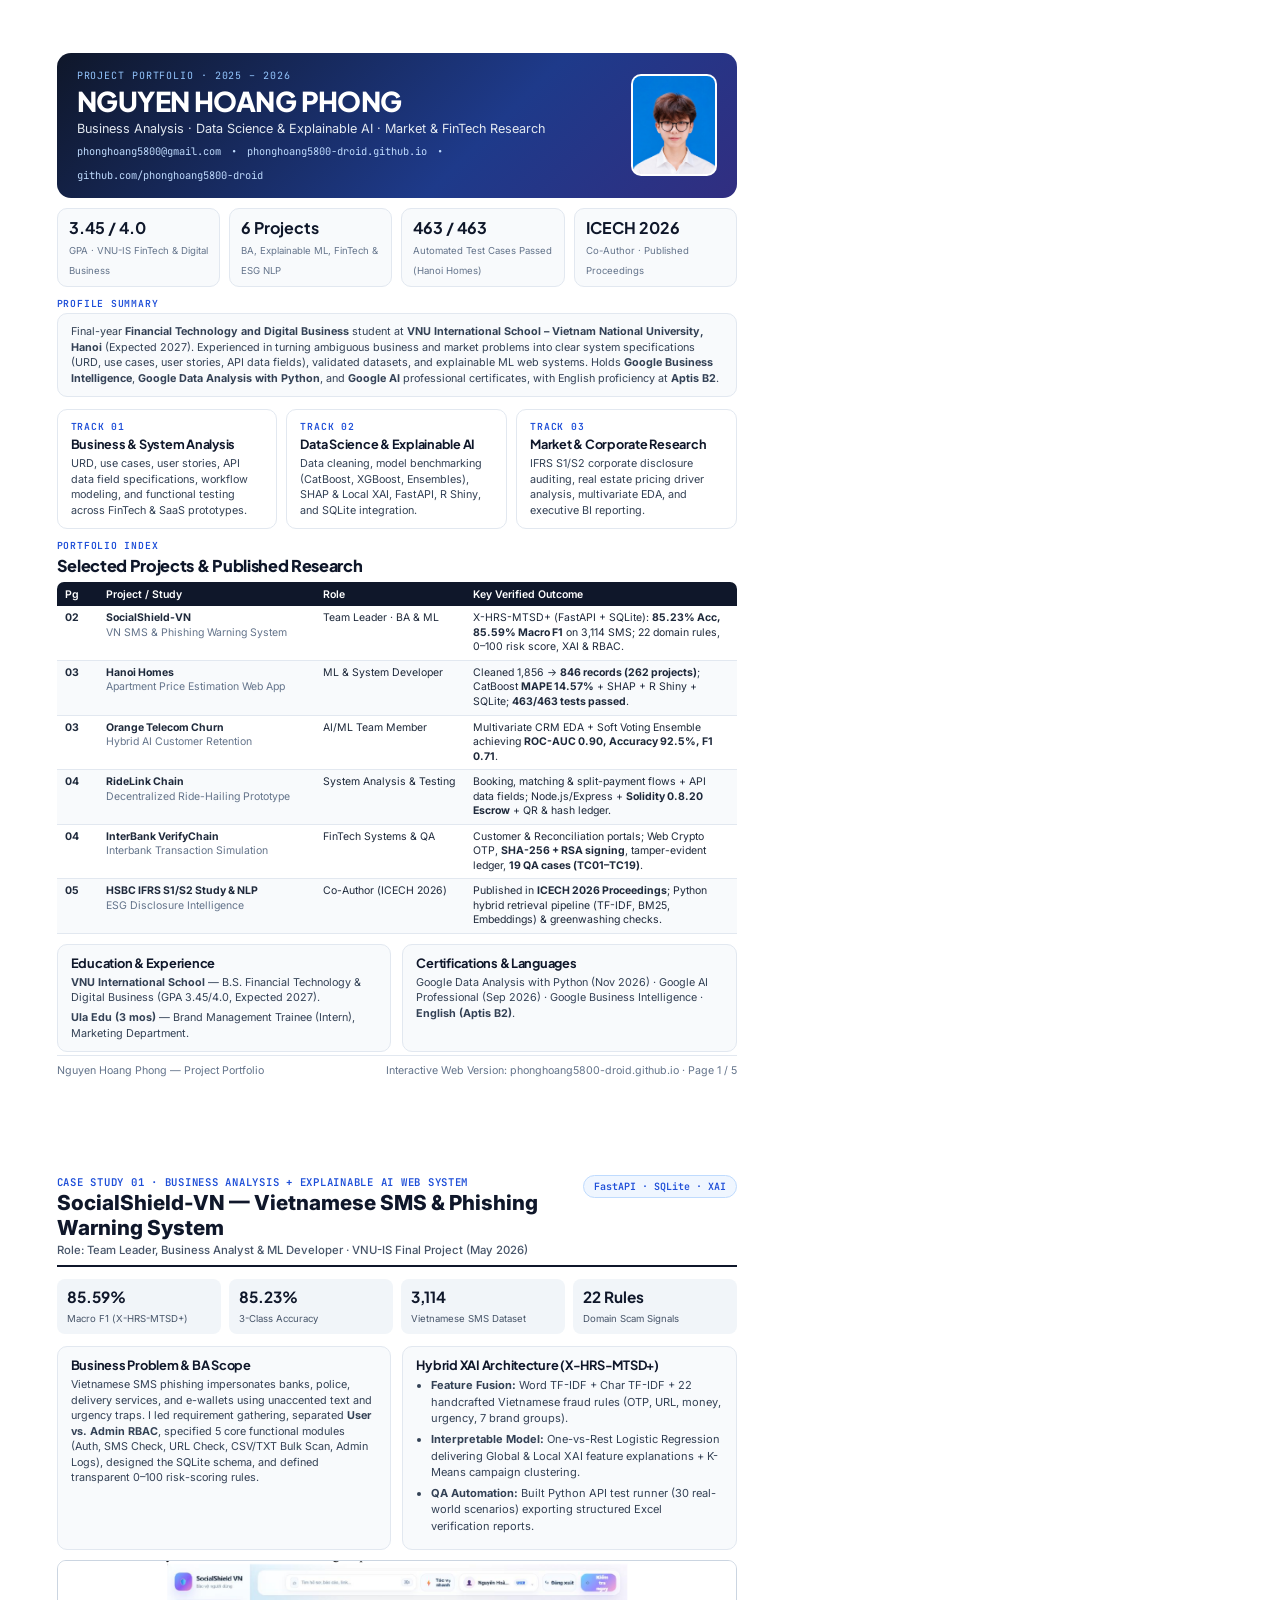
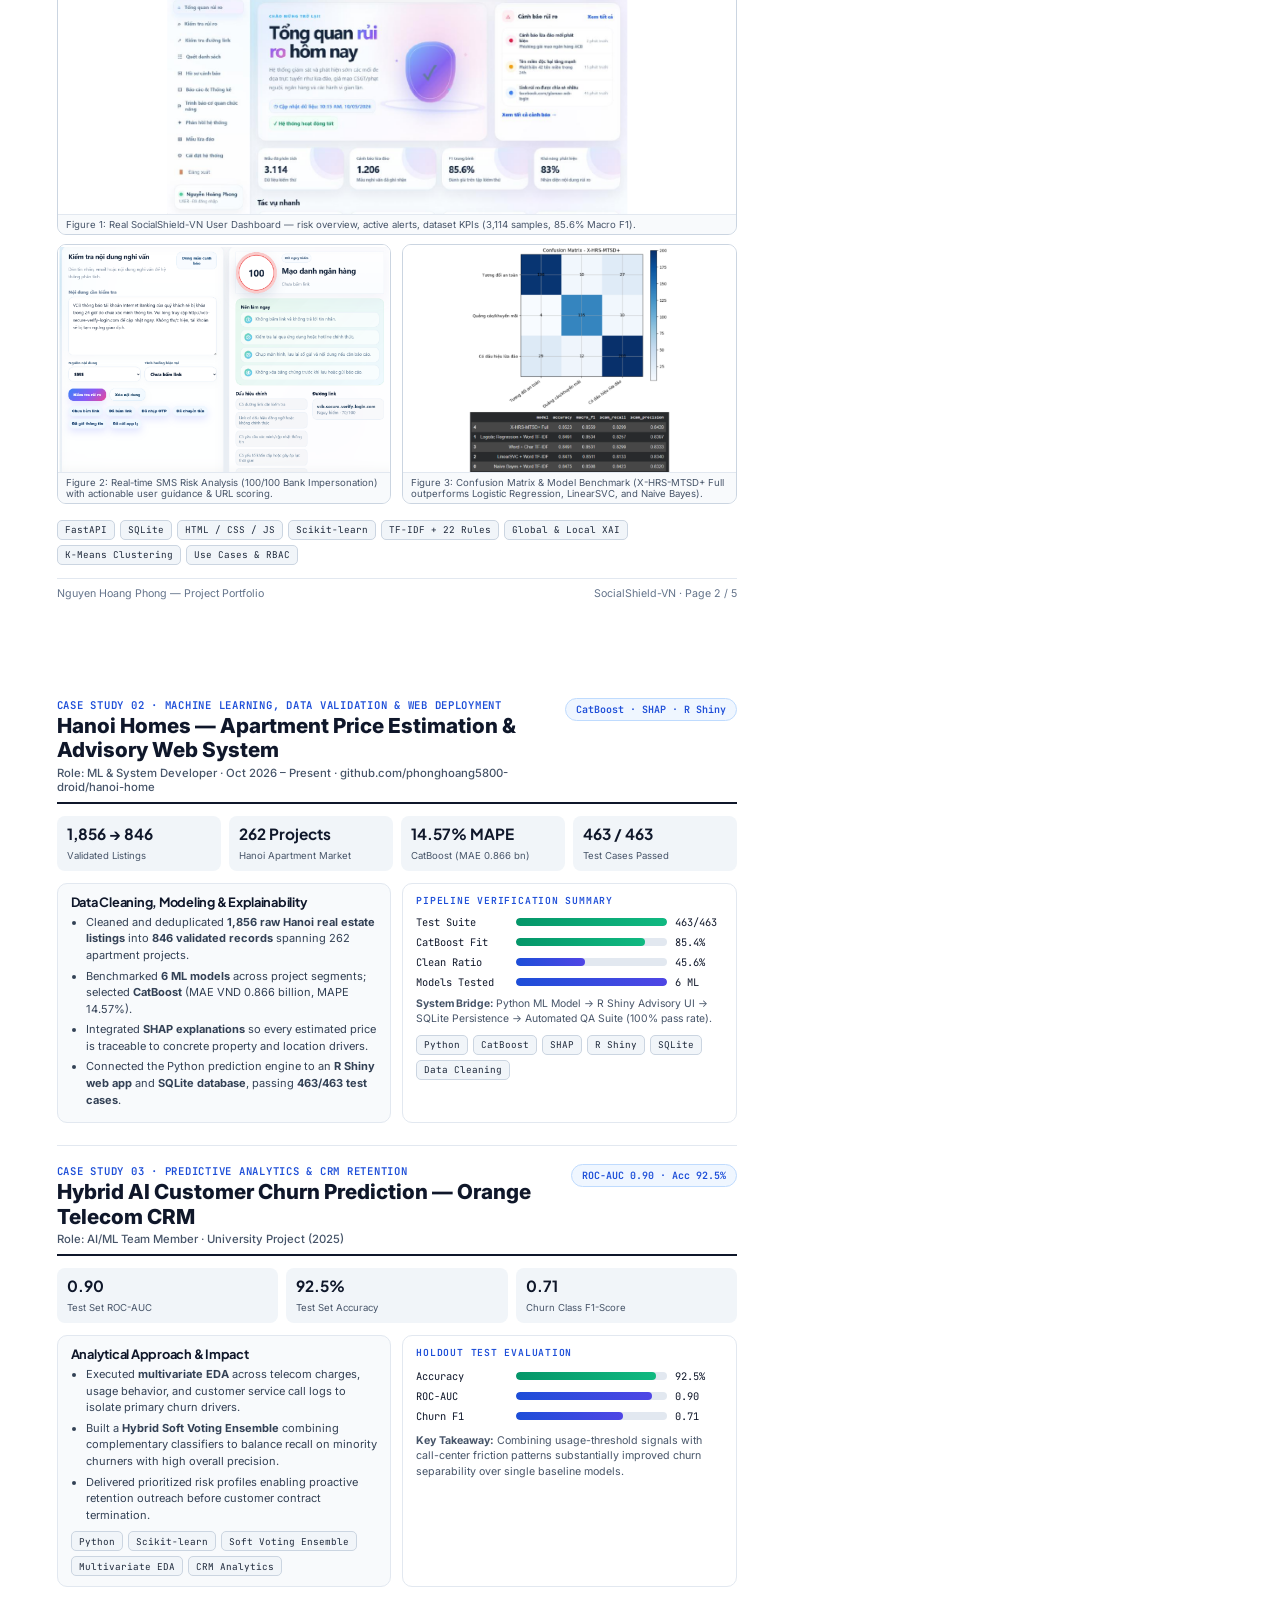
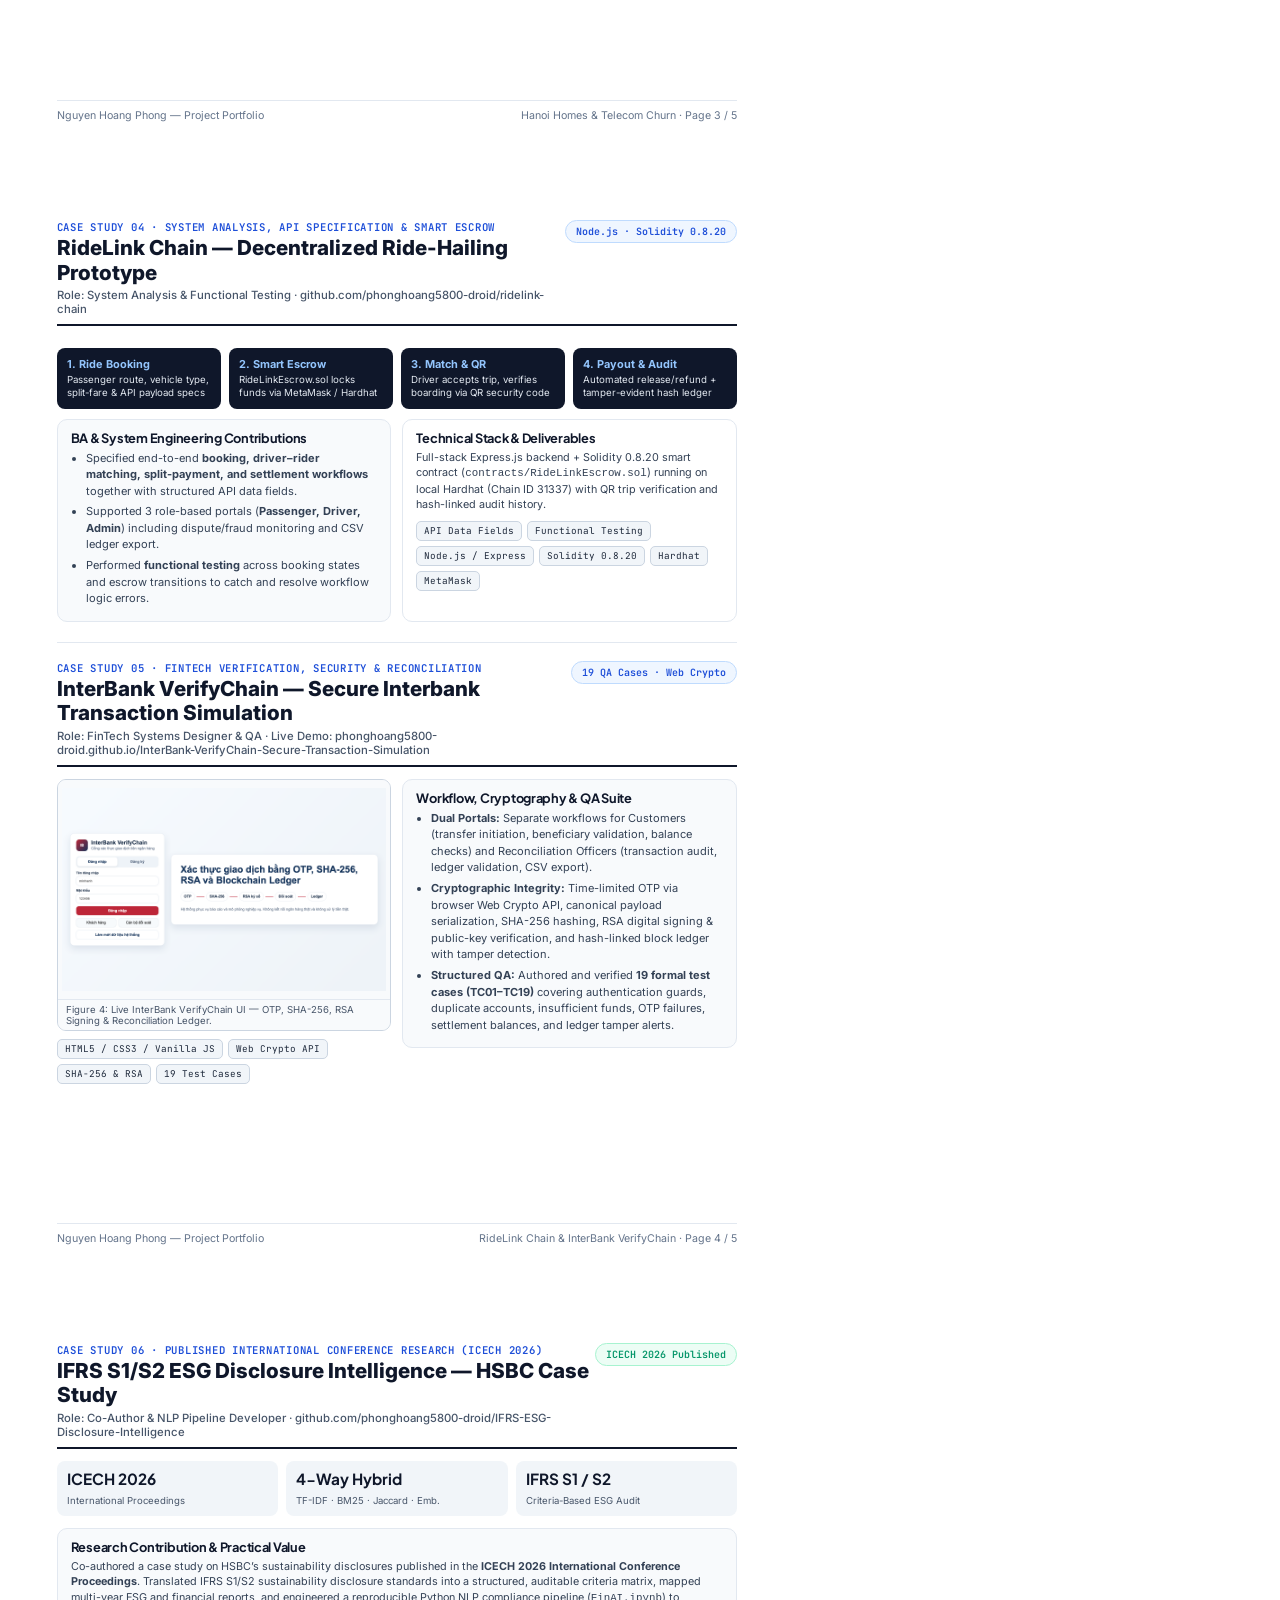
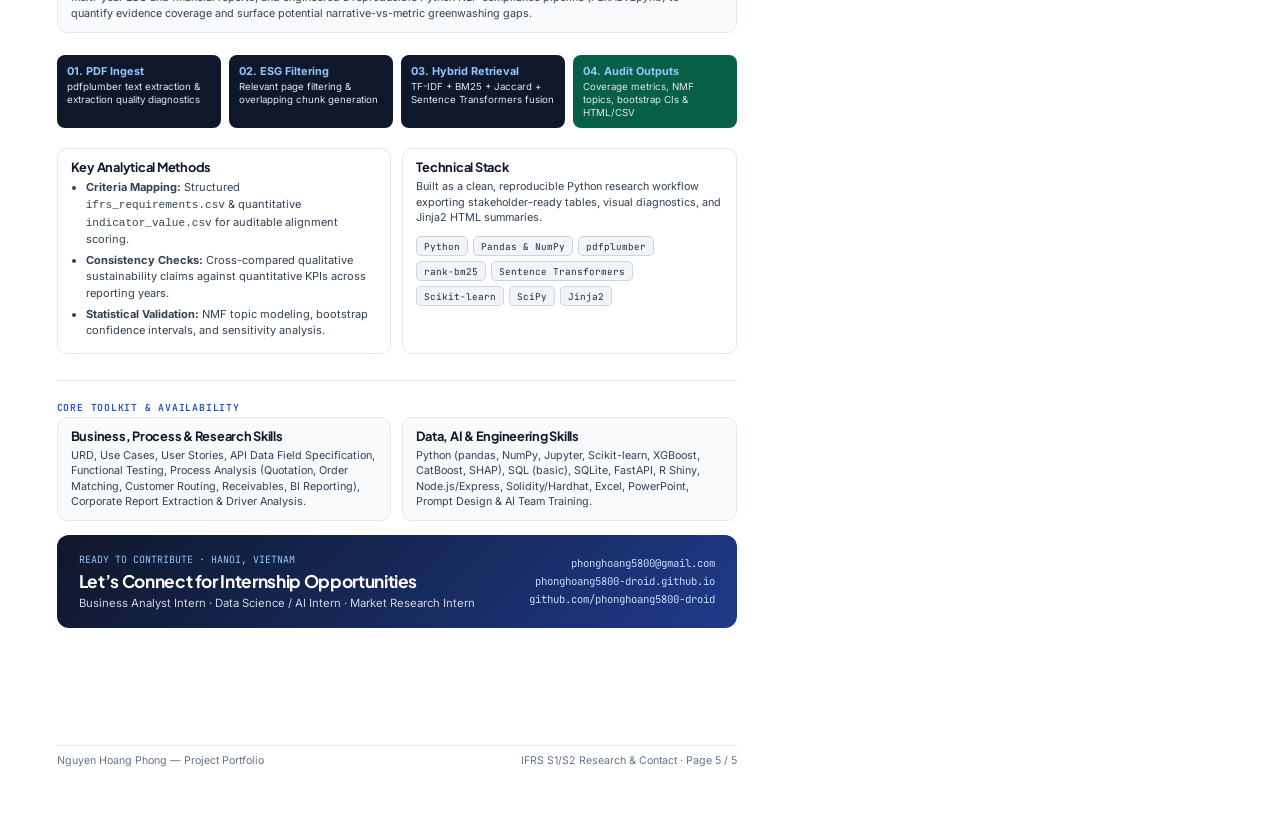
==== portfolio-pdf.html @ 5a0ad945 "Launch interactive web portfolio and 5-page PDF portfolio" ====
<!DOCTYPE html>
<html lang="en">
<head>
  <meta charset="UTF-8" />
  <title>Portfolio — Nguyen Hoang Phong</title>
  <link rel="preconnect" href="https://fonts.googleapis.com" />
  <link rel="preconnect" href="https://fonts.gstatic.com" crossorigin />
  <link href="https://fonts.googleapis.com/css2?family=Inter:wght@400;500;600;700&family=JetBrains+Mono:wght@500;600&family=Plus+Jakarta+Sans:wght@600;700;800&display=swap" rel="stylesheet" />
  <style>
    @page { size: A4 portrait; margin: 0; }
    * { box-sizing: border-box; -webkit-print-color-adjust: exact !important; print-color-adjust: exact !important; }
    body { margin: 0; font-family: 'Inter', sans-serif; color: #0f172a; background: #fff; }
    h1, h2, h3, h4 { font-family: 'Plus Jakarta Sans', sans-serif; margin: 0; letter-spacing: -0.02em; }
    p { margin: 0; }
    a { color: #1d4ed8; text-decoration: none; }

    .page {
      width: 210mm;
      height: 297mm;
      padding: 14mm 15mm 12mm;
      position: relative;
      overflow: hidden;
      page-break-after: always;
      display: flex;
      flex-direction: column;
      background: #ffffff;
    }
    .page:last-child { page-break-after: auto; }

    .page-footer {
      margin-top: auto;
      padding-top: 8px;
      border-top: 1px solid #e2e8f0;
      display: flex;
      justify-content: space-between;
      font-size: 8pt;
      color: #64748b;
    }

    /* Cover Header */
    .cover-hero {
      background: linear-gradient(135deg, #0f172a 0%, #1e3a8a 62%, #312e81 100%);
      color: #fff;
      border-radius: 14px;
      padding: 16px 20px;
      display: grid;
      grid-template-columns: 1fr 86px;
      gap: 16px;
      align-items: center;
      margin-bottom: 10px;
    }
    .cover-eyebrow {
      font-family: 'JetBrains Mono', monospace;
      font-size: 7.5pt;
      text-transform: uppercase;
      letter-spacing: 0.09em;
      color: #93c5fd;
      margin-bottom: 4px;
    }
    .cover-hero h1 { font-size: 20.5pt; font-weight: 800; line-height: 1.1; margin-bottom: 5px; }
    .cover-sub { font-size: 9.5pt; color: #e2e8f0; margin-bottom: 8px; }
    .cover-links {
      display: flex;
      flex-wrap: wrap;
      gap: 10px;
      font-size: 7.8pt;
      color: #bfdbfe;
      font-family: 'JetBrains Mono', monospace;
    }
    .cover-links a { color: #bfdbfe; }
    .cover-photo {
      width: 86px;
      height: 102px;
      border-radius: 10px;
      overflow: hidden;
      border: 2.5px solid rgba(255,255,255,0.35);
      background: #fff;
    }
    .cover-photo img { width: 100%; height: 100%; object-fit: cover; object-position: center top; }

    .stat-row {
      display: grid;
      grid-template-columns: repeat(4, 1fr);
      gap: 9px;
      margin-bottom: 10px;
    }
    .stat-box {
      background: #f8fafc;
      border: 1px solid #e2e8f0;
      border-radius: 10px;
      padding: 8px 11px;
    }
    .stat-box strong { display: block; font-family: 'Plus Jakarta Sans', sans-serif; font-size: 12pt; color: #0f172a; }
    .stat-box span { font-size: 7.2pt; color: #64748b; }

    .sec-label {
      font-family: 'JetBrains Mono', monospace;
      font-size: 7.3pt;
      font-weight: 600;
      text-transform: uppercase;
      letter-spacing: 0.08em;
      color: #1d4ed8;
      margin-bottom: 3px;
    }
    .sec-h2 { font-size: 12.2pt; font-weight: 800; margin-bottom: 6px; color: #0f172a; }

    .two-col { display: grid; grid-template-columns: 1fr 1fr; gap: 11px; margin-bottom: 11px; }
    .three-col { display: grid; grid-template-columns: repeat(3, 1fr); gap: 9px; margin-bottom: 10px; }

    .card {
      background: #f8fafc;
      border: 1px solid #e2e8f0;
      border-radius: 10px;
      padding: 10px 13px;
    }
    .card-white { background: #fff; border: 1px solid #e2e8f0; border-radius: 10px; padding: 10px 13px; }
    .card h3, .card-white h3 { font-size: 9.6pt; margin-bottom: 4px; color: #0f172a; }
    .card p, .card-white p { font-size: 8.1pt; color: #334155; line-height: 1.44; }

    .index-table {
      width: 100%;
      border-collapse: collapse;
      font-size: 7.9pt;
      margin-bottom: 10px;
    }
    .index-table th {
      text-align: left;
      background: #0f172a;
      color: #fff;
      padding: 5.5px 8px;
      font-weight: 600;
    }
    .index-table th:first-child { border-radius: 7px 0 0 0; }
    .index-table th:last-child { border-radius: 0 7px 0 0; }
    .index-table td {
      padding: 5px 8px;
      border-bottom: 1px solid #e2e8f0;
      color: #1e293b;
      vertical-align: top;
      line-height: 1.38;
    }
    .index-table tr:nth-child(even) td { background: #f8fafc; }

    /* Case Study Styling */
    .cs-header {
      display: flex;
      justify-content: space-between;
      align-items: flex-start;
      border-bottom: 2px solid #0f172a;
      padding-bottom: 8px;
      margin-bottom: 12px;
    }
    .cs-num {
      font-family: 'JetBrains Mono', monospace;
      font-size: 8pt;
      font-weight: 600;
      color: #1d4ed8;
      text-transform: uppercase;
      letter-spacing: 0.07em;
    }
    .cs-title { font-size: 15.5pt; font-weight: 800; line-height: 1.18; margin-top: 2px; }
    .cs-role { font-size: 8.5pt; color: #475569; margin-top: 3px; font-weight: 500; }
    .cs-pill {
      font-family: 'JetBrains Mono', monospace;
      font-size: 7.5pt;
      font-weight: 600;
      background: #eff6ff;
      color: #1d4ed8;
      border: 1px solid #bfdbfe;
      padding: 4px 10px;
      border-radius: 999px;
      white-space: nowrap;
    }

    .kpi-strip {
      display: grid;
      grid-template-columns: repeat(4, 1fr);
      gap: 8px;
      margin-bottom: 12px;
    }
    .kpi-strip-3 { grid-template-columns: repeat(3, 1fr); }
    .kpi {
      background: #f1f5f9;
      border-radius: 8px;
      padding: 8px 10px;
    }
    .kpi strong { display: block; font-family: 'Plus Jakarta Sans', sans-serif; font-size: 11.5pt; color: #0f172a; }
    .kpi span { font-size: 7.2pt; color: #475569; }

    .bullets { margin: 0; padding-left: 15px; font-size: 8.3pt; color: #334155; line-height: 1.5; }
    .bullets li { margin-bottom: 4px; }

    .tags { display: flex; flex-wrap: wrap; gap: 5px; margin-top: 8px; }
    .tags span {
      font-family: 'JetBrains Mono', monospace;
      font-size: 7pt;
      background: #f1f5f9;
      border: 1px solid #cbd5e1;
      color: #1e293b;
      padding: 2.5px 7px;
      border-radius: 5px;
    }

    .img-frame {
      border: 1px solid #cbd5e1;
      border-radius: 9px;
      overflow: hidden;
      background: #f8fafc;
    }
    .img-frame img { width: 100%; display: block; }
    .img-cap {
      font-size: 7.2pt;
      color: #475569;
      padding: 4px 8px;
      background: #f8fafc;
      border-top: 1px solid #e2e8f0;
    }

    .bar-row {
      display: grid;
      grid-template-columns: 92px 1fr 48px;
      align-items: center;
      gap: 8px;
      font-size: 7.8pt;
      font-family: 'JetBrains Mono', monospace;
      margin-bottom: 6px;
    }
    .bar-track { height: 8px; background: #e2e8f0; border-radius: 99px; overflow: hidden; }
    .bar-fill { height: 100%; border-radius: 99px; background: linear-gradient(90deg, #1d4ed8, #4f46e5); }
    .bar-fill-green { background: linear-gradient(90deg, #059669, #10b981); }

    .flow-grid { display: grid; grid-template-columns: repeat(4, 1fr); gap: 8px; margin: 10px 0; }
    .flow-step {
      background: #0f172a;
      color: #fff;
      border-radius: 8px;
      padding: 9px 10px;
    }
    .flow-step strong { display: block; font-size: 8.2pt; color: #93c5fd; margin-bottom: 2px; }
    .flow-step span { font-size: 7.3pt; color: #e2e8f0; line-height: 1.35; display: block; }

    .divider { height: 1px; background: #e2e8f0; margin: 12px 0; }
  </style>
</head>
<body>

  <!-- ==================== PAGE 1: COVER & OVERVIEW ==================== -->
  <section class="page">
    <div class="cover-hero">
      <div>
        <div class="cover-eyebrow">Project Portfolio &middot; 2025 – 2026</div>
        <h1>NGUYEN HOANG PHONG</h1>
        <div class="cover-sub">Business Analysis &middot; Data Science &amp; Explainable AI &middot; Market &amp; FinTech Research</div>
        <div class="cover-links">
          <span>phonghoang5800@gmail.com</span>
          <span>&bull;</span>
          <a href="https://phonghoang5800-droid.github.io">phonghoang5800-droid.github.io</a>
          <span>&bull;</span>
          <a href="https://github.com/phonghoang5800-droid">github.com/phonghoang5800-droid</a>
        </div>
      </div>
      <div class="cover-photo">
        <img src="assets/images/portrait.jpg" alt="Nguyen Hoang Phong" />
      </div>
    </div>

    <div class="stat-row">
      <div class="stat-box"><strong>3.45 / 4.0</strong><span>GPA · VNU-IS FinTech &amp; Digital Business</span></div>
      <div class="stat-box"><strong>6 Projects</strong><span>BA, Explainable ML, FinTech &amp; ESG NLP</span></div>
      <div class="stat-box"><strong>463 / 463</strong><span>Automated Test Cases Passed (Hanoi Homes)</span></div>
      <div class="stat-box"><strong>ICECH 2026</strong><span>Co-Author · Published Proceedings</span></div>
    </div>

    <div class="sec-label">Profile Summary</div>
    <div class="card" style="margin-bottom: 12px;">
      <p>
        Final-year <strong>Financial Technology and Digital Business</strong> student at <strong>VNU International School – Vietnam National University, Hanoi</strong> (Expected 2027). Experienced in turning ambiguous business and market problems into clear system specifications (URD, use cases, user stories, API data fields), validated datasets, and explainable ML web systems. Holds <strong>Google Business Intelligence</strong>, <strong>Google Data Analysis with Python</strong>, and <strong>Google AI</strong> professional certificates, with English proficiency at <strong>Aptis B2</strong>.
      </p>
    </div>

    <div class="three-col">
      <div class="card-white">
        <div class="sec-label">Track 01</div>
        <h3 style="font-size:9.5pt;margin-bottom:4px;">Business &amp; System Analysis</h3>
        <p>URD, use cases, user stories, API data field specifications, workflow modeling, and functional testing across FinTech &amp; SaaS prototypes.</p>
      </div>
      <div class="card-white">
        <div class="sec-label">Track 02</div>
        <h3 style="font-size:9.5pt;margin-bottom:4px;">Data Science &amp; Explainable AI</h3>
        <p>Data cleaning, model benchmarking (CatBoost, XGBoost, Ensembles), SHAP &amp; Local XAI, FastAPI, R Shiny, and SQLite integration.</p>
      </div>
      <div class="card-white">
        <div class="sec-label">Track 03</div>
        <h3 style="font-size:9.5pt;margin-bottom:4px;">Market &amp; Corporate Research</h3>
        <p>IFRS S1/S2 corporate disclosure auditing, real estate pricing driver analysis, multivariate EDA, and executive BI reporting.</p>
      </div>
    </div>

    <div class="sec-label">Portfolio Index</div>
    <h2 class="sec-h2">Selected Projects &amp; Published Research</h2>
    <table class="index-table">
      <thead>
        <tr>
          <th style="width:6%;">Pg</th>
          <th style="width:32%;">Project / Study</th>
          <th style="width:22%;">Role</th>
          <th style="width:40%;">Key Verified Outcome</th>
        </tr>
      </thead>
      <tbody>
        <tr>
          <td><strong>02</strong></td>
          <td><strong>SocialShield-VN</strong><br><span style="color:#64748b;">VN SMS &amp; Phishing Warning System</span></td>
          <td>Team Leader · BA &amp; ML</td>
          <td>X-HRS-MTSD+ (FastAPI + SQLite): <strong>85.23% Acc, 85.59% Macro F1</strong> on 3,114 SMS; 22 domain rules, 0–100 risk score, XAI &amp; RBAC.</td>
        </tr>
        <tr>
          <td><strong>03</strong></td>
          <td><strong>Hanoi Homes</strong><br><span style="color:#64748b;">Apartment Price Estimation Web App</span></td>
          <td>ML &amp; System Developer</td>
          <td>Cleaned 1,856 &rarr; <strong>846 records (262 projects)</strong>; CatBoost <strong>MAPE 14.57%</strong> + SHAP + R Shiny + SQLite; <strong>463/463 tests passed</strong>.</td>
        </tr>
        <tr>
          <td><strong>03</strong></td>
          <td><strong>Orange Telecom Churn</strong><br><span style="color:#64748b;">Hybrid AI Customer Retention</span></td>
          <td>AI/ML Team Member</td>
          <td>Multivariate CRM EDA + Soft Voting Ensemble achieving <strong>ROC-AUC 0.90, Accuracy 92.5%, F1 0.71</strong>.</td>
        </tr>
        <tr>
          <td><strong>04</strong></td>
          <td><strong>RideLink Chain</strong><br><span style="color:#64748b;">Decentralized Ride-Hailing Prototype</span></td>
          <td>System Analysis &amp; Testing</td>
          <td>Booking, matching &amp; split-payment flows + API data fields; Node.js/Express + <strong>Solidity 0.8.20 Escrow</strong> + QR &amp; hash ledger.</td>
        </tr>
        <tr>
          <td><strong>04</strong></td>
          <td><strong>InterBank VerifyChain</strong><br><span style="color:#64748b;">Interbank Transaction Simulation</span></td>
          <td>FinTech Systems &amp; QA</td>
          <td>Customer &amp; Reconciliation portals; Web Crypto OTP, <strong>SHA-256 + RSA signing</strong>, tamper-evident ledger, <strong>19 QA cases (TC01–TC19)</strong>.</td>
        </tr>
        <tr>
          <td><strong>05</strong></td>
          <td><strong>HSBC IFRS S1/S2 Study &amp; NLP</strong><br><span style="color:#64748b;">ESG Disclosure Intelligence</span></td>
          <td>Co-Author (ICECH 2026)</td>
          <td>Published in <strong>ICECH 2026 Proceedings</strong>; Python hybrid retrieval pipeline (TF-IDF, BM25, Embeddings) &amp; greenwashing checks.</td>
        </tr>
      </tbody>
    </table>

    <div class="two-col" style="margin-bottom:0;">
      <div class="card">
        <h3>Education &amp; Experience</h3>
        <p><strong>VNU International School</strong> — B.S. Financial Technology &amp; Digital Business (GPA 3.45/4.0, Expected 2027).</p>
        <p style="margin-top:4px;"><strong>Ula Edu (3 mos)</strong> — Brand Management Trainee (Intern), Marketing Department.</p>
      </div>
      <div class="card">
        <h3>Certifications &amp; Languages</h3>
        <p>Google Data Analysis with Python (Nov 2026) &middot; Google AI Professional (Sep 2026) &middot; Google Business Intelligence &middot; <strong>English (Aptis B2)</strong>.</p>
      </div>
    </div>

    <div class="page-footer">
      <span>Nguyen Hoang Phong — Project Portfolio</span>
      <span>Interactive Web Version: phonghoang5800-droid.github.io &middot; Page 1 / 5</span>
    </div>
  </section>

  <!-- ==================== PAGE 2: SOCIALSHIELD-VN ==================== -->
  <section class="page">
    <div class="cs-header">
      <div>
        <div class="cs-num">Case Study 01 &middot; Business Analysis + Explainable AI Web System</div>
        <div class="cs-title">SocialShield-VN — Vietnamese SMS &amp; Phishing Warning System</div>
        <div class="cs-role">Role: Team Leader, Business Analyst &amp; ML Developer &middot; VNU-IS Final Project (May 2026)</div>
      </div>
      <span class="cs-pill">FastAPI &middot; SQLite &middot; XAI</span>
    </div>

    <div class="kpi-strip">
      <div class="kpi"><strong>85.59%</strong><span>Macro F1 (X-HRS-MTSD+)</span></div>
      <div class="kpi"><strong>85.23%</strong><span>3-Class Accuracy</span></div>
      <div class="kpi"><strong>3,114</strong><span>Vietnamese SMS Dataset</span></div>
      <div class="kpi"><strong>22 Rules</strong><span>Domain Scam Signals</span></div>
    </div>

    <div class="two-col" style="margin-bottom: 10px;">
      <div class="card">
        <h3>Business Problem &amp; BA Scope</h3>
        <p>Vietnamese SMS phishing impersonates banks, police, delivery services, and e-wallets using unaccented text and urgency traps. I led requirement gathering, separated <strong>User vs. Admin RBAC</strong>, specified 5 core functional modules (Auth, SMS Check, URL Check, CSV/TXT Bulk Scan, Admin Logs), designed the SQLite schema, and defined transparent 0–100 risk-scoring rules.</p>
      </div>
      <div class="card">
        <h3>Hybrid XAI Architecture (X-HRS-MTSD+)</h3>
        <ul class="bullets">
          <li><strong>Feature Fusion:</strong> Word TF-IDF + Char TF-IDF + 22 handcrafted Vietnamese fraud rules (OTP, URL, money, urgency, 7 brand groups).</li>
          <li><strong>Interpretable Model:</strong> One-vs-Rest Logistic Regression delivering Global &amp; Local XAI feature explanations + K-Means campaign clustering.</li>
          <li><strong>QA Automation:</strong> Built Python API test runner (30 real-world scenarios) exporting structured Excel verification reports.</li>
        </ul>
      </div>
    </div>

    <div class="img-frame" style="margin-bottom: 9px;">
      <img src="assets/images/socialshield-dashboard.png" alt="SocialShield-VN User Dashboard" style="height: 67mm; object-fit: contain; background: #fff;" />
      <div class="img-cap">Figure 1: Real SocialShield-VN User Dashboard — risk overview, active alerts, dataset KPIs (3,114 samples, 85.6% Macro F1).</div>
    </div>

    <div class="two-col" style="margin-bottom: 8px;">
      <div class="img-frame">
        <img src="assets/images/socialshield-risk.png" alt="SocialShield-VN Risk Analysis" style="height: 60mm; object-fit: contain; background: #fff;" />
        <div class="img-cap">Figure 2: Real-time SMS Risk Analysis (100/100 Bank Impersonation) with actionable user guidance &amp; URL scoring.</div>
      </div>
      <div class="img-frame">
        <img src="assets/images/socialshield-metrics.png" alt="SocialShield-VN Confusion Matrix & Benchmark" style="height: 60mm; object-fit: contain; background: #fff;" />
        <div class="img-cap">Figure 3: Confusion Matrix &amp; Model Benchmark (X-HRS-MTSD+ Full outperforms Logistic Regression, LinearSVC, and Naive Bayes).</div>
      </div>
    </div>

    <div class="tags">
      <span>FastAPI</span><span>SQLite</span><span>HTML / CSS / JS</span><span>Scikit-learn</span><span>TF-IDF + 22 Rules</span><span>Global &amp; Local XAI</span><span>K-Means Clustering</span><span>Use Cases &amp; RBAC</span>
    </div>

    <div class="page-footer">
      <span>Nguyen Hoang Phong — Project Portfolio</span>
      <span>SocialShield-VN &middot; Page 2 / 5</span>
    </div>
  </section>

  <!-- ==================== PAGE 3: HANOI HOMES & CHURN ==================== -->
  <section class="page">
    <div class="cs-header">
      <div>
        <div class="cs-num">Case Study 02 &middot; Machine Learning, Data Validation &amp; Web Deployment</div>
        <div class="cs-title">Hanoi Homes — Apartment Price Estimation &amp; Advisory Web System</div>
        <div class="cs-role">Role: ML &amp; System Developer &middot; Oct 2026 – Present &middot; github.com/phonghoang5800-droid/hanoi-home</div>
      </div>
      <span class="cs-pill">CatBoost &middot; SHAP &middot; R Shiny</span>
    </div>

    <div class="kpi-strip">
      <div class="kpi"><strong>1,856 &rarr; 846</strong><span>Validated Listings</span></div>
      <div class="kpi"><strong>262 Projects</strong><span>Hanoi Apartment Market</span></div>
      <div class="kpi"><strong>14.57% MAPE</strong><span>CatBoost (MAE 0.866 bn)</span></div>
      <div class="kpi"><strong>463 / 463</strong><span>Test Cases Passed</span></div>
    </div>

    <div class="two-col" style="margin-bottom: 10px;">
      <div class="card">
        <h3>Data Cleaning, Modeling &amp; Explainability</h3>
        <ul class="bullets">
          <li>Cleaned and deduplicated <strong>1,856 raw Hanoi real estate listings</strong> into <strong>846 validated records</strong> spanning 262 apartment projects.</li>
          <li>Benchmarked <strong>6 ML models</strong> across project segments; selected <strong>CatBoost</strong> (MAE VND 0.866 billion, MAPE 14.57%).</li>
          <li>Integrated <strong>SHAP explanations</strong> so every estimated price is traceable to concrete property and location drivers.</li>
          <li>Connected the Python prediction engine to an <strong>R Shiny web app</strong> and <strong>SQLite database</strong>, passing <strong>463/463 test cases</strong>.</li>
        </ul>
      </div>
      <div class="card-white">
        <div class="sec-label">Pipeline Verification Summary</div>
        <div style="margin-top:8px;">
          <div class="bar-row"><span>Test Suite</span><div class="bar-track"><div class="bar-fill bar-fill-green" style="width:100%;"></div></div><span>463/463</span></div>
          <div class="bar-row"><span>CatBoost Fit</span><div class="bar-track"><div class="bar-fill bar-fill-green" style="width:85.4%;"></div></div><span>85.4%</span></div>
          <div class="bar-row"><span>Clean Ratio</span><div class="bar-track"><div class="bar-fill" style="width:45.6%;"></div></div><span>45.6%</span></div>
          <div class="bar-row"><span>Models Tested</span><div class="bar-track"><div class="bar-fill" style="width:100%;"></div></div><span>6 ML</span></div>
        </div>
        <p style="margin-top:8px;font-size:7.8pt;color:#475569;"><strong>System Bridge:</strong> Python ML Model &rarr; R Shiny Advisory UI &rarr; SQLite Persistence &rarr; Automated QA Suite (100% pass rate).</p>
        <div class="tags">
          <span>Python</span><span>CatBoost</span><span>SHAP</span><span>R Shiny</span><span>SQLite</span><span>Data Cleaning</span>
        </div>
      </div>
    </div>

    <div class="divider"></div>

    <div class="cs-header" style="margin-top: 6px;">
      <div>
        <div class="cs-num">Case Study 03 &middot; Predictive Analytics &amp; CRM Retention</div>
        <div class="cs-title">Hybrid AI Customer Churn Prediction — Orange Telecom CRM</div>
        <div class="cs-role">Role: AI/ML Team Member &middot; University Project (2025)</div>
      </div>
      <span class="cs-pill">ROC-AUC 0.90 &middot; Acc 92.5%</span>
    </div>

    <div class="kpi-strip kpi-strip-3">
      <div class="kpi"><strong>0.90</strong><span>Test Set ROC-AUC</span></div>
      <div class="kpi"><strong>92.5%</strong><span>Test Set Accuracy</span></div>
      <div class="kpi"><strong>0.71</strong><span>Churn Class F1-Score</span></div>
    </div>

    <div class="two-col" style="margin-bottom:0;">
      <div class="card">
        <h3>Analytical Approach &amp; Impact</h3>
        <ul class="bullets">
          <li>Executed <strong>multivariate EDA</strong> across telecom charges, usage behavior, and customer service call logs to isolate primary churn drivers.</li>
          <li>Built a <strong>Hybrid Soft Voting Ensemble</strong> combining complementary classifiers to balance recall on minority churners with high overall precision.</li>
          <li>Delivered prioritized risk profiles enabling proactive retention outreach before customer contract termination.</li>
        </ul>
        <div class="tags">
          <span>Python</span><span>Scikit-learn</span><span>Soft Voting Ensemble</span><span>Multivariate EDA</span><span>CRM Analytics</span>
        </div>
      </div>
      <div class="card-white">
        <div class="sec-label">Holdout Test Evaluation</div>
        <div style="margin-top:10px;">
          <div class="bar-row"><span>Accuracy</span><div class="bar-track"><div class="bar-fill bar-fill-green" style="width:92.5%;"></div></div><span>92.5%</span></div>
          <div class="bar-row"><span>ROC-AUC</span><div class="bar-track"><div class="bar-fill" style="width:90%;"></div></div><span>0.90</span></div>
          <div class="bar-row"><span>Churn F1</span><div class="bar-track"><div class="bar-fill" style="width:71%;"></div></div><span>0.71</span></div>
        </div>
        <p style="margin-top:10px;font-size:8pt;color:#475569;"><strong>Key Takeaway:</strong> Combining usage-threshold signals with call-center friction patterns substantially improved churn separability over single baseline models.</p>
      </div>
    </div>

    <div class="page-footer">
      <span>Nguyen Hoang Phong — Project Portfolio</span>
      <span>Hanoi Homes &amp; Telecom Churn &middot; Page 3 / 5</span>
    </div>
  </section>

  <!-- ==================== PAGE 4: RIDELINK CHAIN & INTERBANK ==================== -->
  <section class="page">
    <div class="cs-header">
      <div>
        <div class="cs-num">Case Study 04 &middot; System Analysis, API Specification &amp; Smart Escrow</div>
        <div class="cs-title">RideLink Chain — Decentralized Ride-Hailing Prototype</div>
        <div class="cs-role">Role: System Analysis &amp; Functional Testing &middot; github.com/phonghoang5800-droid/ridelink-chain</div>
      </div>
      <span class="cs-pill">Node.js &middot; Solidity 0.8.20</span>
    </div>

    <div class="flow-grid">
      <div class="flow-step"><strong>1. Ride Booking</strong><span>Passenger route, vehicle type, split-fare &amp; API payload specs</span></div>
      <div class="flow-step"><strong>2. Smart Escrow</strong><span>RideLinkEscrow.sol locks funds via MetaMask / Hardhat</span></div>
      <div class="flow-step"><strong>3. Match &amp; QR</strong><span>Driver accepts trip, verifies boarding via QR security code</span></div>
      <div class="flow-step"><strong>4. Payout &amp; Audit</strong><span>Automated release/refund + tamper-evident hash ledger</span></div>
    </div>

    <div class="two-col" style="margin-bottom: 8px;">
      <div class="card">
        <h3>BA &amp; System Engineering Contributions</h3>
        <ul class="bullets">
          <li>Specified end-to-end <strong>booking, driver–rider matching, split-payment, and settlement workflows</strong> together with structured API data fields.</li>
          <li>Supported 3 role-based portals (<strong>Passenger, Driver, Admin</strong>) including dispute/fraud monitoring and CSV ledger export.</li>
          <li>Performed <strong>functional testing</strong> across booking states and escrow transitions to catch and resolve workflow logic errors.</li>
        </ul>
      </div>
      <div class="card-white">
        <h3>Technical Stack &amp; Deliverables</h3>
        <p>Full-stack Express.js backend + Solidity 0.8.20 smart contract (<code>contracts/RideLinkEscrow.sol</code>) running on local Hardhat (Chain ID 31337) with QR trip verification and hash-linked audit history.</p>
        <div class="tags">
          <span>API Data Fields</span><span>Functional Testing</span><span>Node.js / Express</span><span>Solidity 0.8.20</span><span>Hardhat</span><span>MetaMask</span>
        </div>
      </div>
    </div>

    <div class="divider"></div>

    <div class="cs-header" style="margin-top: 6px;">
      <div>
        <div class="cs-num">Case Study 05 &middot; FinTech Verification, Security &amp; Reconciliation</div>
        <div class="cs-title">InterBank VerifyChain — Secure Interbank Transaction Simulation</div>
        <div class="cs-role">Role: FinTech Systems Designer &amp; QA &middot; Live Demo: phonghoang5800-droid.github.io/InterBank-VerifyChain-Secure-Transaction-Simulation</div>
      </div>
      <span class="cs-pill">19 QA Cases &middot; Web Crypto</span>
    </div>

    <div class="two-col" style="align-items: start; margin-bottom: 0;">
      <div>
        <div class="img-frame" style="margin-bottom: 8px;">
          <img src="assets/images/interbank-ui.png" alt="InterBank VerifyChain Portal UI" style="height: 58mm; object-fit: contain; background: #f8fafc; padding: 4px;" />
          <div class="img-cap">Figure 4: Live InterBank VerifyChain UI — OTP, SHA-256, RSA Signing &amp; Reconciliation Ledger.</div>
        </div>
        <div class="tags">
          <span>HTML5 / CSS3 / Vanilla JS</span><span>Web Crypto API</span><span>SHA-256 &amp; RSA</span><span>19 Test Cases</span>
        </div>
      </div>
      <div class="card">
        <h3>Workflow, Cryptography &amp; QA Suite</h3>
        <ul class="bullets">
          <li><strong>Dual Portals:</strong> Separate workflows for Customers (transfer initiation, beneficiary validation, balance checks) and Reconciliation Officers (transaction audit, ledger validation, CSV export).</li>
          <li><strong>Cryptographic Integrity:</strong> Time-limited OTP via browser Web Crypto API, canonical payload serialization, SHA-256 hashing, RSA digital signing &amp; public-key verification, and hash-linked block ledger with tamper detection.</li>
          <li><strong>Structured QA:</strong> Authored and verified <strong>19 formal test cases (TC01–TC19)</strong> covering authentication guards, duplicate accounts, insufficient funds, OTP failures, settlement balances, and ledger tamper alerts.</li>
        </ul>
      </div>
    </div>

    <div class="page-footer">
      <span>Nguyen Hoang Phong — Project Portfolio</span>
      <span>RideLink Chain &amp; InterBank VerifyChain &middot; Page 4 / 5</span>
    </div>
  </section>

  <!-- ==================== PAGE 5: PUBLISHED RESEARCH & CONTACT ==================== -->
  <section class="page">
    <div class="cs-header">
      <div>
        <div class="cs-num">Case Study 06 &middot; Published International Conference Research (ICECH 2026)</div>
        <div class="cs-title">IFRS S1/S2 ESG Disclosure Intelligence — HSBC Case Study</div>
        <div class="cs-role">Role: Co-Author &amp; NLP Pipeline Developer &middot; github.com/phonghoang5800-droid/IFRS-ESG-Disclosure-Intelligence</div>
      </div>
      <span class="cs-pill" style="background:#ecfdf5;color:#059669;border-color:#a7f3d0;">ICECH 2026 Published</span>
    </div>

    <div class="kpi-strip kpi-strip-3">
      <div class="kpi"><strong>ICECH 2026</strong><span>International Proceedings</span></div>
      <div class="kpi"><strong>4-Way Hybrid</strong><span>TF-IDF · BM25 · Jaccard · Emb.</span></div>
      <div class="kpi"><strong>IFRS S1 / S2</strong><span>Criteria-Based ESG Audit</span></div>
    </div>

    <div class="card" style="margin-bottom: 12px;">
      <h3>Research Contribution &amp; Practical Value</h3>
      <p>
        Co-authored a case study on HSBC’s sustainability disclosures published in the <strong>ICECH 2026 International Conference Proceedings</strong>. Translated IFRS S1/S2 sustainability disclosure standards into a structured, auditable criteria matrix, mapped multi-year ESG and financial reports, and engineered a reproducible Python NLP compliance pipeline (<code>FinAI.ipynb</code>) to quantify evidence coverage and surface potential narrative-vs-metric greenwashing gaps.
      </p>
    </div>

    <div class="flow-grid">
      <div class="flow-step"><strong>01. PDF Ingest</strong><span>pdfplumber text extraction &amp; extraction quality diagnostics</span></div>
      <div class="flow-step"><strong>02. ESG Filtering</strong><span>Relevant page filtering &amp; overlapping chunk generation</span></div>
      <div class="flow-step"><strong>03. Hybrid Retrieval</strong><span>TF-IDF + BM25 + Jaccard + Sentence Transformers fusion</span></div>
      <div class="flow-step" style="background:#065f46;"><strong>04. Audit Outputs</strong><span>Coverage metrics, NMF topics, bootstrap CIs &amp; HTML/CSV</span></div>
    </div>

    <div class="two-col" style="margin-top: 10px; margin-bottom: 14px;">
      <div class="card-white">
        <h3>Key Analytical Methods</h3>
        <ul class="bullets">
          <li><strong>Criteria Mapping:</strong> Structured <code>ifrs_requirements.csv</code> &amp; quantitative <code>indicator_value.csv</code> for auditable alignment scoring.</li>
          <li><strong>Consistency Checks:</strong> Cross-compared qualitative sustainability claims against quantitative KPIs across reporting years.</li>
          <li><strong>Statistical Validation:</strong> NMF topic modeling, bootstrap confidence intervals, and sensitivity analysis.</li>
        </ul>
      </div>
      <div class="card-white">
        <h3>Technical Stack</h3>
        <p>Built as a clean, reproducible Python research workflow exporting stakeholder-ready tables, visual diagnostics, and Jinja2 HTML summaries.</p>
        <div class="tags" style="margin-top:10px;">
          <span>Python</span><span>Pandas &amp; NumPy</span><span>pdfplumber</span><span>rank-bm25</span><span>Sentence Transformers</span><span>Scikit-learn</span><span>SciPy</span><span>Jinja2</span>
        </div>
      </div>
    </div>

    <div class="divider"></div>

    <div class="sec-label" style="margin-top: 8px;">Core Toolkit &amp; Availability</div>
    <div class="two-col" style="margin-bottom: 14px;">
      <div class="card">
        <h3>Business, Process &amp; Research Skills</h3>
        <p>URD, Use Cases, User Stories, API Data Field Specification, Functional Testing, Process Analysis (Quotation, Order Matching, Customer Routing, Receivables, BI Reporting), Corporate Report Extraction &amp; Driver Analysis.</p>
      </div>
      <div class="card">
        <h3>Data, AI &amp; Engineering Skills</h3>
        <p>Python (pandas, NumPy, Jupyter, Scikit-learn, XGBoost, CatBoost, SHAP), SQL (basic), SQLite, FastAPI, R Shiny, Node.js/Express, Solidity/Hardhat, Excel, PowerPoint, Prompt Design &amp; AI Team Training.</p>
      </div>
    </div>

    <div style="background: linear-gradient(135deg, #0f172a 0%, #1e3a8a 100%); color:#fff; border-radius:12px; padding:18px 22px; display:flex; justify-content:space-between; align-items:center;">
      <div>
        <div style="font-family:'JetBrains Mono',monospace;font-size:7.5pt;color:#93c5fd;text-transform:uppercase;margin-bottom:4px;">Ready to Contribute &middot; Hanoi, Vietnam</div>
        <h3 style="font-size:13pt;color:#fff;margin-bottom:4px;">Let’s Connect for Internship Opportunities</h3>
        <p style="font-size:8.5pt;color:#cbd5e1;">Business Analyst Intern &middot; Data Science / AI Intern &middot; Market Research Intern</p>
      </div>
      <div style="text-align:right;font-family:'JetBrains Mono',monospace;font-size:8pt;color:#bfdbfe;line-height:1.7;">
        <div>phonghoang5800@gmail.com</div>
        <div>phonghoang5800-droid.github.io</div>
        <div>github.com/phonghoang5800-droid</div>
      </div>
    </div>

    <div class="page-footer">
      <span>Nguyen Hoang Phong — Project Portfolio</span>
      <span>IFRS S1/S2 Research &amp; Contact &middot; Page 5 / 5</span>
    </div>
  </section>

</body>
</html>
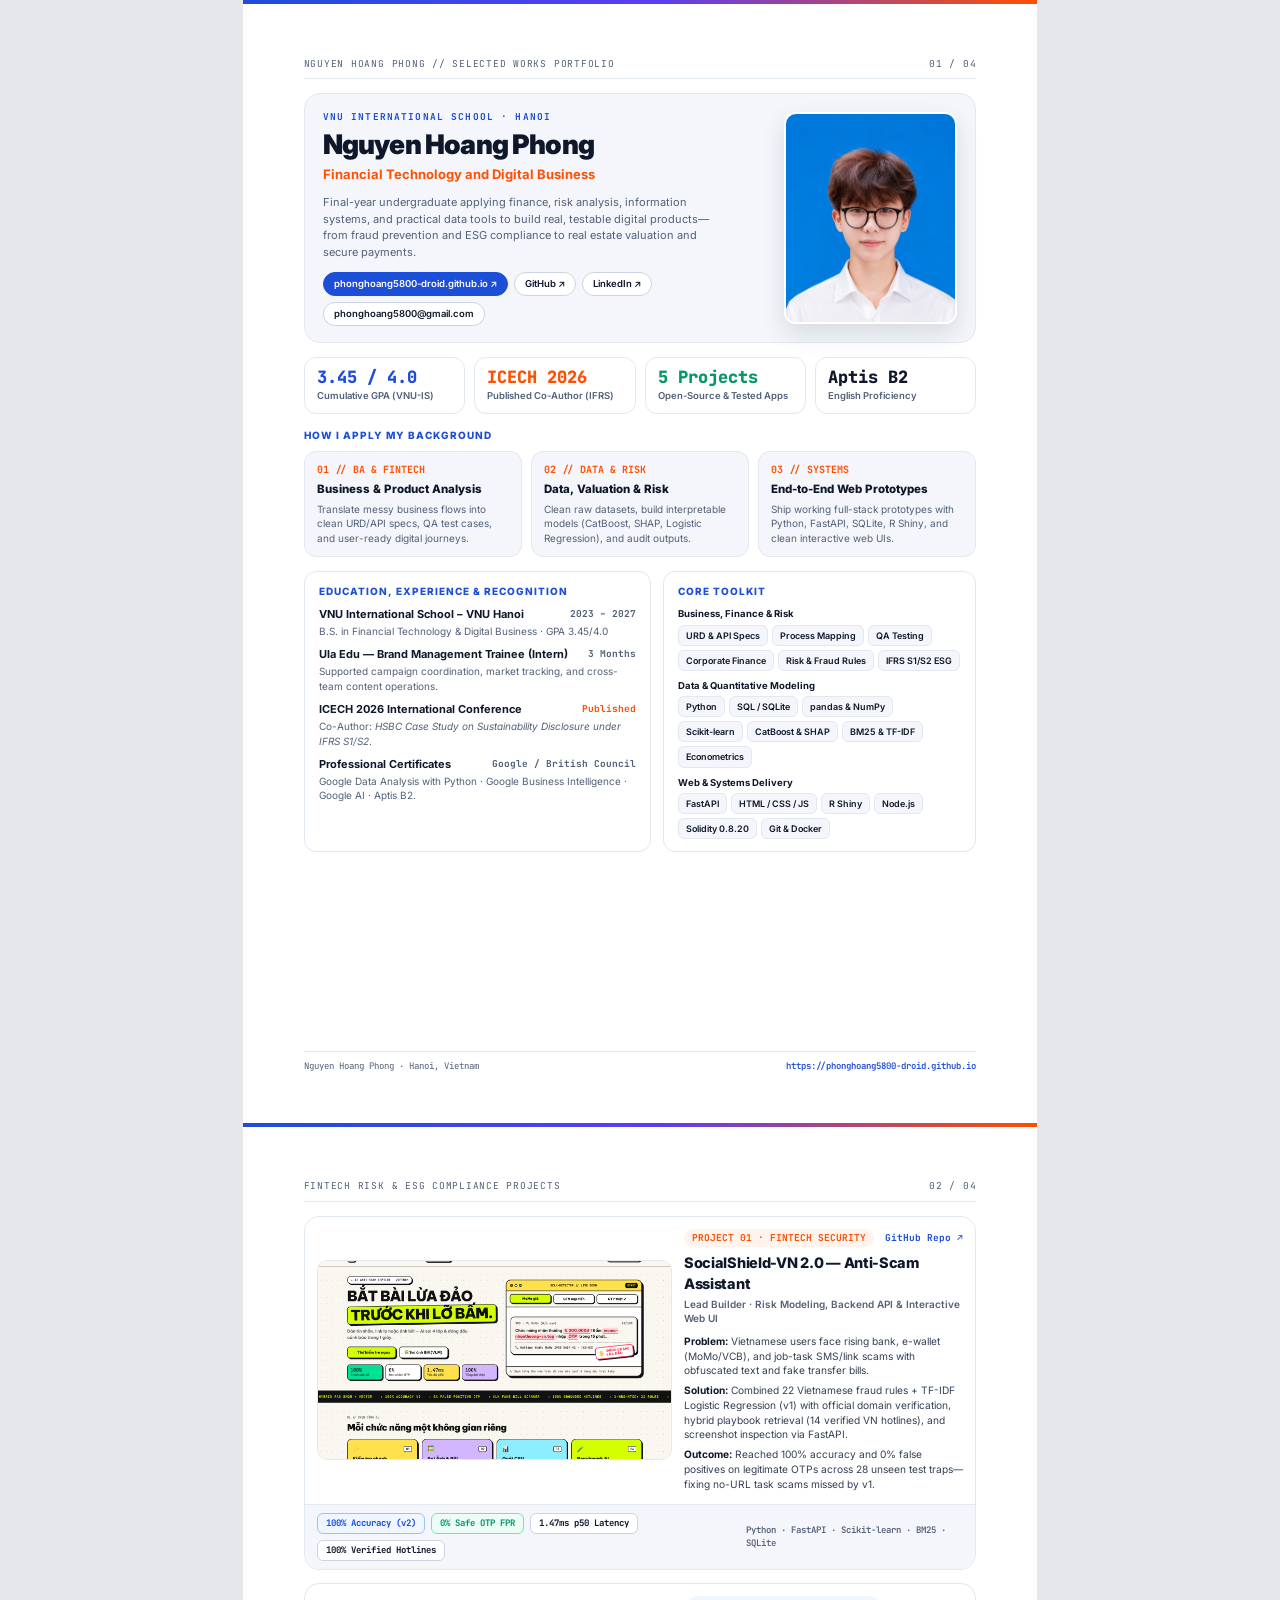
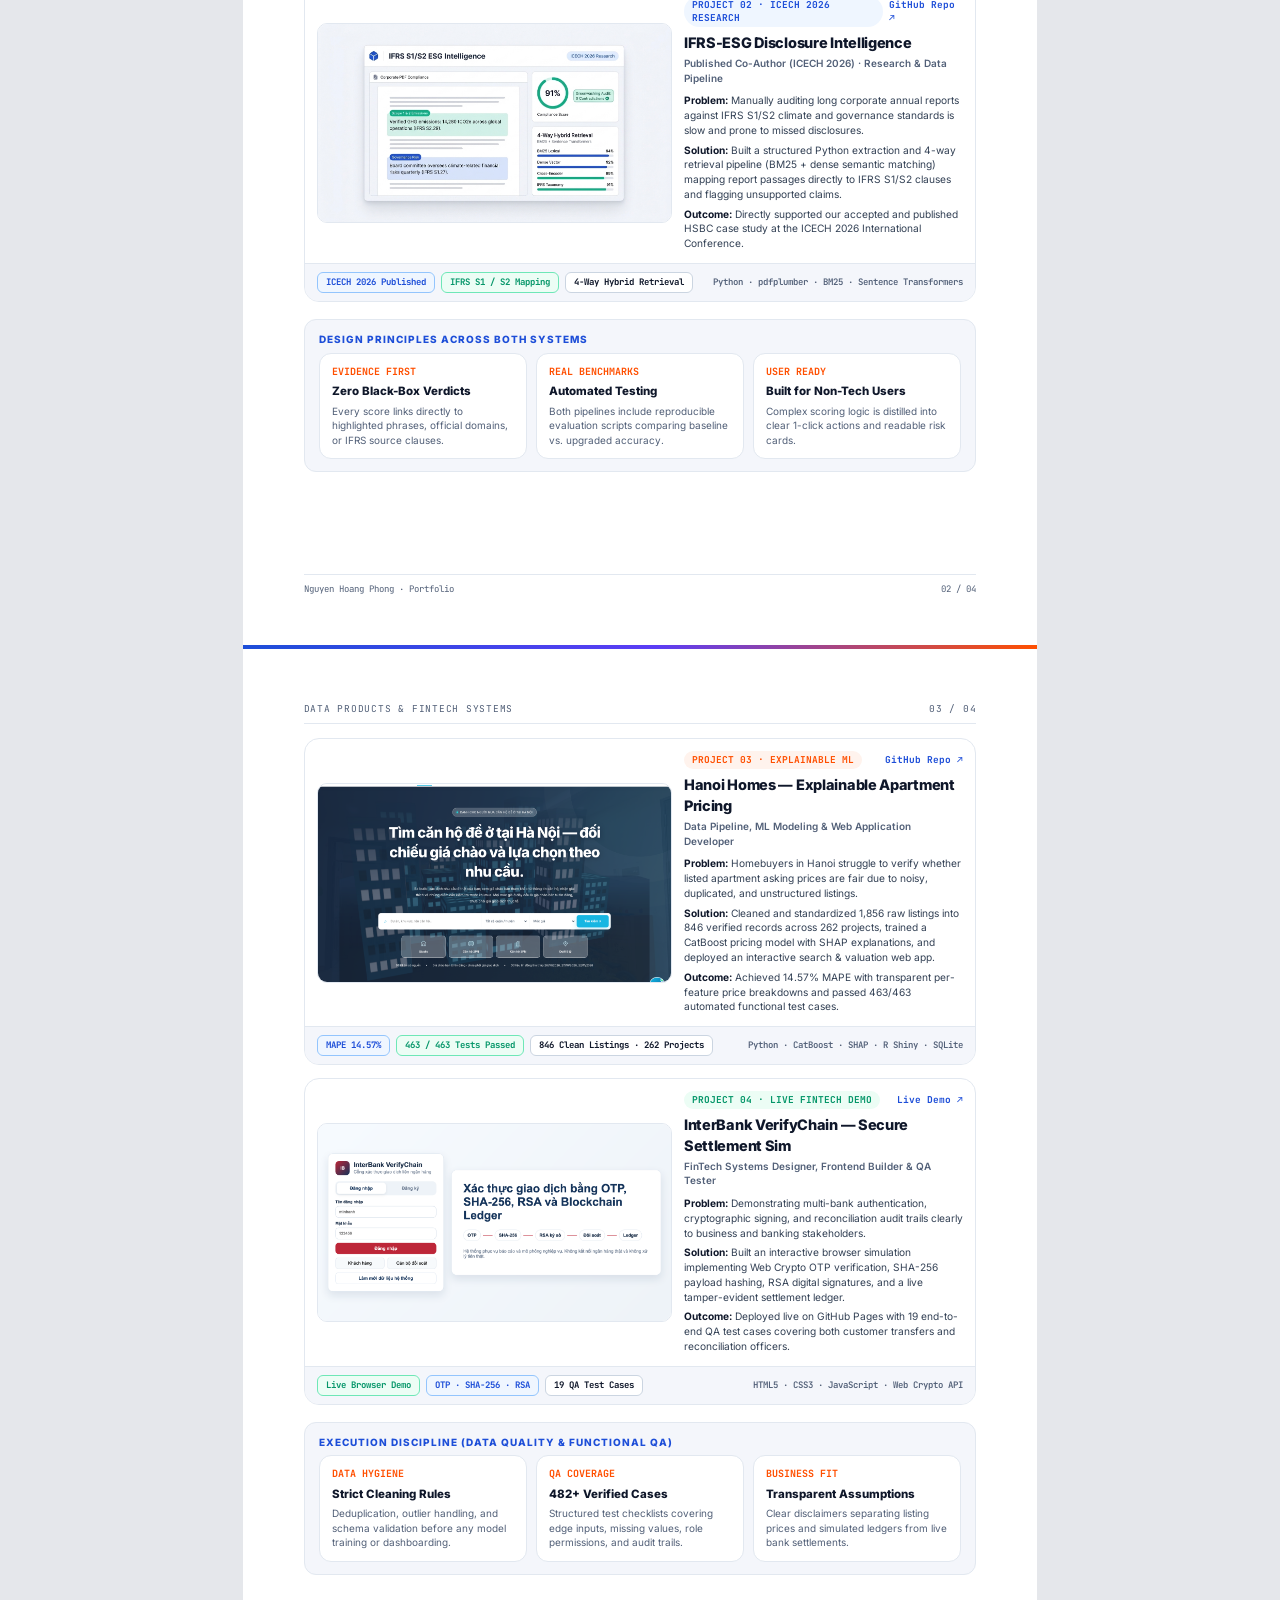
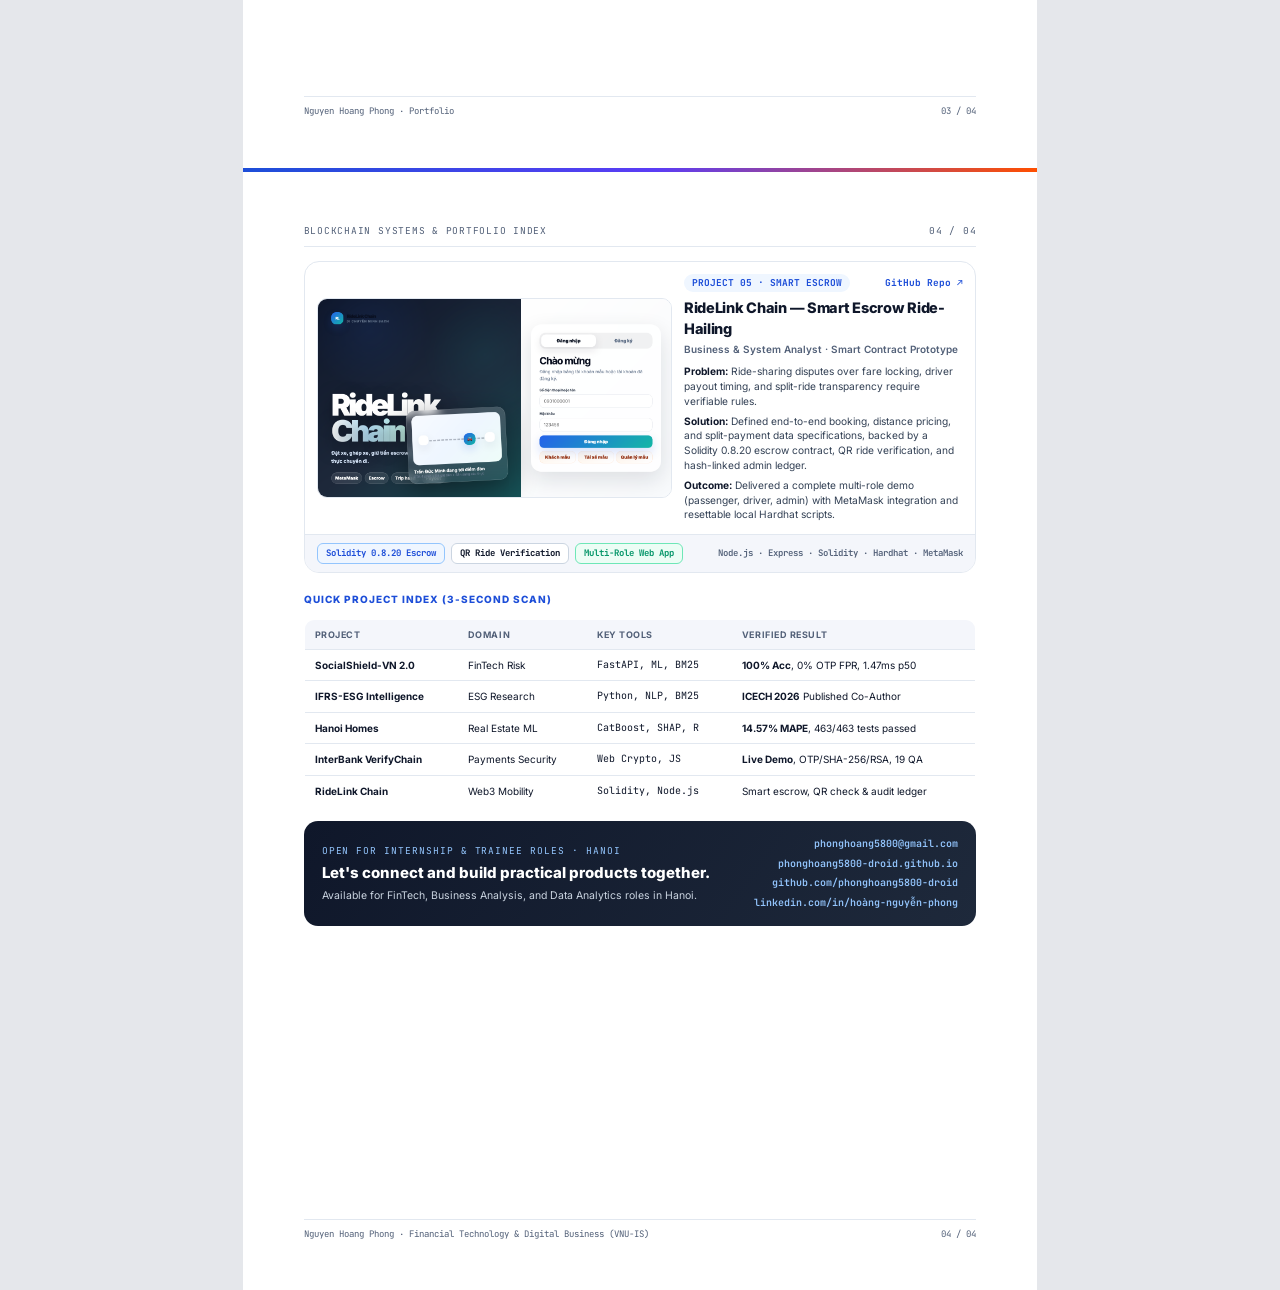
==== commit 65d804ba: "feat: redesign clean 4-page A4 Visual Portfolio PDF with real project screenshots and scannable layo" ====
--- a/portfolio-pdf.html
+++ b/portfolio-pdf.html
@@ -5,668 +5,859 @@
   <title>Portfolio — Nguyen Hoang Phong</title>
   <link rel="preconnect" href="https://fonts.googleapis.com" />
   <link rel="preconnect" href="https://fonts.gstatic.com" crossorigin />
-  <link href="https://fonts.googleapis.com/css2?family=Inter:wght@400;500;600;700&family=JetBrains+Mono:wght@500;600&family=Plus+Jakarta+Sans:wght@600;700;800&display=swap" rel="stylesheet" />
+  <link href="https://fonts.googleapis.com/css2?family=Inter:wght@400;500;600;700;800;900&family=JetBrains+Mono:wght@500;600;700&display=swap" rel="stylesheet" />
   <style>
-    @page { size: A4 portrait; margin: 0; }
-    * { box-sizing: border-box; -webkit-print-color-adjust: exact !important; print-color-adjust: exact !important; }
-    body { margin: 0; font-family: 'Inter', sans-serif; color: #0f172a; background: #fff; }
-    h1, h2, h3, h4 { font-family: 'Plus Jakarta Sans', sans-serif; margin: 0; letter-spacing: -0.02em; }
-    p { margin: 0; }
-    a { color: #1d4ed8; text-decoration: none; }
+    @page {
+      size: A4 portrait;
+      margin: 0;
+    }
+
+    :root {
+      --bg: #ffffff;
+      --pearl: #f4f6fb;
+      --border: #e2e8f0;
+      --ink: #0f172a;
+      --muted: #526078;
+      --cobalt: #1d4ed8;
+      --cobalt-soft: #eff6ff;
+      --solar: #ff4f00;
+      --solar-soft: #fff3ed;
+      --mint: #059669;
+      --mint-soft: #ecfdf5;
+    }
+
+    * { box-sizing: border-box; -webkit-print-color-adjust: exact; print-color-adjust: exact; }
+
+    body {
+      margin: 0;
+      font-family: "Inter", -apple-system, BlinkMacSystemFont, sans-serif;
+      color: var(--ink);
+      background: #e5e7eb;
+      line-height: 1.45;
+    }
+
+    .mono { font-family: "JetBrains Mono", ui-monospace, monospace; }
 
     .page {
       width: 210mm;
       height: 297mm;
-      padding: 14mm 15mm 12mm;
+      background: var(--bg);
+      margin: 0 auto;
+      padding: 15mm 16mm 13mm;
       position: relative;
-      overflow: hidden;
-      page-break-after: always;
       display: flex;
       flex-direction: column;
-      background: #ffffff;
-    }
+      page-break-after: always;
+      overflow: hidden;
+    }
+
     .page:last-child { page-break-after: auto; }
+
+    /* Top accent bar */
+    .top-rule {
+      position: absolute;
+      top: 0; left: 0; right: 0;
+      height: 4px;
+      background: linear-gradient(90deg, #1d4ed8 0%, #5b3df5 52%, #ff4f00 100%);
+    }
+
+    .page-header {
+      display: flex;
+      justify-content: space-between;
+      align-items: center;
+      padding-bottom: 8px;
+      border-bottom: 1px solid var(--border);
+      margin-bottom: 14px;
+      font-size: 9.5px;
+      color: var(--muted);
+      letter-spacing: 0.08em;
+    }
 
     .page-footer {
       margin-top: auto;
       padding-top: 8px;
-      border-top: 1px solid #e2e8f0;
+      border-top: 1px solid var(--border);
       display: flex;
       justify-content: space-between;
-      font-size: 8pt;
-      color: #64748b;
-    }
-
-    /* Cover Header */
+      align-items: center;
+      font-size: 9px;
+      color: var(--muted);
+    }
+
+    .page-footer a { color: var(--cobalt); text-decoration: none; font-weight: 600; }
+
+    /* PAGE 1: COVER & PROFILE */
     .cover-hero {
-      background: linear-gradient(135deg, #0f172a 0%, #1e3a8a 62%, #312e81 100%);
-      color: #fff;
-      border-radius: 14px;
-      padding: 16px 20px;
       display: grid;
-      grid-template-columns: 1fr 86px;
-      gap: 16px;
+      grid-template-columns: 1fr 46mm;
+      gap: 14mm;
       align-items: center;
-      margin-bottom: 10px;
-    }
-    .cover-eyebrow {
-      font-family: 'JetBrains Mono', monospace;
-      font-size: 7.5pt;
-      text-transform: uppercase;
-      letter-spacing: 0.09em;
-      color: #93c5fd;
-      margin-bottom: 4px;
-    }
-    .cover-hero h1 { font-size: 20.5pt; font-weight: 800; line-height: 1.1; margin-bottom: 5px; }
-    .cover-sub { font-size: 9.5pt; color: #e2e8f0; margin-bottom: 8px; }
-    .cover-links {
+      background: var(--pearl);
+      border: 1px solid var(--border);
+      border-radius: 16px;
+      padding: 16px 18px;
+      margin-bottom: 14px;
+    }
+
+    .eyebrow {
+      font-size: 9.5px;
+      font-weight: 700;
+      letter-spacing: 0.12em;
+      color: var(--cobalt);
+      margin-bottom: 6px;
+    }
+
+    .cover-name {
+      margin: 0;
+      font-size: 27px;
+      font-weight: 900;
+      letter-spacing: -0.03em;
+      line-height: 1.08;
+    }
+
+    .cover-major {
+      margin: 6px 0 10px;
+      font-size: 13px;
+      font-weight: 700;
+      color: var(--solar);
+    }
+
+    .cover-bio {
+      margin: 0 0 12px;
+      font-size: 11px;
+      color: var(--muted);
+      line-height: 1.5;
+    }
+
+    .link-pills {
       display: flex;
       flex-wrap: wrap;
-      gap: 10px;
-      font-size: 7.8pt;
-      color: #bfdbfe;
-      font-family: 'JetBrains Mono', monospace;
-    }
-    .cover-links a { color: #bfdbfe; }
-    .cover-photo {
-      width: 86px;
-      height: 102px;
-      border-radius: 10px;
+      gap: 6px;
+    }
+
+    .link-pill {
+      text-decoration: none;
+      font-size: 9.5px;
+      font-weight: 600;
+      padding: 4px 10px;
+      border-radius: 999px;
+      background: #ffffff;
+      border: 1px solid #cbd5e1;
+      color: var(--ink);
+    }
+
+    .link-pill.primary {
+      background: var(--cobalt);
+      border-color: var(--cobalt);
+      color: #ffffff;
+    }
+
+    .portrait-box {
+      width: 46mm;
+      height: 56mm;
+      border-radius: 12px;
       overflow: hidden;
-      border: 2.5px solid rgba(255,255,255,0.35);
-      background: #fff;
-    }
-    .cover-photo img { width: 100%; height: 100%; object-fit: cover; object-position: center top; }
-
-    .stat-row {
+      border: 2px solid #ffffff;
+      box-shadow: 0 10px 24px rgba(15, 23, 42, 0.12);
+    }
+
+    .portrait-box img {
+      width: 100%; height: 100%;
+      object-fit: cover; object-position: center top;
+      display: block;
+    }
+
+    .kpi-row {
       display: grid;
       grid-template-columns: repeat(4, 1fr);
       gap: 9px;
-      margin-bottom: 10px;
-    }
-    .stat-box {
-      background: #f8fafc;
-      border: 1px solid #e2e8f0;
+      margin-bottom: 14px;
+    }
+
+    .kpi {
+      background: #ffffff;
+      border: 1px solid var(--border);
+      border-radius: 12px;
+      padding: 10px 12px;
+    }
+
+    .kpi-v { font-size: 17px; font-weight: 800; color: var(--ink); line-height: 1.15; }
+    .kpi-v.cobalt { color: var(--cobalt); }
+    .kpi-v.solar { color: var(--solar); }
+    .kpi-v.mint { color: var(--mint); }
+    .kpi-l { font-size: 9.5px; font-weight: 600; color: var(--muted); margin-top: 2px; }
+
+    .sec-label {
+      font-size: 10px;
+      font-weight: 800;
+      letter-spacing: 0.1em;
+      text-transform: uppercase;
+      color: var(--cobalt);
+      margin: 0 0 8px;
+    }
+
+    .tracks-3 {
+      display: grid;
+      grid-template-columns: repeat(3, 1fr);
+      gap: 9px;
+      margin-bottom: 14px;
+    }
+
+    .track-card {
+      background: var(--pearl);
+      border: 1px solid var(--border);
+      border-radius: 12px;
+      padding: 11px 12px;
+    }
+
+    .track-num { font-size: 10px; font-weight: 700; color: var(--solar); margin-bottom: 4px; }
+    .track-card h4 { margin: 0 0 4px; font-size: 11.5px; font-weight: 800; }
+    .track-card p { margin: 0; font-size: 10px; color: var(--muted); line-height: 1.45; }
+
+    .info-2col {
+      display: grid;
+      grid-template-columns: 1.05fr 0.95fr;
+      gap: 12px;
+    }
+
+    .info-box {
+      border: 1px solid var(--border);
+      border-radius: 12px;
+      padding: 12px 14px;
+      background: #ffffff;
+    }
+
+    .info-item { margin-bottom: 9px; }
+    .info-item:last-child { margin-bottom: 0; }
+    .info-item-head { display: flex; justify-content: space-between; font-size: 11px; font-weight: 700; }
+    .info-item-sub { font-size: 10px; color: var(--muted); margin-top: 1px; }
+
+    .skill-group { margin-bottom: 8px; }
+    .skill-group:last-child { margin-bottom: 0; }
+    .skill-cat { font-size: 9.5px; font-weight: 700; color: var(--ink); margin-bottom: 4px; }
+    .chips { display: flex; flex-wrap: wrap; gap: 4px; }
+    .chip {
+      font-size: 9px;
+      font-weight: 600;
+      padding: 3px 7px;
+      border-radius: 6px;
+      background: var(--pearl);
+      border: 1px solid var(--border);
+      color: var(--ink);
+    }
+
+    /* PROJECT SHOWCASE CARDS (PAGES 2, 3, 4) */
+    .project-block {
+      border: 1px solid var(--border);
+      border-radius: 15px;
+      overflow: hidden;
+      background: #ffffff;
+      margin-bottom: 13px;
+      display: flex;
+      flex-direction: column;
+    }
+
+    .proj-top {
+      display: grid;
+      grid-template-columns: 94mm 1fr;
+      gap: 12px;
+      padding: 12px;
+      align-items: center;
+    }
+
+    .proj-img-frame {
+      width: 94mm;
+      aspect-ratio: 16 / 9;
       border-radius: 10px;
-      padding: 8px 11px;
-    }
-    .stat-box strong { display: block; font-family: 'Plus Jakarta Sans', sans-serif; font-size: 12pt; color: #0f172a; }
-    .stat-box span { font-size: 7.2pt; color: #64748b; }
-
-    .sec-label {
-      font-family: 'JetBrains Mono', monospace;
-      font-size: 7.3pt;
+      overflow: hidden;
+      border: 1px solid var(--border);
+      background: var(--pearl);
+    }
+
+    .proj-img-frame img {
+      width: 100%; height: 100%;
+      object-fit: cover; object-position: center;
+      display: block;
+    }
+
+    .proj-meta {
+      display: flex;
+      align-items: center;
+      justify-content: space-between;
+      gap: 6px;
+      margin-bottom: 5px;
+    }
+
+    .proj-num {
+      font-size: 9.5px;
+      font-weight: 700;
+      padding: 2px 8px;
+      border-radius: 999px;
+      background: var(--cobalt-soft);
+      color: var(--cobalt);
+    }
+
+    .proj-num.solar { background: var(--solar-soft); color: var(--solar); }
+    .proj-num.mint { background: var(--mint-soft); color: var(--mint); }
+
+    .proj-link {
+      font-size: 9.5px;
+      font-weight: 700;
+      color: var(--cobalt);
+      text-decoration: none;
+    }
+
+    .proj-title {
+      margin: 0 0 3px;
+      font-size: 14.5px;
+      font-weight: 800;
+      letter-spacing: -0.02em;
+    }
+
+    .proj-role {
+      font-size: 10px;
       font-weight: 600;
-      text-transform: uppercase;
-      letter-spacing: 0.08em;
-      color: #1d4ed8;
-      margin-bottom: 3px;
-    }
-    .sec-h2 { font-size: 12.2pt; font-weight: 800; margin-bottom: 6px; color: #0f172a; }
-
-    .two-col { display: grid; grid-template-columns: 1fr 1fr; gap: 11px; margin-bottom: 11px; }
-    .three-col { display: grid; grid-template-columns: repeat(3, 1fr); gap: 9px; margin-bottom: 10px; }
-
-    .card {
-      background: #f8fafc;
-      border: 1px solid #e2e8f0;
-      border-radius: 10px;
-      padding: 10px 13px;
-    }
-    .card-white { background: #fff; border: 1px solid #e2e8f0; border-radius: 10px; padding: 10px 13px; }
-    .card h3, .card-white h3 { font-size: 9.6pt; margin-bottom: 4px; color: #0f172a; }
-    .card p, .card-white p { font-size: 8.1pt; color: #334155; line-height: 1.44; }
-
-    .index-table {
+      color: var(--muted);
+      margin-bottom: 8px;
+    }
+
+    .proj-points {
+      display: flex;
+      flex-direction: column;
+      gap: 5px;
+      font-size: 10.2px;
+      color: #334155;
+    }
+
+    .proj-points div strong { color: var(--ink); }
+
+    .proj-strip {
+      background: var(--pearl);
+      border-top: 1px solid var(--border);
+      padding: 8px 12px;
+      display: flex;
+      justify-content: space-between;
+      align-items: center;
+      gap: 8px;
+    }
+
+    .metric-badges { display: flex; gap: 6px; flex-wrap: wrap; }
+    .m-badge {
+      font-size: 9px;
+      font-weight: 700;
+      padding: 3px 8px;
+      border-radius: 6px;
+      background: #ffffff;
+      border: 1px solid #cbd5e1;
+      color: var(--ink);
+    }
+    .m-badge.accent { border-color: #93c5fd; background: var(--cobalt-soft); color: var(--cobalt); }
+    .m-badge.good { border-color: #6ee7b7; background: var(--mint-soft); color: var(--mint); }
+
+    .stack-line { font-size: 9px; color: var(--muted); font-weight: 600; }
+
+    /* Summary Table on Page 4 */
+    .summary-table {
       width: 100%;
       border-collapse: collapse;
-      font-size: 7.9pt;
-      margin-bottom: 10px;
-    }
-    .index-table th {
+      font-size: 10px;
+      margin-top: 4px;
+      border: 1px solid var(--border);
+      border-radius: 10px;
+      overflow: hidden;
+    }
+
+    .summary-table th, .summary-table td {
+      padding: 8px 10px;
       text-align: left;
-      background: #0f172a;
-      color: #fff;
-      padding: 5.5px 8px;
-      font-weight: 600;
-    }
-    .index-table th:first-child { border-radius: 7px 0 0 0; }
-    .index-table th:last-child { border-radius: 0 7px 0 0; }
-    .index-table td {
-      padding: 5px 8px;
-      border-bottom: 1px solid #e2e8f0;
-      color: #1e293b;
-      vertical-align: top;
-      line-height: 1.38;
-    }
-    .index-table tr:nth-child(even) td { background: #f8fafc; }
-
-    /* Case Study Styling */
-    .cs-header {
+      border-bottom: 1px solid var(--border);
+    }
+
+    .summary-table th {
+      background: var(--pearl);
+      font-size: 9px;
+      text-transform: uppercase;
+      letter-spacing: 0.06em;
+      color: var(--muted);
+      font-weight: 700;
+    }
+
+    .summary-table tr:last-child td { border-bottom: none; }
+
+    .cta-box {
+      margin-top: 14px;
+      background: linear-gradient(125deg, #0f172a 0%, #1e293b 100%);
+      color: #ffffff;
+      border-radius: 14px;
+      padding: 16px 18px;
       display: flex;
       justify-content: space-between;
-      align-items: flex-start;
-      border-bottom: 2px solid #0f172a;
-      padding-bottom: 8px;
-      margin-bottom: 12px;
-    }
-    .cs-num {
-      font-family: 'JetBrains Mono', monospace;
-      font-size: 8pt;
-      font-weight: 600;
-      color: #1d4ed8;
-      text-transform: uppercase;
-      letter-spacing: 0.07em;
-    }
-    .cs-title { font-size: 15.5pt; font-weight: 800; line-height: 1.18; margin-top: 2px; }
-    .cs-role { font-size: 8.5pt; color: #475569; margin-top: 3px; font-weight: 500; }
-    .cs-pill {
-      font-family: 'JetBrains Mono', monospace;
-      font-size: 7.5pt;
-      font-weight: 600;
-      background: #eff6ff;
-      color: #1d4ed8;
-      border: 1px solid #bfdbfe;
-      padding: 4px 10px;
-      border-radius: 999px;
-      white-space: nowrap;
-    }
-
-    .kpi-strip {
-      display: grid;
-      grid-template-columns: repeat(4, 1fr);
-      gap: 8px;
-      margin-bottom: 12px;
-    }
-    .kpi-strip-3 { grid-template-columns: repeat(3, 1fr); }
-    .kpi {
-      background: #f1f5f9;
-      border-radius: 8px;
-      padding: 8px 10px;
-    }
-    .kpi strong { display: block; font-family: 'Plus Jakarta Sans', sans-serif; font-size: 11.5pt; color: #0f172a; }
-    .kpi span { font-size: 7.2pt; color: #475569; }
-
-    .bullets { margin: 0; padding-left: 15px; font-size: 8.3pt; color: #334155; line-height: 1.5; }
-    .bullets li { margin-bottom: 4px; }
-
-    .tags { display: flex; flex-wrap: wrap; gap: 5px; margin-top: 8px; }
-    .tags span {
-      font-family: 'JetBrains Mono', monospace;
-      font-size: 7pt;
-      background: #f1f5f9;
-      border: 1px solid #cbd5e1;
-      color: #1e293b;
-      padding: 2.5px 7px;
-      border-radius: 5px;
-    }
-
-    .img-frame {
-      border: 1px solid #cbd5e1;
-      border-radius: 9px;
-      overflow: hidden;
-      background: #f8fafc;
-    }
-    .img-frame img { width: 100%; display: block; }
-    .img-cap {
-      font-size: 7.2pt;
-      color: #475569;
-      padding: 4px 8px;
-      background: #f8fafc;
-      border-top: 1px solid #e2e8f0;
-    }
-
-    .bar-row {
-      display: grid;
-      grid-template-columns: 92px 1fr 48px;
       align-items: center;
-      gap: 8px;
-      font-size: 7.8pt;
-      font-family: 'JetBrains Mono', monospace;
-      margin-bottom: 6px;
-    }
-    .bar-track { height: 8px; background: #e2e8f0; border-radius: 99px; overflow: hidden; }
-    .bar-fill { height: 100%; border-radius: 99px; background: linear-gradient(90deg, #1d4ed8, #4f46e5); }
-    .bar-fill-green { background: linear-gradient(90deg, #059669, #10b981); }
-
-    .flow-grid { display: grid; grid-template-columns: repeat(4, 1fr); gap: 8px; margin: 10px 0; }
-    .flow-step {
-      background: #0f172a;
-      color: #fff;
-      border-radius: 8px;
-      padding: 9px 10px;
-    }
-    .flow-step strong { display: block; font-size: 8.2pt; color: #93c5fd; margin-bottom: 2px; }
-    .flow-step span { font-size: 7.3pt; color: #e2e8f0; line-height: 1.35; display: block; }
-
-    .divider { height: 1px; background: #e2e8f0; margin: 12px 0; }
+      gap: 14px;
+    }
+
+    .cta-box h3 { margin: 0 0 4px; font-size: 15px; font-weight: 800; }
+    .cta-box p { margin: 0; font-size: 10.5px; color: #cbd5e1; }
+    .cta-links { display: flex; flex-direction: column; gap: 5px; text-align: right; font-size: 10px; }
+    .cta-links a { color: #93c5fd; text-decoration: none; font-weight: 600; }
   </style>
 </head>
 <body>
-
-  <!-- ==================== PAGE 1: COVER & OVERVIEW ==================== -->
+  <!-- ========================================================= -->
+  <!-- PAGE 1: EXECUTIVE COVER & PROFILE                         -->
+  <!-- ========================================================= -->
   <section class="page">
+    <div class="top-rule"></div>
+    <div class="page-header mono">
+      <span>NGUYEN HOANG PHONG // SELECTED WORKS PORTFOLIO</span>
+      <span>01 / 04</span>
+    </div>
+
     <div class="cover-hero">
       <div>
-        <div class="cover-eyebrow">Project Portfolio &middot; 2025 – 2026</div>
-        <h1>NGUYEN HOANG PHONG</h1>
-        <div class="cover-sub">Business Analysis &middot; Data Science &amp; Explainable AI &middot; Market &amp; FinTech Research</div>
-        <div class="cover-links">
-          <span>phonghoang5800@gmail.com</span>
-          <span>&bull;</span>
-          <a href="https://phonghoang5800-droid.github.io">phonghoang5800-droid.github.io</a>
-          <span>&bull;</span>
-          <a href="https://github.com/phonghoang5800-droid">github.com/phonghoang5800-droid</a>
-        </div>
-      </div>
-      <div class="cover-photo">
+        <div class="eyebrow mono">VNU INTERNATIONAL SCHOOL · HANOI</div>
+        <h1 class="cover-name">Nguyen Hoang Phong</h1>
+        <div class="cover-major">Financial Technology and Digital Business</div>
+        <p class="cover-bio">
+          Final-year undergraduate applying finance, risk analysis, information systems, and practical data tools to build real, testable digital products—from fraud prevention and ESG compliance to real estate valuation and secure payments.
+        </p>
+        <div class="link-pills">
+          <a href="https://phonghoang5800-droid.github.io" class="link-pill primary">phonghoang5800-droid.github.io ↗</a>
+          <a href="https://github.com/phonghoang5800-droid" class="link-pill">GitHub ↗</a>
+          <a href="https://www.linkedin.com/in/ho%C3%A0ng-nguy%E1%BB%85n-phong-247722411" class="link-pill">LinkedIn ↗</a>
+          <a href="mailto:phonghoang5800@gmail.com" class="link-pill">phonghoang5800@gmail.com</a>
+        </div>
+      </div>
+
+      <div class="portrait-box">
         <img src="assets/images/portrait.jpg" alt="Nguyen Hoang Phong" />
       </div>
     </div>
 
-    <div class="stat-row">
-      <div class="stat-box"><strong>3.45 / 4.0</strong><span>GPA · VNU-IS FinTech &amp; Digital Business</span></div>
-      <div class="stat-box"><strong>6 Projects</strong><span>BA, Explainable ML, FinTech &amp; ESG NLP</span></div>
-      <div class="stat-box"><strong>463 / 463</strong><span>Automated Test Cases Passed (Hanoi Homes)</span></div>
-      <div class="stat-box"><strong>ICECH 2026</strong><span>Co-Author · Published Proceedings</span></div>
-    </div>
-
-    <div class="sec-label">Profile Summary</div>
-    <div class="card" style="margin-bottom: 12px;">
-      <p>
-        Final-year <strong>Financial Technology and Digital Business</strong> student at <strong>VNU International School – Vietnam National University, Hanoi</strong> (Expected 2027). Experienced in turning ambiguous business and market problems into clear system specifications (URD, use cases, user stories, API data fields), validated datasets, and explainable ML web systems. Holds <strong>Google Business Intelligence</strong>, <strong>Google Data Analysis with Python</strong>, and <strong>Google AI</strong> professional certificates, with English proficiency at <strong>Aptis B2</strong>.
-      </p>
-    </div>
-
-    <div class="three-col">
-      <div class="card-white">
-        <div class="sec-label">Track 01</div>
-        <h3 style="font-size:9.5pt;margin-bottom:4px;">Business &amp; System Analysis</h3>
-        <p>URD, use cases, user stories, API data field specifications, workflow modeling, and functional testing across FinTech &amp; SaaS prototypes.</p>
-      </div>
-      <div class="card-white">
-        <div class="sec-label">Track 02</div>
-        <h3 style="font-size:9.5pt;margin-bottom:4px;">Data Science &amp; Explainable AI</h3>
-        <p>Data cleaning, model benchmarking (CatBoost, XGBoost, Ensembles), SHAP &amp; Local XAI, FastAPI, R Shiny, and SQLite integration.</p>
-      </div>
-      <div class="card-white">
-        <div class="sec-label">Track 03</div>
-        <h3 style="font-size:9.5pt;margin-bottom:4px;">Market &amp; Corporate Research</h3>
-        <p>IFRS S1/S2 corporate disclosure auditing, real estate pricing driver analysis, multivariate EDA, and executive BI reporting.</p>
-      </div>
-    </div>
-
-    <div class="sec-label">Portfolio Index</div>
-    <h2 class="sec-h2">Selected Projects &amp; Published Research</h2>
-    <table class="index-table">
+    <div class="kpi-row">
+      <div class="kpi">
+        <div class="kpi-v cobalt mono">3.45 / 4.0</div>
+        <div class="kpi-l">Cumulative GPA (VNU-IS)</div>
+      </div>
+      <div class="kpi">
+        <div class="kpi-v solar mono">ICECH 2026</div>
+        <div class="kpi-l">Published Co-Author (IFRS)</div>
+      </div>
+      <div class="kpi">
+        <div class="kpi-v mint mono">5 Projects</div>
+        <div class="kpi-l">Open-Source &amp; Tested Apps</div>
+      </div>
+      <div class="kpi">
+        <div class="kpi-v mono">Aptis B2</div>
+        <div class="kpi-l">English Proficiency</div>
+      </div>
+    </div>
+
+    <h3 class="sec-label">How I Apply My Background</h3>
+    <div class="tracks-3">
+      <div class="track-card">
+        <div class="track-num mono">01 // BA &amp; FINTECH</div>
+        <h4>Business &amp; Product Analysis</h4>
+        <p>Translate messy business flows into clean URD/API specs, QA test cases, and user-ready digital journeys.</p>
+      </div>
+      <div class="track-card">
+        <div class="track-num mono">02 // DATA &amp; RISK</div>
+        <h4>Data, Valuation &amp; Risk</h4>
+        <p>Clean raw datasets, build interpretable models (CatBoost, SHAP, Logistic Regression), and audit outputs.</p>
+      </div>
+      <div class="track-card">
+        <div class="track-num mono">03 // SYSTEMS</div>
+        <h4>End-to-End Web Prototypes</h4>
+        <p>Ship working full-stack prototypes with Python, FastAPI, SQLite, R Shiny, and clean interactive web UIs.</p>
+      </div>
+    </div>
+
+    <div class="info-2col">
+      <div class="info-box">
+        <h3 class="sec-label">Education, Experience &amp; Recognition</h3>
+
+        <div class="info-item">
+          <div class="info-item-head">
+            <span>VNU International School – VNU Hanoi</span>
+            <span class="mono" style="color:var(--muted);font-size:9.5px;">2023 – 2027</span>
+          </div>
+          <div class="info-item-sub">B.S. in Financial Technology &amp; Digital Business · GPA 3.45/4.0</div>
+        </div>
+
+        <div class="info-item">
+          <div class="info-item-head">
+            <span>Ula Edu — Brand Management Trainee (Intern)</span>
+            <span class="mono" style="color:var(--muted);font-size:9.5px;">3 Months</span>
+          </div>
+          <div class="info-item-sub">Supported campaign coordination, market tracking, and cross-team content operations.</div>
+        </div>
+
+        <div class="info-item">
+          <div class="info-item-head">
+            <span>ICECH 2026 International Conference</span>
+            <span class="mono" style="color:var(--solar);font-size:9.5px;">Published</span>
+          </div>
+          <div class="info-item-sub">Co-Author: <em>HSBC Case Study on Sustainability Disclosure under IFRS S1/S2</em>.</div>
+        </div>
+
+        <div class="info-item">
+          <div class="info-item-head">
+            <span>Professional Certificates</span>
+            <span class="mono" style="color:var(--muted);font-size:9.5px;">Google / British Council</span>
+          </div>
+          <div class="info-item-sub">Google Data Analysis with Python · Google Business Intelligence · Google AI · Aptis B2.</div>
+        </div>
+      </div>
+
+      <div class="info-box">
+        <h3 class="sec-label">Core Toolkit</h3>
+
+        <div class="skill-group">
+          <div class="skill-cat">Business, Finance &amp; Risk</div>
+          <div class="chips">
+            <span class="chip">URD &amp; API Specs</span>
+            <span class="chip">Process Mapping</span>
+            <span class="chip">QA Testing</span>
+            <span class="chip">Corporate Finance</span>
+            <span class="chip">Risk &amp; Fraud Rules</span>
+            <span class="chip">IFRS S1/S2 ESG</span>
+          </div>
+        </div>
+
+        <div class="skill-group">
+          <div class="skill-cat">Data &amp; Quantitative Modeling</div>
+          <div class="chips">
+            <span class="chip">Python</span>
+            <span class="chip">SQL / SQLite</span>
+            <span class="chip">pandas &amp; NumPy</span>
+            <span class="chip">Scikit-learn</span>
+            <span class="chip">CatBoost &amp; SHAP</span>
+            <span class="chip">BM25 &amp; TF-IDF</span>
+            <span class="chip">Econometrics</span>
+          </div>
+        </div>
+
+        <div class="skill-group">
+          <div class="skill-cat">Web &amp; Systems Delivery</div>
+          <div class="chips">
+            <span class="chip">FastAPI</span>
+            <span class="chip">HTML / CSS / JS</span>
+            <span class="chip">R Shiny</span>
+            <span class="chip">Node.js</span>
+            <span class="chip">Solidity 0.8.20</span>
+            <span class="chip">Git &amp; Docker</span>
+          </div>
+        </div>
+      </div>
+    </div>
+
+    <div class="page-footer mono">
+      <span>Nguyen Hoang Phong · Hanoi, Vietnam</span>
+      <a href="https://phonghoang5800-droid.github.io">https://phonghoang5800-droid.github.io</a>
+    </div>
+  </section>
+
+  <!-- ========================================================= -->
+  <!-- PAGE 2: SOCIALSHIELD-VN 2.0 & IFRS-ESG (ICECH 2026)       -->
+  <!-- ========================================================= -->
+  <section class="page">
+    <div class="top-rule"></div>
+    <div class="page-header mono">
+      <span>FINTECH RISK &amp; ESG COMPLIANCE PROJECTS</span>
+      <span>02 / 04</span>
+    </div>
+
+    <!-- PROJECT 01: SocialShield-VN 2.0 -->
+    <article class="project-block">
+      <div class="proj-top">
+        <div class="proj-img-frame">
+          <img src="assets/previews/socialshield-v2.png" alt="SocialShield-VN 2.0 Web UI" />
+        </div>
+        <div>
+          <div class="proj-meta">
+            <span class="proj-num solar mono">PROJECT 01 · FINTECH SECURITY</span>
+            <a href="https://github.com/phonghoang5800-droid/socialshield-vn-2" class="proj-link mono">GitHub Repo ↗</a>
+          </div>
+          <h2 class="proj-title">SocialShield-VN 2.0 — Anti-Scam Assistant</h2>
+          <div class="proj-role">Lead Builder · Risk Modeling, Backend API &amp; Interactive Web UI</div>
+          <div class="proj-points">
+            <div><strong>Problem:</strong> Vietnamese users face rising bank, e-wallet (MoMo/VCB), and job-task SMS/link scams with obfuscated text and fake transfer bills.</div>
+            <div><strong>Solution:</strong> Combined 22 Vietnamese fraud rules + TF-IDF Logistic Regression (v1) with official domain verification, hybrid playbook retrieval (14 verified VN hotlines), and screenshot inspection via FastAPI.</div>
+            <div><strong>Outcome:</strong> Reached 100% accuracy and 0% false positives on legitimate OTPs across 28 unseen test traps—fixing no-URL task scams missed by v1.</div>
+          </div>
+        </div>
+      </div>
+      <div class="proj-strip">
+        <div class="metric-badges mono">
+          <span class="m-badge accent">100% Accuracy (v2)</span>
+          <span class="m-badge good">0% Safe OTP FPR</span>
+          <span class="m-badge">1.47ms p50 Latency</span>
+          <span class="m-badge">100% Verified Hotlines</span>
+        </div>
+        <div class="stack-line mono">Python · FastAPI · Scikit-learn · BM25 · SQLite</div>
+      </div>
+    </article>
+
+    <!-- PROJECT 02: IFRS-ESG Disclosure Intelligence -->
+    <article class="project-block">
+      <div class="proj-top">
+        <div class="proj-img-frame">
+          <img src="assets/previews/ifrs-esg-cover.jpg" alt="IFRS-ESG Disclosure Intelligence" />
+        </div>
+        <div>
+          <div class="proj-meta">
+            <span class="proj-num mono">PROJECT 02 · ICECH 2026 RESEARCH</span>
+            <a href="https://github.com/phonghoang5800-droid/IFRS-ESG-Disclosure-Intelligence" class="proj-link mono">GitHub Repo ↗</a>
+          </div>
+          <h2 class="proj-title">IFRS-ESG Disclosure Intelligence</h2>
+          <div class="proj-role">Published Co-Author (ICECH 2026) · Research &amp; Data Pipeline</div>
+          <div class="proj-points">
+            <div><strong>Problem:</strong> Manually auditing long corporate annual reports against IFRS S1/S2 climate and governance standards is slow and prone to missed disclosures.</div>
+            <div><strong>Solution:</strong> Built a structured Python extraction and 4-way retrieval pipeline (BM25 + dense semantic matching) mapping report passages directly to IFRS S1/S2 clauses and flagging unsupported claims.</div>
+            <div><strong>Outcome:</strong> Directly supported our accepted and published HSBC case study at the ICECH 2026 International Conference.</div>
+          </div>
+        </div>
+      </div>
+      <div class="proj-strip">
+        <div class="metric-badges mono">
+          <span class="m-badge accent">ICECH 2026 Published</span>
+          <span class="m-badge good">IFRS S1 / S2 Mapping</span>
+          <span class="m-badge">4-Way Hybrid Retrieval</span>
+        </div>
+        <div class="stack-line mono">Python · pdfplumber · BM25 · Sentence Transformers</div>
+      </div>
+    </article>
+
+    <!-- Compact Key Takeaways Box so Page 2 feels balanced and scannable -->
+    <div class="info-box" style="margin-top: 4px; background: var(--pearl);">
+      <h3 class="sec-label" style="margin-bottom: 6px;">Design Principles Across Both Systems</h3>
+      <div class="tracks-3" style="margin-bottom: 0;">
+        <div class="track-card" style="background:#fff;">
+          <div class="track-num mono">EVIDENCE FIRST</div>
+          <h4>Zero Black-Box Verdicts</h4>
+          <p>Every score links directly to highlighted phrases, official domains, or IFRS source clauses.</p>
+        </div>
+        <div class="track-card" style="background:#fff;">
+          <div class="track-num mono">REAL BENCHMARKS</div>
+          <h4>Automated Testing</h4>
+          <p>Both pipelines include reproducible evaluation scripts comparing baseline vs. upgraded accuracy.</p>
+        </div>
+        <div class="track-card" style="background:#fff;">
+          <div class="track-num mono">USER READY</div>
+          <h4>Built for Non-Tech Users</h4>
+          <p>Complex scoring logic is distilled into clear 1-click actions and readable risk cards.</p>
+        </div>
+      </div>
+    </div>
+
+    <div class="page-footer mono">
+      <span>Nguyen Hoang Phong · Portfolio</span>
+      <span>02 / 04</span>
+    </div>
+  </section>
+
+  <!-- ========================================================= -->
+  <!-- PAGE 3: HANOI HOMES & INTERBANK VERIFYCHAIN               -->
+  <!-- ========================================================= -->
+  <section class="page">
+    <div class="top-rule"></div>
+    <div class="page-header mono">
+      <span>DATA PRODUCTS &amp; FINTECH SYSTEMS</span>
+      <span>03 / 04</span>
+    </div>
+
+    <!-- PROJECT 03: Hanoi Homes -->
+    <article class="project-block">
+      <div class="proj-top">
+        <div class="proj-img-frame">
+          <img src="assets/previews/hanoi-homes-real.png" alt="Hanoi Homes Real Web App" />
+        </div>
+        <div>
+          <div class="proj-meta">
+            <span class="proj-num solar mono">PROJECT 03 · EXPLAINABLE ML</span>
+            <a href="https://github.com/phonghoang5800-droid/hanoi-home" class="proj-link mono">GitHub Repo ↗</a>
+          </div>
+          <h2 class="proj-title">Hanoi Homes — Explainable Apartment Pricing</h2>
+          <div class="proj-role">Data Pipeline, ML Modeling &amp; Web Application Developer</div>
+          <div class="proj-points">
+            <div><strong>Problem:</strong> Homebuyers in Hanoi struggle to verify whether listed apartment asking prices are fair due to noisy, duplicated, and unstructured listings.</div>
+            <div><strong>Solution:</strong> Cleaned and standardized 1,856 raw listings into 846 verified records across 262 projects, trained a CatBoost pricing model with SHAP explanations, and deployed an interactive search &amp; valuation web app.</div>
+            <div><strong>Outcome:</strong> Achieved 14.57% MAPE with transparent per-feature price breakdowns and passed 463/463 automated functional test cases.</div>
+          </div>
+        </div>
+      </div>
+      <div class="proj-strip">
+        <div class="metric-badges mono">
+          <span class="m-badge accent">MAPE 14.57%</span>
+          <span class="m-badge good">463 / 463 Tests Passed</span>
+          <span class="m-badge">846 Clean Listings · 262 Projects</span>
+        </div>
+        <div class="stack-line mono">Python · CatBoost · SHAP · R Shiny · SQLite</div>
+      </div>
+    </article>
+
+    <!-- PROJECT 04: InterBank VerifyChain -->
+    <article class="project-block">
+      <div class="proj-top">
+        <div class="proj-img-frame">
+          <img src="assets/images/interbank-ui.png" alt="InterBank VerifyChain Real Web App" />
+        </div>
+        <div>
+          <div class="proj-meta">
+            <span class="proj-num mint mono">PROJECT 04 · LIVE FINTECH DEMO</span>
+            <a href="https://phonghoang5800-droid.github.io/InterBank-VerifyChain-Secure-Transaction-Simulation/" class="proj-link mono">Live Demo ↗</a>
+          </div>
+          <h2 class="proj-title">InterBank VerifyChain — Secure Settlement Sim</h2>
+          <div class="proj-role">FinTech Systems Designer, Frontend Builder &amp; QA Tester</div>
+          <div class="proj-points">
+            <div><strong>Problem:</strong> Demonstrating multi-bank authentication, cryptographic signing, and reconciliation audit trails clearly to business and banking stakeholders.</div>
+            <div><strong>Solution:</strong> Built an interactive browser simulation implementing Web Crypto OTP verification, SHA-256 payload hashing, RSA digital signatures, and a live tamper-evident settlement ledger.</div>
+            <div><strong>Outcome:</strong> Deployed live on GitHub Pages with 19 end-to-end QA test cases covering both customer transfers and reconciliation officers.</div>
+          </div>
+        </div>
+      </div>
+      <div class="proj-strip">
+        <div class="metric-badges mono">
+          <span class="m-badge good">Live Browser Demo</span>
+          <span class="m-badge accent">OTP · SHA-256 · RSA</span>
+          <span class="m-badge">19 QA Test Cases</span>
+        </div>
+        <div class="stack-line mono">HTML5 · CSS3 · JavaScript · Web Crypto API</div>
+      </div>
+    </article>
+
+    <!-- Compact Process & QA Highlights -->
+    <div class="info-box" style="margin-top: 4px; background: var(--pearl);">
+      <h3 class="sec-label" style="margin-bottom: 6px;">Execution Discipline (Data Quality &amp; Functional QA)</h3>
+      <div class="tracks-3" style="margin-bottom: 0;">
+        <div class="track-card" style="background:#fff;">
+          <div class="track-num mono">DATA HYGIENE</div>
+          <h4>Strict Cleaning Rules</h4>
+          <p>Deduplication, outlier handling, and schema validation before any model training or dashboarding.</p>
+        </div>
+        <div class="track-card" style="background:#fff;">
+          <div class="track-num mono">QA COVERAGE</div>
+          <h4>482+ Verified Cases</h4>
+          <p>Structured test checklists covering edge inputs, missing values, role permissions, and audit trails.</p>
+        </div>
+        <div class="track-card" style="background:#fff;">
+          <div class="track-num mono">BUSINESS FIT</div>
+          <h4>Transparent Assumptions</h4>
+          <p>Clear disclaimers separating listing prices and simulated ledgers from live bank settlements.</p>
+        </div>
+      </div>
+    </div>
+
+    <div class="page-footer mono">
+      <span>Nguyen Hoang Phong · Portfolio</span>
+      <span>03 / 04</span>
+    </div>
+  </section>
+
+  <!-- ========================================================= -->
+  <!-- PAGE 4: RIDELINK CHAIN, PROJECT MATRIX & CONTACT          -->
+  <!-- ========================================================= -->
+  <section class="page">
+    <div class="top-rule"></div>
+    <div class="page-header mono">
+      <span>BLOCKCHAIN SYSTEMS &amp; PORTFOLIO INDEX</span>
+      <span>04 / 04</span>
+    </div>
+
+    <!-- PROJECT 05: RideLink Chain -->
+    <article class="project-block">
+      <div class="proj-top">
+        <div class="proj-img-frame">
+          <img src="assets/previews/ridelink-real.png" alt="RideLink Chain Real Web UI" />
+        </div>
+        <div>
+          <div class="proj-meta">
+            <span class="proj-num mono">PROJECT 05 · SMART ESCROW</span>
+            <a href="https://github.com/phonghoang5800-droid/ridelink-chain" class="proj-link mono">GitHub Repo ↗</a>
+          </div>
+          <h2 class="proj-title">RideLink Chain — Smart Escrow Ride-Hailing</h2>
+          <div class="proj-role">Business &amp; System Analyst · Smart Contract Prototype</div>
+          <div class="proj-points">
+            <div><strong>Problem:</strong> Ride-sharing disputes over fare locking, driver payout timing, and split-ride transparency require verifiable rules.</div>
+            <div><strong>Solution:</strong> Defined end-to-end booking, distance pricing, and split-payment data specifications, backed by a Solidity 0.8.20 escrow contract, QR ride verification, and hash-linked admin ledger.</div>
+            <div><strong>Outcome:</strong> Delivered a complete multi-role demo (passenger, driver, admin) with MetaMask integration and resettable local Hardhat scripts.</div>
+          </div>
+        </div>
+      </div>
+      <div class="proj-strip">
+        <div class="metric-badges mono">
+          <span class="m-badge accent">Solidity 0.8.20 Escrow</span>
+          <span class="m-badge">QR Ride Verification</span>
+          <span class="m-badge good">Multi-Role Web App</span>
+        </div>
+        <div class="stack-line mono">Node.js · Express · Solidity · Hardhat · MetaMask</div>
+      </div>
+    </article>
+
+    <!-- Fast-Scan Portfolio Summary Matrix -->
+    <h3 class="sec-label" style="margin-top: 6px;">Quick Project Index (3-Second Scan)</h3>
+    <table class="summary-table">
       <thead>
         <tr>
-          <th style="width:6%;">Pg</th>
-          <th style="width:32%;">Project / Study</th>
-          <th style="width:22%;">Role</th>
-          <th style="width:40%;">Key Verified Outcome</th>
+          <th>Project</th>
+          <th>Domain</th>
+          <th>Key Tools</th>
+          <th>Verified Result</th>
         </tr>
       </thead>
       <tbody>
         <tr>
-          <td><strong>02</strong></td>
-          <td><strong>SocialShield-VN</strong><br><span style="color:#64748b;">VN SMS &amp; Phishing Warning System</span></td>
-          <td>Team Leader · BA &amp; ML</td>
-          <td>X-HRS-MTSD+ (FastAPI + SQLite): <strong>85.23% Acc, 85.59% Macro F1</strong> on 3,114 SMS; 22 domain rules, 0–100 risk score, XAI &amp; RBAC.</td>
+          <td><strong>SocialShield-VN 2.0</strong></td>
+          <td>FinTech Risk</td>
+          <td class="mono">FastAPI, ML, BM25</td>
+          <td><strong>100% Acc</strong>, 0% OTP FPR, 1.47ms p50</td>
         </tr>
         <tr>
-          <td><strong>03</strong></td>
-          <td><strong>Hanoi Homes</strong><br><span style="color:#64748b;">Apartment Price Estimation Web App</span></td>
-          <td>ML &amp; System Developer</td>
-          <td>Cleaned 1,856 &rarr; <strong>846 records (262 projects)</strong>; CatBoost <strong>MAPE 14.57%</strong> + SHAP + R Shiny + SQLite; <strong>463/463 tests passed</strong>.</td>
+          <td><strong>IFRS-ESG Intelligence</strong></td>
+          <td>ESG Research</td>
+          <td class="mono">Python, NLP, BM25</td>
+          <td><strong>ICECH 2026</strong> Published Co-Author</td>
         </tr>
         <tr>
-          <td><strong>03</strong></td>
-          <td><strong>Orange Telecom Churn</strong><br><span style="color:#64748b;">Hybrid AI Customer Retention</span></td>
-          <td>AI/ML Team Member</td>
-          <td>Multivariate CRM EDA + Soft Voting Ensemble achieving <strong>ROC-AUC 0.90, Accuracy 92.5%, F1 0.71</strong>.</td>
+          <td><strong>Hanoi Homes</strong></td>
+          <td>Real Estate ML</td>
+          <td class="mono">CatBoost, SHAP, R</td>
+          <td><strong>14.57% MAPE</strong>, 463/463 tests passed</td>
         </tr>
         <tr>
-          <td><strong>04</strong></td>
-          <td><strong>RideLink Chain</strong><br><span style="color:#64748b;">Decentralized Ride-Hailing Prototype</span></td>
-          <td>System Analysis &amp; Testing</td>
-          <td>Booking, matching &amp; split-payment flows + API data fields; Node.js/Express + <strong>Solidity 0.8.20 Escrow</strong> + QR &amp; hash ledger.</td>
+          <td><strong>InterBank VerifyChain</strong></td>
+          <td>Payments Security</td>
+          <td class="mono">Web Crypto, JS</td>
+          <td><strong>Live Demo</strong>, OTP/SHA-256/RSA, 19 QA</td>
         </tr>
         <tr>
-          <td><strong>04</strong></td>
-          <td><strong>InterBank VerifyChain</strong><br><span style="color:#64748b;">Interbank Transaction Simulation</span></td>
-          <td>FinTech Systems &amp; QA</td>
-          <td>Customer &amp; Reconciliation portals; Web Crypto OTP, <strong>SHA-256 + RSA signing</strong>, tamper-evident ledger, <strong>19 QA cases (TC01–TC19)</strong>.</td>
-        </tr>
-        <tr>
-          <td><strong>05</strong></td>
-          <td><strong>HSBC IFRS S1/S2 Study &amp; NLP</strong><br><span style="color:#64748b;">ESG Disclosure Intelligence</span></td>
-          <td>Co-Author (ICECH 2026)</td>
-          <td>Published in <strong>ICECH 2026 Proceedings</strong>; Python hybrid retrieval pipeline (TF-IDF, BM25, Embeddings) &amp; greenwashing checks.</td>
+          <td><strong>RideLink Chain</strong></td>
+          <td>Web3 Mobility</td>
+          <td class="mono">Solidity, Node.js</td>
+          <td>Smart escrow, QR check &amp; audit ledger</td>
         </tr>
       </tbody>
     </table>
 
-    <div class="two-col" style="margin-bottom:0;">
-      <div class="card">
-        <h3>Education &amp; Experience</h3>
-        <p><strong>VNU International School</strong> — B.S. Financial Technology &amp; Digital Business (GPA 3.45/4.0, Expected 2027).</p>
-        <p style="margin-top:4px;"><strong>Ula Edu (3 mos)</strong> — Brand Management Trainee (Intern), Marketing Department.</p>
-      </div>
-      <div class="card">
-        <h3>Certifications &amp; Languages</h3>
-        <p>Google Data Analysis with Python (Nov 2026) &middot; Google AI Professional (Sep 2026) &middot; Google Business Intelligence &middot; <strong>English (Aptis B2)</strong>.</p>
-      </div>
-    </div>
-
-    <div class="page-footer">
-      <span>Nguyen Hoang Phong — Project Portfolio</span>
-      <span>Interactive Web Version: phonghoang5800-droid.github.io &middot; Page 1 / 5</span>
+    <!-- Executive Contact Banner -->
+    <div class="cta-box">
+      <div>
+        <div class="mono" style="font-size:9.5px;color:#93c5fd;letter-spacing:0.1em;margin-bottom:4px;">OPEN FOR INTERNSHIP &amp; TRAINEE ROLES · HANOI</div>
+        <h3>Let's connect and build practical products together.</h3>
+        <p>Available for FinTech, Business Analysis, and Data Analytics roles in Hanoi.</p>
+      </div>
+      <div class="cta-links mono">
+        <a href="mailto:phonghoang5800@gmail.com">phonghoang5800@gmail.com</a>
+        <a href="https://phonghoang5800-droid.github.io">phonghoang5800-droid.github.io</a>
+        <a href="https://github.com/phonghoang5800-droid">github.com/phonghoang5800-droid</a>
+        <a href="https://www.linkedin.com/in/ho%C3%A0ng-nguy%E1%BB%85n-phong-247722411">linkedin.com/in/hoàng-nguyễn-phong</a>
+      </div>
+    </div>
+
+    <div class="page-footer mono">
+      <span>Nguyen Hoang Phong · Financial Technology &amp; Digital Business (VNU-IS)</span>
+      <span>04 / 04</span>
     </div>
   </section>
-
-  <!-- ==================== PAGE 2: SOCIALSHIELD-VN ==================== -->
-  <section class="page">
-    <div class="cs-header">
-      <div>
-        <div class="cs-num">Case Study 01 &middot; Business Analysis + Explainable AI Web System</div>
-        <div class="cs-title">SocialShield-VN — Vietnamese SMS &amp; Phishing Warning System</div>
-        <div class="cs-role">Role: Team Leader, Business Analyst &amp; ML Developer &middot; VNU-IS Final Project (May 2026)</div>
-      </div>
-      <span class="cs-pill">FastAPI &middot; SQLite &middot; XAI</span>
-    </div>
-
-    <div class="kpi-strip">
-      <div class="kpi"><strong>85.59%</strong><span>Macro F1 (X-HRS-MTSD+)</span></div>
-      <div class="kpi"><strong>85.23%</strong><span>3-Class Accuracy</span></div>
-      <div class="kpi"><strong>3,114</strong><span>Vietnamese SMS Dataset</span></div>
-      <div class="kpi"><strong>22 Rules</strong><span>Domain Scam Signals</span></div>
-    </div>
-
-    <div class="two-col" style="margin-bottom: 10px;">
-      <div class="card">
-        <h3>Business Problem &amp; BA Scope</h3>
-        <p>Vietnamese SMS phishing impersonates banks, police, delivery services, and e-wallets using unaccented text and urgency traps. I led requirement gathering, separated <strong>User vs. Admin RBAC</strong>, specified 5 core functional modules (Auth, SMS Check, URL Check, CSV/TXT Bulk Scan, Admin Logs), designed the SQLite schema, and defined transparent 0–100 risk-scoring rules.</p>
-      </div>
-      <div class="card">
-        <h3>Hybrid XAI Architecture (X-HRS-MTSD+)</h3>
-        <ul class="bullets">
-          <li><strong>Feature Fusion:</strong> Word TF-IDF + Char TF-IDF + 22 handcrafted Vietnamese fraud rules (OTP, URL, money, urgency, 7 brand groups).</li>
-          <li><strong>Interpretable Model:</strong> One-vs-Rest Logistic Regression delivering Global &amp; Local XAI feature explanations + K-Means campaign clustering.</li>
-          <li><strong>QA Automation:</strong> Built Python API test runner (30 real-world scenarios) exporting structured Excel verification reports.</li>
-        </ul>
-      </div>
-    </div>
-
-    <div class="img-frame" style="margin-bottom: 9px;">
-      <img src="assets/images/socialshield-dashboard.png" alt="SocialShield-VN User Dashboard" style="height: 67mm; object-fit: contain; background: #fff;" />
-      <div class="img-cap">Figure 1: Real SocialShield-VN User Dashboard — risk overview, active alerts, dataset KPIs (3,114 samples, 85.6% Macro F1).</div>
-    </div>
-
-    <div class="two-col" style="margin-bottom: 8px;">
-      <div class="img-frame">
-        <img src="assets/images/socialshield-risk.png" alt="SocialShield-VN Risk Analysis" style="height: 60mm; object-fit: contain; background: #fff;" />
-        <div class="img-cap">Figure 2: Real-time SMS Risk Analysis (100/100 Bank Impersonation) with actionable user guidance &amp; URL scoring.</div>
-      </div>
-      <div class="img-frame">
-        <img src="assets/images/socialshield-metrics.png" alt="SocialShield-VN Confusion Matrix & Benchmark" style="height: 60mm; object-fit: contain; background: #fff;" />
-        <div class="img-cap">Figure 3: Confusion Matrix &amp; Model Benchmark (X-HRS-MTSD+ Full outperforms Logistic Regression, LinearSVC, and Naive Bayes).</div>
-      </div>
-    </div>
-
-    <div class="tags">
-      <span>FastAPI</span><span>SQLite</span><span>HTML / CSS / JS</span><span>Scikit-learn</span><span>TF-IDF + 22 Rules</span><span>Global &amp; Local XAI</span><span>K-Means Clustering</span><span>Use Cases &amp; RBAC</span>
-    </div>
-
-    <div class="page-footer">
-      <span>Nguyen Hoang Phong — Project Portfolio</span>
-      <span>SocialShield-VN &middot; Page 2 / 5</span>
-    </div>
-  </section>
-
-  <!-- ==================== PAGE 3: HANOI HOMES & CHURN ==================== -->
-  <section class="page">
-    <div class="cs-header">
-      <div>
-        <div class="cs-num">Case Study 02 &middot; Machine Learning, Data Validation &amp; Web Deployment</div>
-        <div class="cs-title">Hanoi Homes — Apartment Price Estimation &amp; Advisory Web System</div>
-        <div class="cs-role">Role: ML &amp; System Developer &middot; Oct 2026 – Present &middot; github.com/phonghoang5800-droid/hanoi-home</div>
-      </div>
-      <span class="cs-pill">CatBoost &middot; SHAP &middot; R Shiny</span>
-    </div>
-
-    <div class="kpi-strip">
-      <div class="kpi"><strong>1,856 &rarr; 846</strong><span>Validated Listings</span></div>
-      <div class="kpi"><strong>262 Projects</strong><span>Hanoi Apartment Market</span></div>
-      <div class="kpi"><strong>14.57% MAPE</strong><span>CatBoost (MAE 0.866 bn)</span></div>
-      <div class="kpi"><strong>463 / 463</strong><span>Test Cases Passed</span></div>
-    </div>
-
-    <div class="two-col" style="margin-bottom: 10px;">
-      <div class="card">
-        <h3>Data Cleaning, Modeling &amp; Explainability</h3>
-        <ul class="bullets">
-          <li>Cleaned and deduplicated <strong>1,856 raw Hanoi real estate listings</strong> into <strong>846 validated records</strong> spanning 262 apartment projects.</li>
-          <li>Benchmarked <strong>6 ML models</strong> across project segments; selected <strong>CatBoost</strong> (MAE VND 0.866 billion, MAPE 14.57%).</li>
-          <li>Integrated <strong>SHAP explanations</strong> so every estimated price is traceable to concrete property and location drivers.</li>
-          <li>Connected the Python prediction engine to an <strong>R Shiny web app</strong> and <strong>SQLite database</strong>, passing <strong>463/463 test cases</strong>.</li>
-        </ul>
-      </div>
-      <div class="card-white">
-        <div class="sec-label">Pipeline Verification Summary</div>
-        <div style="margin-top:8px;">
-          <div class="bar-row"><span>Test Suite</span><div class="bar-track"><div class="bar-fill bar-fill-green" style="width:100%;"></div></div><span>463/463</span></div>
-          <div class="bar-row"><span>CatBoost Fit</span><div class="bar-track"><div class="bar-fill bar-fill-green" style="width:85.4%;"></div></div><span>85.4%</span></div>
-          <div class="bar-row"><span>Clean Ratio</span><div class="bar-track"><div class="bar-fill" style="width:45.6%;"></div></div><span>45.6%</span></div>
-          <div class="bar-row"><span>Models Tested</span><div class="bar-track"><div class="bar-fill" style="width:100%;"></div></div><span>6 ML</span></div>
-        </div>
-        <p style="margin-top:8px;font-size:7.8pt;color:#475569;"><strong>System Bridge:</strong> Python ML Model &rarr; R Shiny Advisory UI &rarr; SQLite Persistence &rarr; Automated QA Suite (100% pass rate).</p>
-        <div class="tags">
-          <span>Python</span><span>CatBoost</span><span>SHAP</span><span>R Shiny</span><span>SQLite</span><span>Data Cleaning</span>
-        </div>
-      </div>
-    </div>
-
-    <div class="divider"></div>
-
-    <div class="cs-header" style="margin-top: 6px;">
-      <div>
-        <div class="cs-num">Case Study 03 &middot; Predictive Analytics &amp; CRM Retention</div>
-        <div class="cs-title">Hybrid AI Customer Churn Prediction — Orange Telecom CRM</div>
-        <div class="cs-role">Role: AI/ML Team Member &middot; University Project (2025)</div>
-      </div>
-      <span class="cs-pill">ROC-AUC 0.90 &middot; Acc 92.5%</span>
-    </div>
-
-    <div class="kpi-strip kpi-strip-3">
-      <div class="kpi"><strong>0.90</strong><span>Test Set ROC-AUC</span></div>
-      <div class="kpi"><strong>92.5%</strong><span>Test Set Accuracy</span></div>
-      <div class="kpi"><strong>0.71</strong><span>Churn Class F1-Score</span></div>
-    </div>
-
-    <div class="two-col" style="margin-bottom:0;">
-      <div class="card">
-        <h3>Analytical Approach &amp; Impact</h3>
-        <ul class="bullets">
-          <li>Executed <strong>multivariate EDA</strong> across telecom charges, usage behavior, and customer service call logs to isolate primary churn drivers.</li>
-          <li>Built a <strong>Hybrid Soft Voting Ensemble</strong> combining complementary classifiers to balance recall on minority churners with high overall precision.</li>
-          <li>Delivered prioritized risk profiles enabling proactive retention outreach before customer contract termination.</li>
-        </ul>
-        <div class="tags">
-          <span>Python</span><span>Scikit-learn</span><span>Soft Voting Ensemble</span><span>Multivariate EDA</span><span>CRM Analytics</span>
-        </div>
-      </div>
-      <div class="card-white">
-        <div class="sec-label">Holdout Test Evaluation</div>
-        <div style="margin-top:10px;">
-          <div class="bar-row"><span>Accuracy</span><div class="bar-track"><div class="bar-fill bar-fill-green" style="width:92.5%;"></div></div><span>92.5%</span></div>
-          <div class="bar-row"><span>ROC-AUC</span><div class="bar-track"><div class="bar-fill" style="width:90%;"></div></div><span>0.90</span></div>
-          <div class="bar-row"><span>Churn F1</span><div class="bar-track"><div class="bar-fill" style="width:71%;"></div></div><span>0.71</span></div>
-        </div>
-        <p style="margin-top:10px;font-size:8pt;color:#475569;"><strong>Key Takeaway:</strong> Combining usage-threshold signals with call-center friction patterns substantially improved churn separability over single baseline models.</p>
-      </div>
-    </div>
-
-    <div class="page-footer">
-      <span>Nguyen Hoang Phong — Project Portfolio</span>
-      <span>Hanoi Homes &amp; Telecom Churn &middot; Page 3 / 5</span>
-    </div>
-  </section>
-
-  <!-- ==================== PAGE 4: RIDELINK CHAIN & INTERBANK ==================== -->
-  <section class="page">
-    <div class="cs-header">
-      <div>
-        <div class="cs-num">Case Study 04 &middot; System Analysis, API Specification &amp; Smart Escrow</div>
-        <div class="cs-title">RideLink Chain — Decentralized Ride-Hailing Prototype</div>
-        <div class="cs-role">Role: System Analysis &amp; Functional Testing &middot; github.com/phonghoang5800-droid/ridelink-chain</div>
-      </div>
-      <span class="cs-pill">Node.js &middot; Solidity 0.8.20</span>
-    </div>
-
-    <div class="flow-grid">
-      <div class="flow-step"><strong>1. Ride Booking</strong><span>Passenger route, vehicle type, split-fare &amp; API payload specs</span></div>
-      <div class="flow-step"><strong>2. Smart Escrow</strong><span>RideLinkEscrow.sol locks funds via MetaMask / Hardhat</span></div>
-      <div class="flow-step"><strong>3. Match &amp; QR</strong><span>Driver accepts trip, verifies boarding via QR security code</span></div>
-      <div class="flow-step"><strong>4. Payout &amp; Audit</strong><span>Automated release/refund + tamper-evident hash ledger</span></div>
-    </div>
-
-    <div class="two-col" style="margin-bottom: 8px;">
-      <div class="card">
-        <h3>BA &amp; System Engineering Contributions</h3>
-        <ul class="bullets">
-          <li>Specified end-to-end <strong>booking, driver–rider matching, split-payment, and settlement workflows</strong> together with structured API data fields.</li>
-          <li>Supported 3 role-based portals (<strong>Passenger, Driver, Admin</strong>) including dispute/fraud monitoring and CSV ledger export.</li>
-          <li>Performed <strong>functional testing</strong> across booking states and escrow transitions to catch and resolve workflow logic errors.</li>
-        </ul>
-      </div>
-      <div class="card-white">
-        <h3>Technical Stack &amp; Deliverables</h3>
-        <p>Full-stack Express.js backend + Solidity 0.8.20 smart contract (<code>contracts/RideLinkEscrow.sol</code>) running on local Hardhat (Chain ID 31337) with QR trip verification and hash-linked audit history.</p>
-        <div class="tags">
-          <span>API Data Fields</span><span>Functional Testing</span><span>Node.js / Express</span><span>Solidity 0.8.20</span><span>Hardhat</span><span>MetaMask</span>
-        </div>
-      </div>
-    </div>
-
-    <div class="divider"></div>
-
-    <div class="cs-header" style="margin-top: 6px;">
-      <div>
-        <div class="cs-num">Case Study 05 &middot; FinTech Verification, Security &amp; Reconciliation</div>
-        <div class="cs-title">InterBank VerifyChain — Secure Interbank Transaction Simulation</div>
-        <div class="cs-role">Role: FinTech Systems Designer &amp; QA &middot; Live Demo: phonghoang5800-droid.github.io/InterBank-VerifyChain-Secure-Transaction-Simulation</div>
-      </div>
-      <span class="cs-pill">19 QA Cases &middot; Web Crypto</span>
-    </div>
-
-    <div class="two-col" style="align-items: start; margin-bottom: 0;">
-      <div>
-        <div class="img-frame" style="margin-bottom: 8px;">
-          <img src="assets/images/interbank-ui.png" alt="InterBank VerifyChain Portal UI" style="height: 58mm; object-fit: contain; background: #f8fafc; padding: 4px;" />
-          <div class="img-cap">Figure 4: Live InterBank VerifyChain UI — OTP, SHA-256, RSA Signing &amp; Reconciliation Ledger.</div>
-        </div>
-        <div class="tags">
-          <span>HTML5 / CSS3 / Vanilla JS</span><span>Web Crypto API</span><span>SHA-256 &amp; RSA</span><span>19 Test Cases</span>
-        </div>
-      </div>
-      <div class="card">
-        <h3>Workflow, Cryptography &amp; QA Suite</h3>
-        <ul class="bullets">
-          <li><strong>Dual Portals:</strong> Separate workflows for Customers (transfer initiation, beneficiary validation, balance checks) and Reconciliation Officers (transaction audit, ledger validation, CSV export).</li>
-          <li><strong>Cryptographic Integrity:</strong> Time-limited OTP via browser Web Crypto API, canonical payload serialization, SHA-256 hashing, RSA digital signing &amp; public-key verification, and hash-linked block ledger with tamper detection.</li>
-          <li><strong>Structured QA:</strong> Authored and verified <strong>19 formal test cases (TC01–TC19)</strong> covering authentication guards, duplicate accounts, insufficient funds, OTP failures, settlement balances, and ledger tamper alerts.</li>
-        </ul>
-      </div>
-    </div>
-
-    <div class="page-footer">
-      <span>Nguyen Hoang Phong — Project Portfolio</span>
-      <span>RideLink Chain &amp; InterBank VerifyChain &middot; Page 4 / 5</span>
-    </div>
-  </section>
-
-  <!-- ==================== PAGE 5: PUBLISHED RESEARCH & CONTACT ==================== -->
-  <section class="page">
-    <div class="cs-header">
-      <div>
-        <div class="cs-num">Case Study 06 &middot; Published International Conference Research (ICECH 2026)</div>
-        <div class="cs-title">IFRS S1/S2 ESG Disclosure Intelligence — HSBC Case Study</div>
-        <div class="cs-role">Role: Co-Author &amp; NLP Pipeline Developer &middot; github.com/phonghoang5800-droid/IFRS-ESG-Disclosure-Intelligence</div>
-      </div>
-      <span class="cs-pill" style="background:#ecfdf5;color:#059669;border-color:#a7f3d0;">ICECH 2026 Published</span>
-    </div>
-
-    <div class="kpi-strip kpi-strip-3">
-      <div class="kpi"><strong>ICECH 2026</strong><span>International Proceedings</span></div>
-      <div class="kpi"><strong>4-Way Hybrid</strong><span>TF-IDF · BM25 · Jaccard · Emb.</span></div>
-      <div class="kpi"><strong>IFRS S1 / S2</strong><span>Criteria-Based ESG Audit</span></div>
-    </div>
-
-    <div class="card" style="margin-bottom: 12px;">
-      <h3>Research Contribution &amp; Practical Value</h3>
-      <p>
-        Co-authored a case study on HSBC’s sustainability disclosures published in the <strong>ICECH 2026 International Conference Proceedings</strong>. Translated IFRS S1/S2 sustainability disclosure standards into a structured, auditable criteria matrix, mapped multi-year ESG and financial reports, and engineered a reproducible Python NLP compliance pipeline (<code>FinAI.ipynb</code>) to quantify evidence coverage and surface potential narrative-vs-metric greenwashing gaps.
-      </p>
-    </div>
-
-    <div class="flow-grid">
-      <div class="flow-step"><strong>01. PDF Ingest</strong><span>pdfplumber text extraction &amp; extraction quality diagnostics</span></div>
-      <div class="flow-step"><strong>02. ESG Filtering</strong><span>Relevant page filtering &amp; overlapping chunk generation</span></div>
-      <div class="flow-step"><strong>03. Hybrid Retrieval</strong><span>TF-IDF + BM25 + Jaccard + Sentence Transformers fusion</span></div>
-      <div class="flow-step" style="background:#065f46;"><strong>04. Audit Outputs</strong><span>Coverage metrics, NMF topics, bootstrap CIs &amp; HTML/CSV</span></div>
-    </div>
-
-    <div class="two-col" style="margin-top: 10px; margin-bottom: 14px;">
-      <div class="card-white">
-        <h3>Key Analytical Methods</h3>
-        <ul class="bullets">
-          <li><strong>Criteria Mapping:</strong> Structured <code>ifrs_requirements.csv</code> &amp; quantitative <code>indicator_value.csv</code> for auditable alignment scoring.</li>
-          <li><strong>Consistency Checks:</strong> Cross-compared qualitative sustainability claims against quantitative KPIs across reporting years.</li>
-          <li><strong>Statistical Validation:</strong> NMF topic modeling, bootstrap confidence intervals, and sensitivity analysis.</li>
-        </ul>
-      </div>
-      <div class="card-white">
-        <h3>Technical Stack</h3>
-        <p>Built as a clean, reproducible Python research workflow exporting stakeholder-ready tables, visual diagnostics, and Jinja2 HTML summaries.</p>
-        <div class="tags" style="margin-top:10px;">
-          <span>Python</span><span>Pandas &amp; NumPy</span><span>pdfplumber</span><span>rank-bm25</span><span>Sentence Transformers</span><span>Scikit-learn</span><span>SciPy</span><span>Jinja2</span>
-        </div>
-      </div>
-    </div>
-
-    <div class="divider"></div>
-
-    <div class="sec-label" style="margin-top: 8px;">Core Toolkit &amp; Availability</div>
-    <div class="two-col" style="margin-bottom: 14px;">
-      <div class="card">
-        <h3>Business, Process &amp; Research Skills</h3>
-        <p>URD, Use Cases, User Stories, API Data Field Specification, Functional Testing, Process Analysis (Quotation, Order Matching, Customer Routing, Receivables, BI Reporting), Corporate Report Extraction &amp; Driver Analysis.</p>
-      </div>
-      <div class="card">
-        <h3>Data, AI &amp; Engineering Skills</h3>
-        <p>Python (pandas, NumPy, Jupyter, Scikit-learn, XGBoost, CatBoost, SHAP), SQL (basic), SQLite, FastAPI, R Shiny, Node.js/Express, Solidity/Hardhat, Excel, PowerPoint, Prompt Design &amp; AI Team Training.</p>
-      </div>
-    </div>
-
-    <div style="background: linear-gradient(135deg, #0f172a 0%, #1e3a8a 100%); color:#fff; border-radius:12px; padding:18px 22px; display:flex; justify-content:space-between; align-items:center;">
-      <div>
-        <div style="font-family:'JetBrains Mono',monospace;font-size:7.5pt;color:#93c5fd;text-transform:uppercase;margin-bottom:4px;">Ready to Contribute &middot; Hanoi, Vietnam</div>
-        <h3 style="font-size:13pt;color:#fff;margin-bottom:4px;">Let’s Connect for Internship Opportunities</h3>
-        <p style="font-size:8.5pt;color:#cbd5e1;">Business Analyst Intern &middot; Data Science / AI Intern &middot; Market Research Intern</p>
-      </div>
-      <div style="text-align:right;font-family:'JetBrains Mono',monospace;font-size:8pt;color:#bfdbfe;line-height:1.7;">
-        <div>phonghoang5800@gmail.com</div>
-        <div>phonghoang5800-droid.github.io</div>
-        <div>github.com/phonghoang5800-droid</div>
-      </div>
-    </div>
-
-    <div class="page-footer">
-      <span>Nguyen Hoang Phong — Project Portfolio</span>
-      <span>IFRS S1/S2 Research &amp; Contact &middot; Page 5 / 5</span>
-    </div>
-  </section>
-
 </body>
 </html>
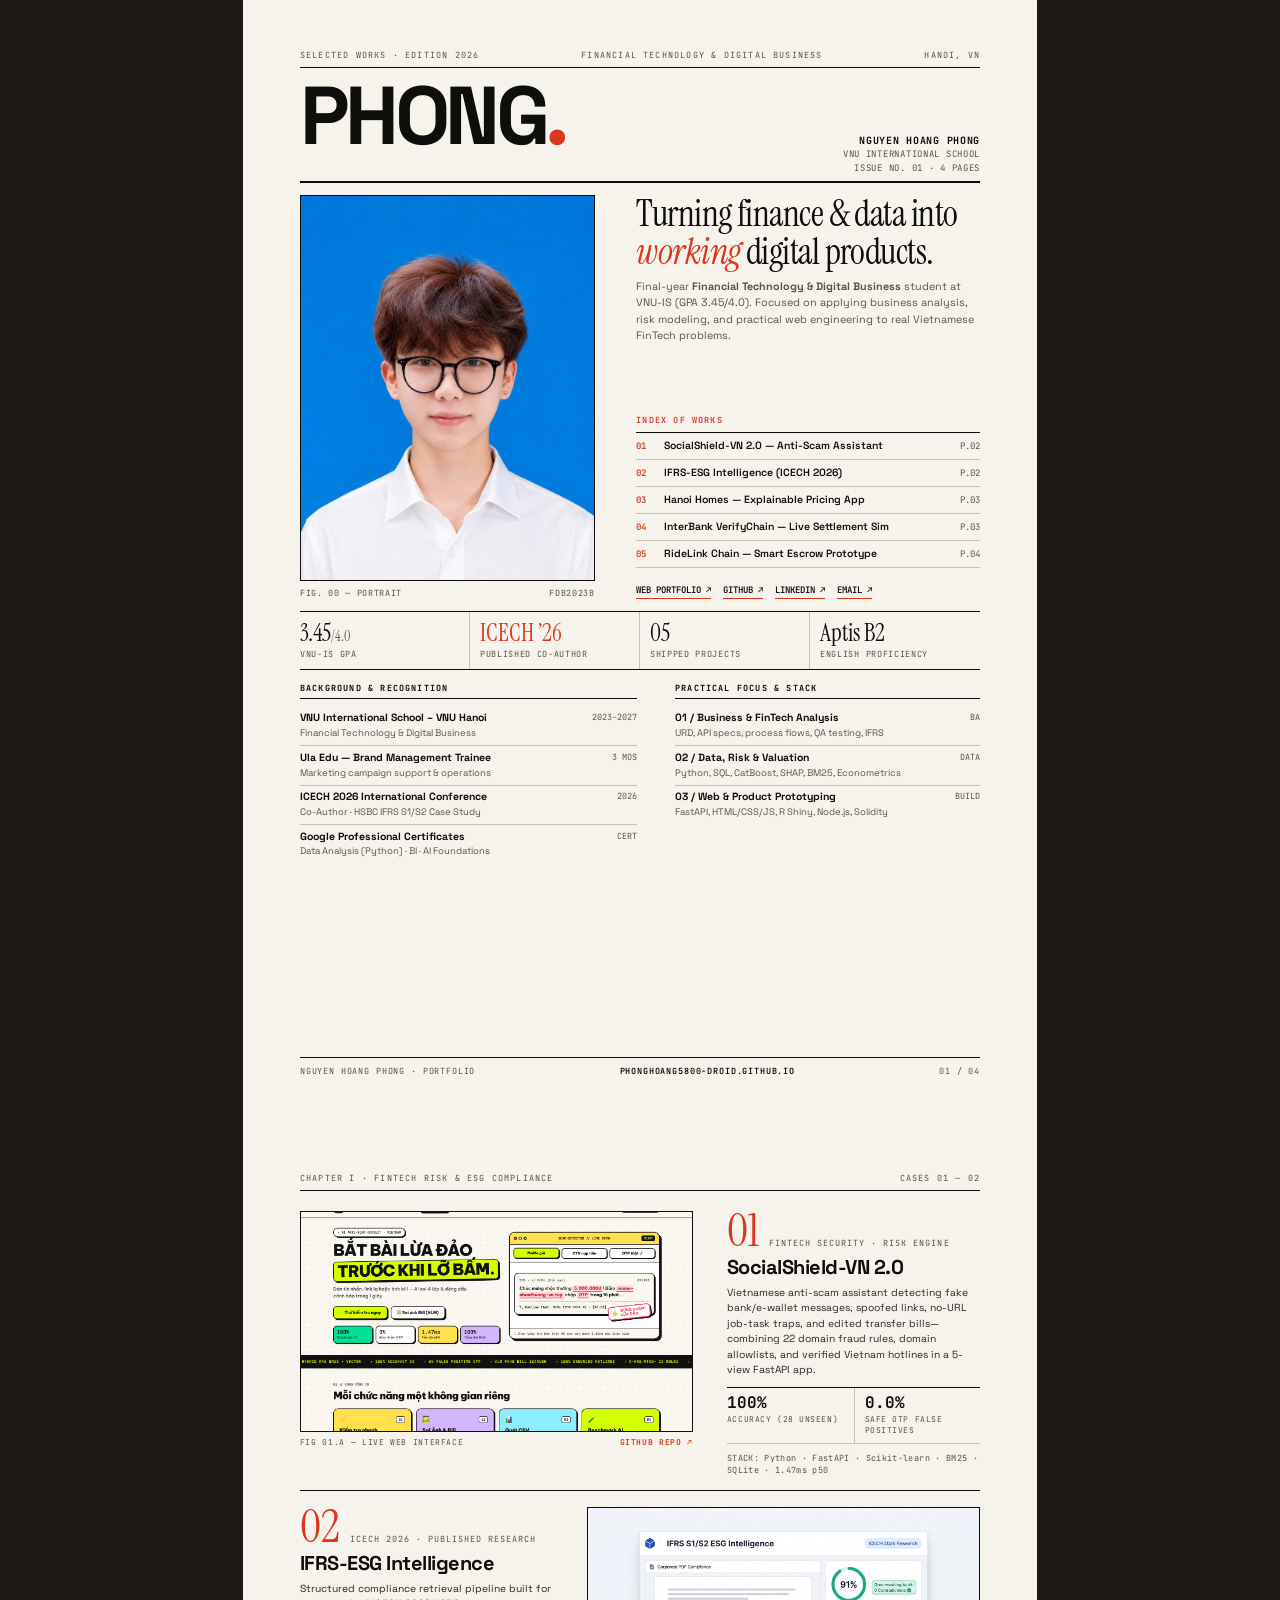
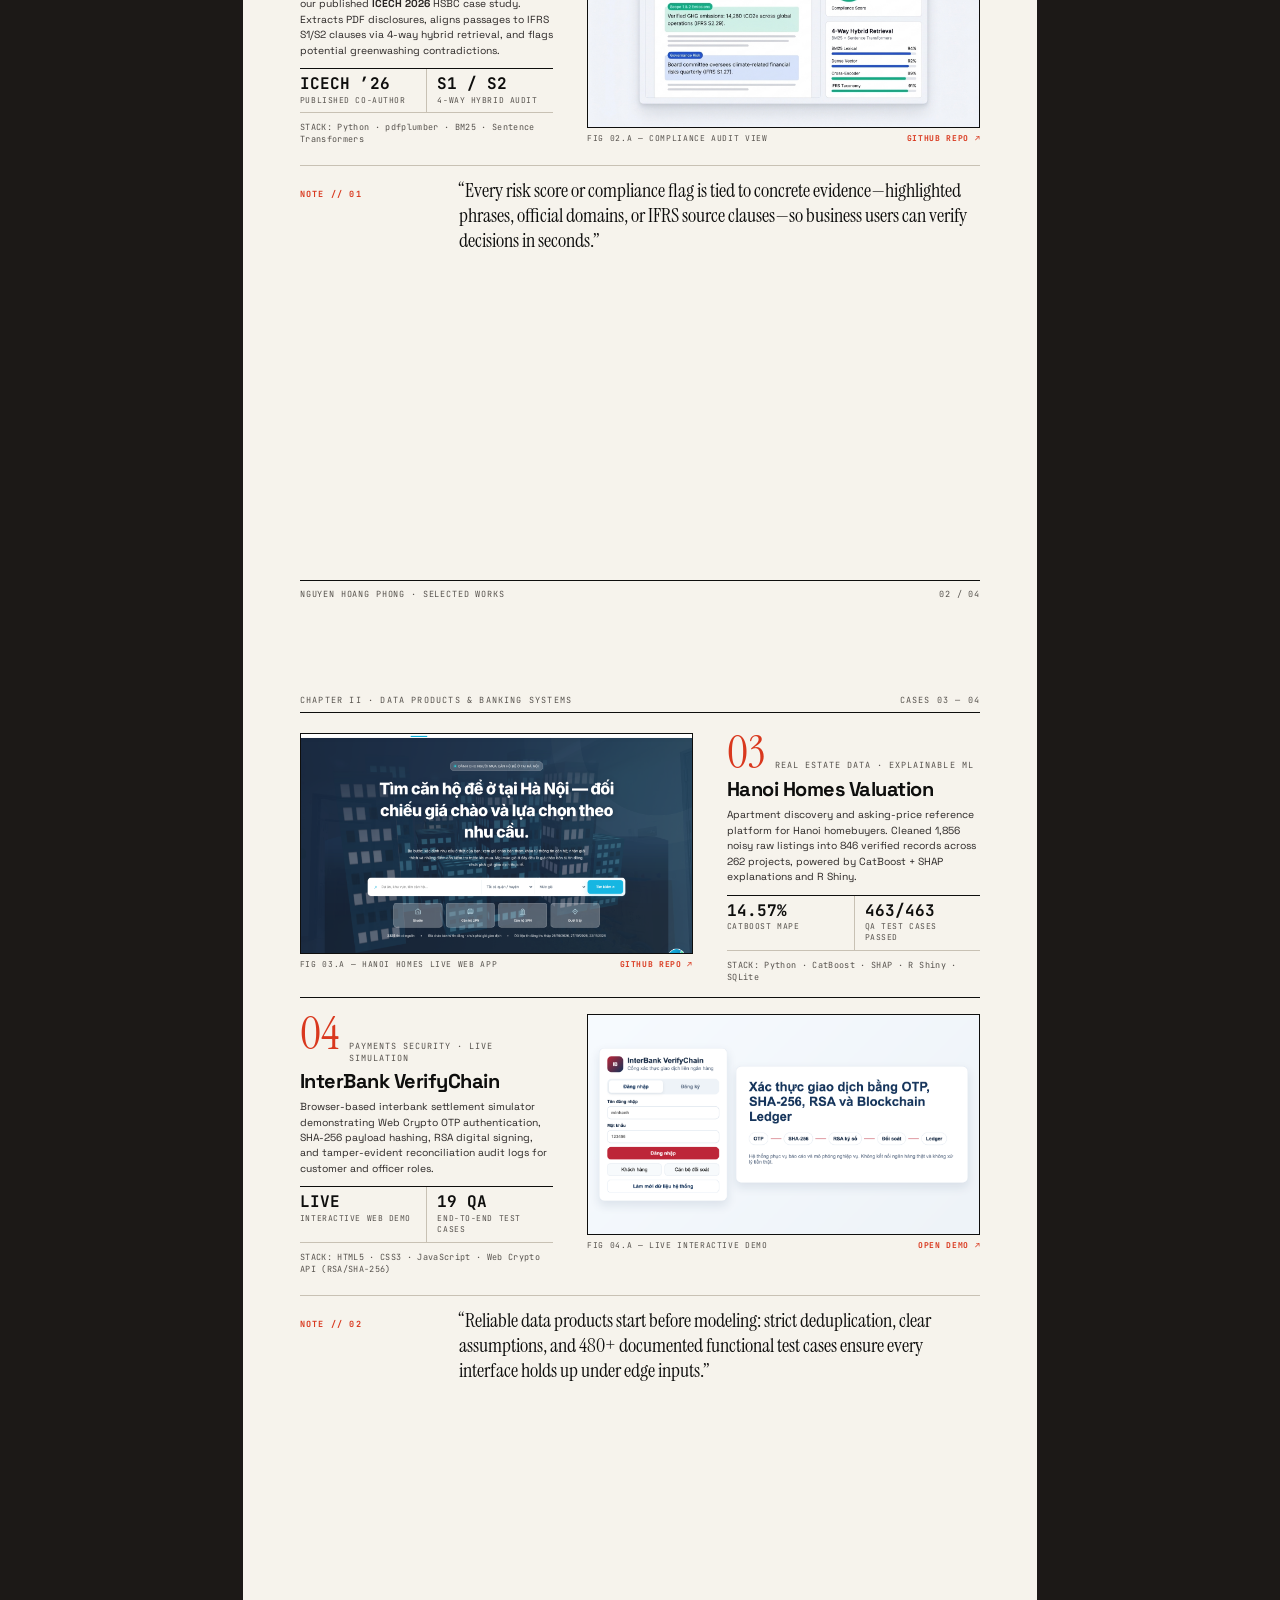
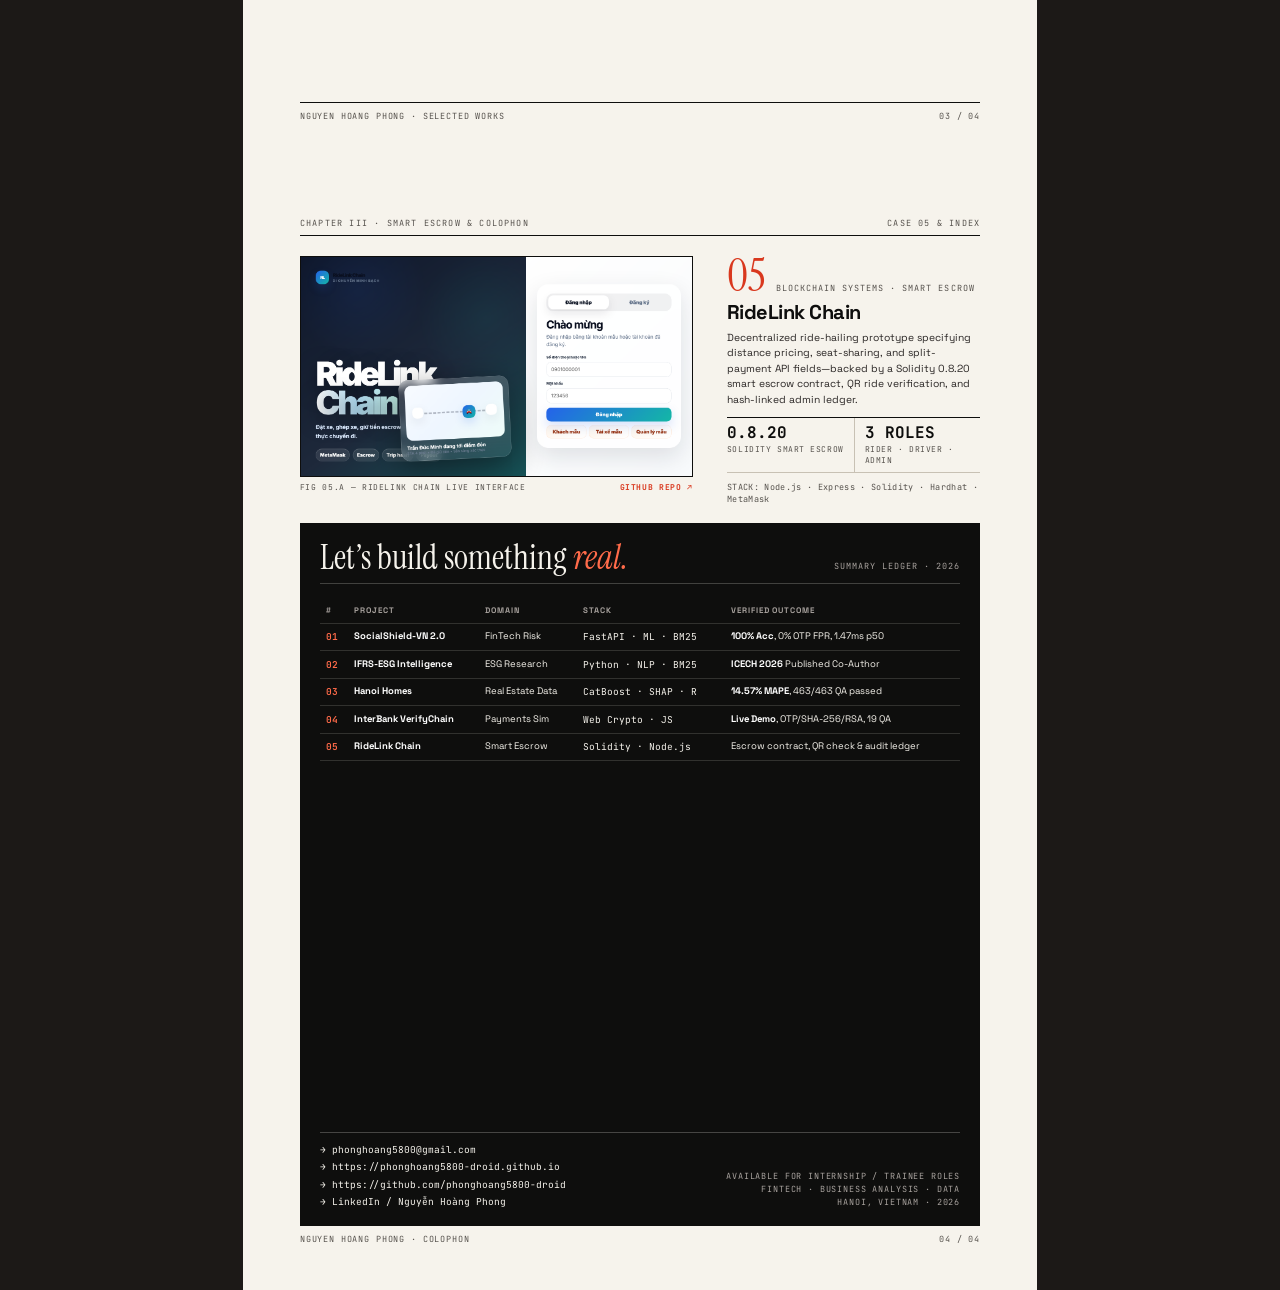
==== commit d69afa9d: "feat: redesign Portfolio PDF as Monocle/Swiss editorial magazine booklet (PHONG. Issue 01)" ====
--- a/portfolio-pdf.html
+++ b/portfolio-pdf.html
@@ -2,10 +2,10 @@
 <html lang="en">
 <head>
   <meta charset="UTF-8" />
-  <title>Portfolio — Nguyen Hoang Phong</title>
+  <title>PHONG. — Selected Works Portfolio (Issue 01 · 2026)</title>
   <link rel="preconnect" href="https://fonts.googleapis.com" />
   <link rel="preconnect" href="https://fonts.gstatic.com" crossorigin />
-  <link href="https://fonts.googleapis.com/css2?family=Inter:wght@400;500;600;700;800;900&family=JetBrains+Mono:wght@500;600;700&display=swap" rel="stylesheet" />
+  <link href="https://fonts.googleapis.com/css2?family=Instrument+Serif:ital@0;1&family=Space+Grotesk:wght@400;500;600;700&family=JetBrains+Mono:wght@400;500;600&display=swap" rel="stylesheet" />
   <style>
     @page {
       size: A4 portrait;
@@ -13,37 +13,35 @@
     }
 
     :root {
-      --bg: #ffffff;
-      --pearl: #f4f6fb;
-      --border: #e2e8f0;
-      --ink: #0f172a;
-      --muted: #526078;
+      --paper: #f6f3ec;
+      --paper-deep: #ece7dc;
+      --ink: #0e0e0d;
+      --muted: #57534e;
+      --rule: #c8c1b4;
+      --rule-dark: #0e0e0d;
+      --vermilion: #d9381e;
       --cobalt: #1d4ed8;
-      --cobalt-soft: #eff6ff;
-      --solar: #ff4f00;
-      --solar-soft: #fff3ed;
-      --mint: #059669;
-      --mint-soft: #ecfdf5;
     }
 
     * { box-sizing: border-box; -webkit-print-color-adjust: exact; print-color-adjust: exact; }
 
     body {
       margin: 0;
-      font-family: "Inter", -apple-system, BlinkMacSystemFont, sans-serif;
+      background: #1c1917;
       color: var(--ink);
-      background: #e5e7eb;
-      line-height: 1.45;
-    }
-
+      font-family: "Space Grotesk", -apple-system, sans-serif;
+      line-height: 1.42;
+    }
+
+    .serif { font-family: "Instrument Serif", Georgia, serif; }
     .mono { font-family: "JetBrains Mono", ui-monospace, monospace; }
 
     .page {
       width: 210mm;
       height: 297mm;
-      background: var(--bg);
+      background: var(--paper);
       margin: 0 auto;
-      padding: 15mm 16mm 13mm;
+      padding: 13mm 15mm 12mm;
       position: relative;
       display: flex;
       flex-direction: column;
@@ -53,809 +51,891 @@
 
     .page:last-child { page-break-after: auto; }
 
-    /* Top accent bar */
-    .top-rule {
-      position: absolute;
-      top: 0; left: 0; right: 0;
-      height: 4px;
-      background: linear-gradient(90deg, #1d4ed8 0%, #5b3df5 52%, #ff4f00 100%);
-    }
-
-    .page-header {
+    /* Architectural running header & footer */
+    .run-head {
       display: flex;
       justify-content: space-between;
       align-items: center;
-      padding-bottom: 8px;
-      border-bottom: 1px solid var(--border);
-      margin-bottom: 14px;
-      font-size: 9.5px;
+      font-size: 8.5px;
+      letter-spacing: 0.14em;
+      text-transform: uppercase;
       color: var(--muted);
-      letter-spacing: 0.08em;
-    }
-
-    .page-footer {
+      padding-bottom: 6px;
+      border-bottom: 1px solid var(--rule-dark);
+      margin-bottom: 10px;
+    }
+
+    .run-foot {
       margin-top: auto;
-      padding-top: 8px;
-      border-top: 1px solid var(--border);
+      padding-top: 7px;
+      border-top: 1px solid var(--rule-dark);
       display: flex;
       justify-content: space-between;
       align-items: center;
+      font-size: 8.5px;
+      letter-spacing: 0.1em;
+      color: var(--muted);
+    }
+
+    .run-foot a { color: var(--ink); text-decoration: none; font-weight: 600; }
+
+    /* ===================================================== */
+    /* PAGE 1: ICONIC EDITORIAL MAGAZINE COVER               */
+    /* ===================================================== */
+    .masthead {
+      display: flex;
+      justify-content: space-between;
+      align-items: baseline;
+      border-bottom: 2px solid var(--rule-dark);
+      padding: 2px 0 6px;
+      margin-bottom: 12px;
+    }
+
+    .masthead-word {
+      margin: 0;
+      font-size: 82px;
+      font-weight: 700;
+      letter-spacing: -0.055em;
+      line-height: 0.88;
+      color: var(--ink);
+    }
+
+    .masthead-word span { color: var(--vermilion); }
+
+    .masthead-meta {
+      text-align: right;
       font-size: 9px;
+      line-height: 1.5;
+      letter-spacing: 0.08em;
       color: var(--muted);
     }
 
-    .page-footer a { color: var(--cobalt); text-decoration: none; font-weight: 600; }
-
-    /* PAGE 1: COVER & PROFILE */
-    .cover-hero {
+    .masthead-meta strong { color: var(--ink); display: block; font-size: 10px; }
+
+    .cover-grid {
       display: grid;
-      grid-template-columns: 1fr 46mm;
-      gap: 14mm;
-      align-items: center;
-      background: var(--pearl);
-      border: 1px solid var(--border);
-      border-radius: 16px;
-      padding: 16px 18px;
-      margin-bottom: 14px;
-    }
-
-    .eyebrow {
-      font-size: 9.5px;
-      font-weight: 700;
-      letter-spacing: 0.12em;
-      color: var(--cobalt);
+      grid-template-columns: 78mm 1fr;
+      gap: 11mm;
+      align-items: stretch;
+      margin-bottom: 12px;
+    }
+
+    .cover-photo-col {
+      display: flex;
+      flex-direction: column;
+    }
+
+    .photo-frame {
+      width: 100%;
+      height: 102mm;
+      border: 1.5px solid var(--rule-dark);
+      overflow: hidden;
+      background: var(--paper-deep);
+    }
+
+    .photo-frame img {
+      width: 100%;
+      height: 100%;
+      object-fit: cover;
+      object-position: center top;
+      display: block;
+    }
+
+    .photo-caption {
+      display: flex;
+      justify-content: space-between;
+      padding: 6px 0 0;
+      font-size: 8.5px;
+      letter-spacing: 0.08em;
+      color: var(--muted);
+    }
+
+    .cover-editorial-col {
+      display: flex;
+      flex-direction: column;
+      justify-content: space-between;
+    }
+
+    .cover-statement {
+      margin: 0 0 8px;
+      font-size: 36px;
+      font-weight: 400;
+      line-height: 1.04;
+      letter-spacing: -0.015em;
+      color: var(--ink);
+    }
+
+    .cover-statement em {
+      color: var(--vermilion);
+      font-style: italic;
+    }
+
+    .cover-sub {
+      margin: 0 0 12px;
+      font-size: 10.8px;
+      color: var(--muted);
+      line-height: 1.52;
+    }
+
+    /* Editorial Table of Contents */
+    .toc-title {
+      font-size: 8.5px;
+      letter-spacing: 0.14em;
+      text-transform: uppercase;
+      color: var(--vermilion);
+      font-weight: 600;
       margin-bottom: 6px;
     }
 
-    .cover-name {
-      margin: 0;
-      font-size: 27px;
-      font-weight: 900;
-      letter-spacing: -0.03em;
-      line-height: 1.08;
-    }
-
-    .cover-major {
-      margin: 6px 0 10px;
-      font-size: 13px;
-      font-weight: 700;
-      color: var(--solar);
-    }
-
-    .cover-bio {
-      margin: 0 0 12px;
-      font-size: 11px;
-      color: var(--muted);
-      line-height: 1.5;
-    }
-
-    .link-pills {
-      display: flex;
-      flex-wrap: wrap;
-      gap: 6px;
-    }
-
-    .link-pill {
-      text-decoration: none;
-      font-size: 9.5px;
-      font-weight: 600;
-      padding: 4px 10px;
-      border-radius: 999px;
-      background: #ffffff;
-      border: 1px solid #cbd5e1;
-      color: var(--ink);
-    }
-
-    .link-pill.primary {
-      background: var(--cobalt);
-      border-color: var(--cobalt);
-      color: #ffffff;
-    }
-
-    .portrait-box {
-      width: 46mm;
-      height: 56mm;
-      border-radius: 12px;
-      overflow: hidden;
-      border: 2px solid #ffffff;
-      box-shadow: 0 10px 24px rgba(15, 23, 42, 0.12);
-    }
-
-    .portrait-box img {
-      width: 100%; height: 100%;
-      object-fit: cover; object-position: center top;
-      display: block;
-    }
-
-    .kpi-row {
+    .toc-list {
+      border-top: 1px solid var(--rule-dark);
+      margin-bottom: 10px;
+    }
+
+    .toc-row {
+      display: grid;
+      grid-template-columns: 20px 1fr auto;
+      gap: 8px;
+      align-items: baseline;
+      padding: 5.5px 0;
+      border-bottom: 1px solid var(--rule);
+      font-size: 10.5px;
+    }
+
+    .toc-num { color: var(--vermilion); font-size: 9px; font-weight: 600; }
+    .toc-name { font-weight: 600; color: var(--ink); }
+    .toc-pg { font-size: 9px; color: var(--muted); }
+
+    /* Key Figures Strip — pure typographic rules, zero boxes */
+    .figures-strip {
       display: grid;
       grid-template-columns: repeat(4, 1fr);
-      gap: 9px;
-      margin-bottom: 14px;
-    }
-
-    .kpi {
-      background: #ffffff;
-      border: 1px solid var(--border);
-      border-radius: 12px;
-      padding: 10px 12px;
-    }
-
-    .kpi-v { font-size: 17px; font-weight: 800; color: var(--ink); line-height: 1.15; }
-    .kpi-v.cobalt { color: var(--cobalt); }
-    .kpi-v.solar { color: var(--solar); }
-    .kpi-v.mint { color: var(--mint); }
-    .kpi-l { font-size: 9.5px; font-weight: 600; color: var(--muted); margin-top: 2px; }
-
-    .sec-label {
-      font-size: 10px;
-      font-weight: 800;
-      letter-spacing: 0.1em;
-      text-transform: uppercase;
-      color: var(--cobalt);
-      margin: 0 0 8px;
-    }
-
-    .tracks-3 {
-      display: grid;
-      grid-template-columns: repeat(3, 1fr);
-      gap: 9px;
-      margin-bottom: 14px;
-    }
-
-    .track-card {
-      background: var(--pearl);
-      border: 1px solid var(--border);
-      border-radius: 12px;
-      padding: 11px 12px;
-    }
-
-    .track-num { font-size: 10px; font-weight: 700; color: var(--solar); margin-bottom: 4px; }
-    .track-card h4 { margin: 0 0 4px; font-size: 11.5px; font-weight: 800; }
-    .track-card p { margin: 0; font-size: 10px; color: var(--muted); line-height: 1.45; }
-
-    .info-2col {
+      border-top: 1.5px solid var(--rule-dark);
+      border-bottom: 1.5px solid var(--rule-dark);
+      margin-bottom: 12px;
+    }
+
+    .fig-cell {
+      padding: 9px 10px 9px 0;
+      border-right: 1px solid var(--rule);
+      padding-left: 10px;
+    }
+    .fig-cell:first-child { padding-left: 0; }
+    .fig-cell:last-child { border-right: none; }
+
+    .fig-val {
+      font-size: 24px;
+      line-height: 1;
+      color: var(--ink);
+      margin-bottom: 3px;
+    }
+    .fig-val.accent { color: var(--vermilion); }
+    .fig-lbl { font-size: 8.5px; letter-spacing: 0.08em; text-transform: uppercase; color: var(--muted); }
+
+    /* Bottom Profile Ledger (2 columns separated by hairline) */
+    .ledger-grid {
       display: grid;
       grid-template-columns: 1.05fr 0.95fr;
+      gap: 10mm;
+    }
+
+    .ledger-sec-head {
+      font-size: 8.5px;
+      letter-spacing: 0.14em;
+      text-transform: uppercase;
+      color: var(--ink);
+      font-weight: 700;
+      border-bottom: 1px solid var(--rule-dark);
+      padding-bottom: 4px;
+      margin: 0 0 8px;
+    }
+
+    .ledger-row {
+      display: flex;
+      justify-content: space-between;
+      gap: 8px;
+      padding: 4.5px 0;
+      border-bottom: 1px solid var(--rule);
+      font-size: 10px;
+    }
+    .ledger-row:last-child { border-bottom: none; }
+    .lr-main strong { display: block; font-size: 10.5px; color: var(--ink); }
+    .lr-main span { font-size: 9.5px; color: var(--muted); }
+    .lr-date { font-size: 8.5px; color: var(--muted); white-space: nowrap; }
+
+    .inline-links {
+      display: flex;
       gap: 12px;
-    }
-
-    .info-box {
-      border: 1px solid var(--border);
-      border-radius: 12px;
-      padding: 12px 14px;
+      flex-wrap: wrap;
+      font-size: 9px;
+      padding-top: 6px;
+    }
+    .inline-links a {
+      color: var(--ink);
+      text-decoration: none;
+      border-bottom: 1px solid var(--vermilion);
+      padding-bottom: 1px;
+      font-weight: 600;
+    }
+
+    /* ===================================================== */
+    /* PAGES 2, 3, 4: ASYMMETRIC MAGAZINE CASE SPREADS       */
+    /* ===================================================== */
+    .case-spread {
+      display: grid;
+      grid-template-columns: 104mm 1fr;
+      gap: 9mm;
+      align-items: start;
+      padding: 10px 0 14px;
+      border-bottom: 1.5px solid var(--rule-dark);
+    }
+
+    .case-spread.flip {
+      grid-template-columns: 1fr 104mm;
+    }
+
+    .case-spread.no-border {
+      border-bottom: none;
+      padding-bottom: 8px;
+    }
+
+    .figure-wrap {
+      display: flex;
+      flex-direction: column;
+    }
+
+    .art-frame {
+      width: 100%;
+      aspect-ratio: 16 / 9;
+      border: 1.5px solid var(--rule-dark);
       background: #ffffff;
-    }
-
-    .info-item { margin-bottom: 9px; }
-    .info-item:last-child { margin-bottom: 0; }
-    .info-item-head { display: flex; justify-content: space-between; font-size: 11px; font-weight: 700; }
-    .info-item-sub { font-size: 10px; color: var(--muted); margin-top: 1px; }
-
-    .skill-group { margin-bottom: 8px; }
-    .skill-group:last-child { margin-bottom: 0; }
-    .skill-cat { font-size: 9.5px; font-weight: 700; color: var(--ink); margin-bottom: 4px; }
-    .chips { display: flex; flex-wrap: wrap; gap: 4px; }
-    .chip {
-      font-size: 9px;
-      font-weight: 600;
-      padding: 3px 7px;
-      border-radius: 6px;
-      background: var(--pearl);
-      border: 1px solid var(--border);
-      color: var(--ink);
-    }
-
-    /* PROJECT SHOWCASE CARDS (PAGES 2, 3, 4) */
-    .project-block {
-      border: 1px solid var(--border);
-      border-radius: 15px;
       overflow: hidden;
-      background: #ffffff;
-      margin-bottom: 13px;
-      display: flex;
-      flex-direction: column;
-    }
-
-    .proj-top {
-      display: grid;
-      grid-template-columns: 94mm 1fr;
-      gap: 12px;
-      padding: 12px;
-      align-items: center;
-    }
-
-    .proj-img-frame {
-      width: 94mm;
-      aspect-ratio: 16 / 9;
-      border-radius: 10px;
-      overflow: hidden;
-      border: 1px solid var(--border);
-      background: var(--pearl);
-    }
-
-    .proj-img-frame img {
-      width: 100%; height: 100%;
-      object-fit: cover; object-position: center;
+    }
+
+    .art-frame img {
+      width: 100%;
+      height: 100%;
+      object-fit: cover;
+      object-position: center;
       display: block;
     }
 
-    .proj-meta {
-      display: flex;
-      align-items: center;
-      justify-content: space-between;
-      gap: 6px;
-      margin-bottom: 5px;
-    }
-
-    .proj-num {
-      font-size: 9.5px;
-      font-weight: 700;
-      padding: 2px 8px;
-      border-radius: 999px;
-      background: var(--cobalt-soft);
-      color: var(--cobalt);
-    }
-
-    .proj-num.solar { background: var(--solar-soft); color: var(--solar); }
-    .proj-num.mint { background: var(--mint-soft); color: var(--mint); }
-
-    .proj-link {
-      font-size: 9.5px;
-      font-weight: 700;
-      color: var(--cobalt);
-      text-decoration: none;
-    }
-
-    .proj-title {
-      margin: 0 0 3px;
-      font-size: 14.5px;
-      font-weight: 800;
-      letter-spacing: -0.02em;
-    }
-
-    .proj-role {
-      font-size: 10px;
-      font-weight: 600;
-      color: var(--muted);
-      margin-bottom: 8px;
-    }
-
-    .proj-points {
-      display: flex;
-      flex-direction: column;
-      gap: 5px;
-      font-size: 10.2px;
-      color: #334155;
-    }
-
-    .proj-points div strong { color: var(--ink); }
-
-    .proj-strip {
-      background: var(--pearl);
-      border-top: 1px solid var(--border);
-      padding: 8px 12px;
+    .art-cap {
       display: flex;
       justify-content: space-between;
       align-items: center;
-      gap: 8px;
-    }
-
-    .metric-badges { display: flex; gap: 6px; flex-wrap: wrap; }
-    .m-badge {
-      font-size: 9px;
+      padding-top: 5px;
+      font-size: 8px;
+      letter-spacing: 0.08em;
+      color: var(--muted);
+    }
+
+    .art-cap a {
+      color: var(--vermilion);
+      text-decoration: none;
       font-weight: 700;
-      padding: 3px 8px;
-      border-radius: 6px;
-      background: #ffffff;
-      border: 1px solid #cbd5e1;
+    }
+
+    .case-copy {
+      display: flex;
+      flex-direction: column;
+    }
+
+    .case-top-line {
+      display: flex;
+      align-items: baseline;
+      gap: 10px;
+      margin-bottom: 4px;
+    }
+
+    .big-idx {
+      font-size: 46px;
+      line-height: 0.85;
+      color: var(--vermilion);
+    }
+
+    .case-kicker {
+      font-size: 8.5px;
+      letter-spacing: 0.12em;
+      text-transform: uppercase;
+      color: var(--muted);
+    }
+
+    .case-title {
+      margin: 2px 0 6px;
+      font-size: 20px;
+      font-weight: 700;
+      letter-spacing: -0.025em;
+      line-height: 1.15;
+    }
+
+    .case-lead {
+      margin: 0 0 10px;
+      font-size: 10.3px;
+      color: #292524;
+      line-height: 1.5;
+    }
+
+    .case-metrics {
+      display: grid;
+      grid-template-columns: repeat(2, 1fr);
+      border-top: 1px solid var(--rule-dark);
+      border-bottom: 1px solid var(--rule);
+      margin-bottom: 8px;
+    }
+
+    .cm-item {
+      padding: 6px 8px 6px 0;
+    }
+    .cm-item:nth-child(even) {
+      padding-left: 10px;
+      border-left: 1px solid var(--rule);
+    }
+    .cm-num { font-size: 16px; font-weight: 700; color: var(--ink); line-height: 1.1; }
+    .cm-lbl { font-size: 8px; letter-spacing: 0.07em; text-transform: uppercase; color: var(--muted); margin-top: 2px; }
+
+    .case-stack {
+      font-size: 8.5px;
+      color: var(--muted);
+      letter-spacing: 0.04em;
+    }
+
+    /* Editorial Pull-Quote Divider Band */
+    .editorial-note {
+      margin-top: 12px;
+      padding: 12px 0;
+      border-top: 1px solid var(--rule);
+      display: grid;
+      grid-template-columns: 34mm 1fr;
+      gap: 8mm;
+      align-items: baseline;
+    }
+
+    .en-tag {
+      font-size: 8.5px;
+      letter-spacing: 0.14em;
+      color: var(--vermilion);
+      font-weight: 700;
+    }
+
+    .en-quote {
+      margin: 0;
+      font-size: 20px;
+      line-height: 1.25;
       color: var(--ink);
     }
-    .m-badge.accent { border-color: #93c5fd; background: var(--cobalt-soft); color: var(--cobalt); }
-    .m-badge.good { border-color: #6ee7b7; background: var(--mint-soft); color: var(--mint); }
-
-    .stack-line { font-size: 9px; color: var(--muted); font-weight: 600; }
-
-    /* Summary Table on Page 4 */
-    .summary-table {
+
+    /* ===================================================== */
+    /* PAGE 4: OBSIDIAN INK BACK-COVER COLOPHON              */
+    /* ===================================================== */
+    .back-colophon {
+      margin-top: 10px;
+      background: var(--ink);
+      color: var(--paper);
+      padding: 18px 20px 16px;
+      display: flex;
+      flex-direction: column;
+      gap: 14px;
+      flex: 1;
+    }
+
+    .col-head {
+      display: flex;
+      justify-content: space-between;
+      align-items: baseline;
+      border-bottom: 1px solid rgba(246, 243, 236, 0.22);
+      padding-bottom: 8px;
+    }
+
+    .col-title {
+      margin: 0;
+      font-size: 34px;
+      font-weight: 400;
+      line-height: 1;
+    }
+
+    .col-title em { color: #ff6b4a; font-style: italic; }
+
+    .col-index {
       width: 100%;
       border-collapse: collapse;
-      font-size: 10px;
-      margin-top: 4px;
-      border: 1px solid var(--border);
-      border-radius: 10px;
-      overflow: hidden;
-    }
-
-    .summary-table th, .summary-table td {
-      padding: 8px 10px;
+      font-size: 9.5px;
+    }
+
+    .col-index th, .col-index td {
+      padding: 6.5px 6px;
       text-align: left;
-      border-bottom: 1px solid var(--border);
-    }
-
-    .summary-table th {
-      background: var(--pearl);
-      font-size: 9px;
+      border-bottom: 1px solid rgba(246, 243, 236, 0.15);
+    }
+
+    .col-index th {
+      font-size: 8px;
+      letter-spacing: 0.12em;
       text-transform: uppercase;
-      letter-spacing: 0.06em;
-      color: var(--muted);
-      font-weight: 700;
-    }
-
-    .summary-table tr:last-child td { border-bottom: none; }
-
-    .cta-box {
-      margin-top: 14px;
-      background: linear-gradient(125deg, #0f172a 0%, #1e293b 100%);
-      color: #ffffff;
-      border-radius: 14px;
-      padding: 16px 18px;
+      color: #a8a29e;
+    }
+
+    .col-index td strong { color: #ffffff; }
+    .col-index td.acc { color: #ff6b4a; font-weight: 600; }
+
+    .col-contact {
+      margin-top: auto;
+      padding-top: 10px;
+      border-top: 1px solid rgba(246, 243, 236, 0.24);
       display: flex;
       justify-content: space-between;
-      align-items: center;
-      gap: 14px;
-    }
-
-    .cta-box h3 { margin: 0 0 4px; font-size: 15px; font-weight: 800; }
-    .cta-box p { margin: 0; font-size: 10.5px; color: #cbd5e1; }
-    .cta-links { display: flex; flex-direction: column; gap: 5px; text-align: right; font-size: 10px; }
-    .cta-links a { color: #93c5fd; text-decoration: none; font-weight: 600; }
+      align-items: flex-end;
+      gap: 12px;
+    }
+
+    .col-links {
+      display: flex;
+      flex-direction: column;
+      gap: 4px;
+      font-size: 9.5px;
+    }
+
+    .col-links a {
+      color: var(--paper);
+      text-decoration: none;
+    }
+
+    .col-stamp {
+      text-align: right;
+      font-size: 8.5px;
+      letter-spacing: 0.1em;
+      color: #a8a29e;
+      line-height: 1.5;
+    }
   </style>
 </head>
 <body>
+
   <!-- ========================================================= -->
-  <!-- PAGE 1: EXECUTIVE COVER & PROFILE                         -->
+  <!-- PAGE 1: MAGAZINE COVER & EXECUTIVE INDEX                  -->
   <!-- ========================================================= -->
   <section class="page">
-    <div class="top-rule"></div>
-    <div class="page-header mono">
-      <span>NGUYEN HOANG PHONG // SELECTED WORKS PORTFOLIO</span>
+    <div class="run-head mono">
+      <span>SELECTED WORKS · EDITION 2026</span>
+      <span>FINANCIAL TECHNOLOGY &amp; DIGITAL BUSINESS</span>
+      <span>HANOI, VN</span>
+    </div>
+
+    <div class="masthead">
+      <h1 class="masthead-word">PHONG<span>.</span></h1>
+      <div class="masthead-meta mono">
+        <strong>NGUYEN HOANG PHONG</strong>
+        VNU INTERNATIONAL SCHOOL<br />
+        ISSUE NO. 01 · 4 PAGES
+      </div>
+    </div>
+
+    <div class="cover-grid">
+      <div class="cover-photo-col">
+        <div class="photo-frame">
+          <img src="assets/images/portrait.jpg" alt="Nguyen Hoang Phong" />
+        </div>
+        <div class="photo-caption mono">
+          <span>FIG. 00 — PORTRAIT</span>
+          <span>FDB2023B</span>
+        </div>
+      </div>
+
+      <div class="cover-editorial-col">
+        <div>
+          <h2 class="cover-statement serif">
+            Turning finance &amp; data into <em>working</em> digital products.
+          </h2>
+          <p class="cover-sub">
+            Final-year <strong>Financial Technology &amp; Digital Business</strong> student at VNU-IS (GPA 3.45/4.0). Focused on applying business analysis, risk modeling, and practical web engineering to real Vietnamese FinTech problems.
+          </p>
+        </div>
+
+        <div>
+          <div class="toc-title mono">INDEX OF WORKS</div>
+          <div class="toc-list">
+            <div class="toc-row"><span class="toc-num mono">01</span><span class="toc-name">SocialShield-VN 2.0 — Anti-Scam Assistant</span><span class="toc-pg mono">P.02</span></div>
+            <div class="toc-row"><span class="toc-num mono">02</span><span class="toc-name">IFRS-ESG Intelligence (ICECH 2026)</span><span class="toc-pg mono">P.02</span></div>
+            <div class="toc-row"><span class="toc-num mono">03</span><span class="toc-name">Hanoi Homes — Explainable Pricing App</span><span class="toc-pg mono">P.03</span></div>
+            <div class="toc-row"><span class="toc-num mono">04</span><span class="toc-name">InterBank VerifyChain — Live Settlement Sim</span><span class="toc-pg mono">P.03</span></div>
+            <div class="toc-row"><span class="toc-num mono">05</span><span class="toc-name">RideLink Chain — Smart Escrow Prototype</span><span class="toc-pg mono">P.04</span></div>
+          </div>
+
+          <div class="inline-links mono">
+            <a href="https://phonghoang5800-droid.github.io">WEB PORTFOLIO ↗</a>
+            <a href="https://github.com/phonghoang5800-droid">GITHUB ↗</a>
+            <a href="https://www.linkedin.com/in/ho%C3%A0ng-nguy%E1%BB%85n-phong-247722411">LINKEDIN ↗</a>
+            <a href="mailto:phonghoang5800@gmail.com">EMAIL ↗</a>
+          </div>
+        </div>
+      </div>
+    </div>
+
+    <div class="figures-strip">
+      <div class="fig-cell">
+        <div class="fig-val serif">3.45<span style="font-size:14px;color:var(--muted);">/4.0</span></div>
+        <div class="fig-lbl mono">VNU-IS GPA</div>
+      </div>
+      <div class="fig-cell">
+        <div class="fig-val serif accent">ICECH ’26</div>
+        <div class="fig-lbl mono">Published Co-Author</div>
+      </div>
+      <div class="fig-cell">
+        <div class="fig-val serif">05</div>
+        <div class="fig-lbl mono">Shipped Projects</div>
+      </div>
+      <div class="fig-cell">
+        <div class="fig-val serif">Aptis B2</div>
+        <div class="fig-lbl mono">English Proficiency</div>
+      </div>
+    </div>
+
+    <div class="ledger-grid">
+      <div>
+        <h3 class="ledger-sec-head mono">BACKGROUND &amp; RECOGNITION</h3>
+        <div class="ledger-row">
+          <div class="lr-main"><strong>VNU International School – VNU Hanoi</strong><span>Financial Technology &amp; Digital Business</span></div>
+          <div class="lr-date mono">2023–2027</div>
+        </div>
+        <div class="ledger-row">
+          <div class="lr-main"><strong>Ula Edu — Brand Management Trainee</strong><span>Marketing campaign support &amp; operations</span></div>
+          <div class="lr-date mono">3 MOS</div>
+        </div>
+        <div class="ledger-row">
+          <div class="lr-main"><strong>ICECH 2026 International Conference</strong><span>Co-Author · HSBC IFRS S1/S2 Case Study</span></div>
+          <div class="lr-date mono">2026</div>
+        </div>
+        <div class="ledger-row">
+          <div class="lr-main"><strong>Google Professional Certificates</strong><span>Data Analysis (Python) · BI · AI Foundations</span></div>
+          <div class="lr-date mono">CERT</div>
+        </div>
+      </div>
+
+      <div>
+        <h3 class="ledger-sec-head mono">PRACTICAL FOCUS &amp; STACK</h3>
+        <div class="ledger-row">
+          <div class="lr-main"><strong>01 / Business &amp; FinTech Analysis</strong><span>URD, API specs, process flows, QA testing, IFRS</span></div>
+          <div class="lr-date mono">BA</div>
+        </div>
+        <div class="ledger-row">
+          <div class="lr-main"><strong>02 / Data, Risk &amp; Valuation</strong><span>Python, SQL, CatBoost, SHAP, BM25, Econometrics</span></div>
+          <div class="lr-date mono">DATA</div>
+        </div>
+        <div class="ledger-row">
+          <div class="lr-main"><strong>03 / Web &amp; Product Prototyping</strong><span>FastAPI, HTML/CSS/JS, R Shiny, Node.js, Solidity</span></div>
+          <div class="lr-date mono">BUILD</div>
+        </div>
+      </div>
+    </div>
+
+    <div class="run-foot mono">
+      <span>NGUYEN HOANG PHONG · PORTFOLIO</span>
+      <a href="https://phonghoang5800-droid.github.io">PHONGHOANG5800-DROID.GITHUB.IO</a>
       <span>01 / 04</span>
     </div>
-
-    <div class="cover-hero">
-      <div>
-        <div class="eyebrow mono">VNU INTERNATIONAL SCHOOL · HANOI</div>
-        <h1 class="cover-name">Nguyen Hoang Phong</h1>
-        <div class="cover-major">Financial Technology and Digital Business</div>
-        <p class="cover-bio">
-          Final-year undergraduate applying finance, risk analysis, information systems, and practical data tools to build real, testable digital products—from fraud prevention and ESG compliance to real estate valuation and secure payments.
-        </p>
-        <div class="link-pills">
-          <a href="https://phonghoang5800-droid.github.io" class="link-pill primary">phonghoang5800-droid.github.io ↗</a>
-          <a href="https://github.com/phonghoang5800-droid" class="link-pill">GitHub ↗</a>
-          <a href="https://www.linkedin.com/in/ho%C3%A0ng-nguy%E1%BB%85n-phong-247722411" class="link-pill">LinkedIn ↗</a>
-          <a href="mailto:phonghoang5800@gmail.com" class="link-pill">phonghoang5800@gmail.com</a>
-        </div>
-      </div>
-
-      <div class="portrait-box">
-        <img src="assets/images/portrait.jpg" alt="Nguyen Hoang Phong" />
-      </div>
-    </div>
-
-    <div class="kpi-row">
-      <div class="kpi">
-        <div class="kpi-v cobalt mono">3.45 / 4.0</div>
-        <div class="kpi-l">Cumulative GPA (VNU-IS)</div>
-      </div>
-      <div class="kpi">
-        <div class="kpi-v solar mono">ICECH 2026</div>
-        <div class="kpi-l">Published Co-Author (IFRS)</div>
-      </div>
-      <div class="kpi">
-        <div class="kpi-v mint mono">5 Projects</div>
-        <div class="kpi-l">Open-Source &amp; Tested Apps</div>
-      </div>
-      <div class="kpi">
-        <div class="kpi-v mono">Aptis B2</div>
-        <div class="kpi-l">English Proficiency</div>
-      </div>
-    </div>
-
-    <h3 class="sec-label">How I Apply My Background</h3>
-    <div class="tracks-3">
-      <div class="track-card">
-        <div class="track-num mono">01 // BA &amp; FINTECH</div>
-        <h4>Business &amp; Product Analysis</h4>
-        <p>Translate messy business flows into clean URD/API specs, QA test cases, and user-ready digital journeys.</p>
-      </div>
-      <div class="track-card">
-        <div class="track-num mono">02 // DATA &amp; RISK</div>
-        <h4>Data, Valuation &amp; Risk</h4>
-        <p>Clean raw datasets, build interpretable models (CatBoost, SHAP, Logistic Regression), and audit outputs.</p>
-      </div>
-      <div class="track-card">
-        <div class="track-num mono">03 // SYSTEMS</div>
-        <h4>End-to-End Web Prototypes</h4>
-        <p>Ship working full-stack prototypes with Python, FastAPI, SQLite, R Shiny, and clean interactive web UIs.</p>
-      </div>
-    </div>
-
-    <div class="info-2col">
-      <div class="info-box">
-        <h3 class="sec-label">Education, Experience &amp; Recognition</h3>
-
-        <div class="info-item">
-          <div class="info-item-head">
-            <span>VNU International School – VNU Hanoi</span>
-            <span class="mono" style="color:var(--muted);font-size:9.5px;">2023 – 2027</span>
-          </div>
-          <div class="info-item-sub">B.S. in Financial Technology &amp; Digital Business · GPA 3.45/4.0</div>
-        </div>
-
-        <div class="info-item">
-          <div class="info-item-head">
-            <span>Ula Edu — Brand Management Trainee (Intern)</span>
-            <span class="mono" style="color:var(--muted);font-size:9.5px;">3 Months</span>
-          </div>
-          <div class="info-item-sub">Supported campaign coordination, market tracking, and cross-team content operations.</div>
-        </div>
-
-        <div class="info-item">
-          <div class="info-item-head">
-            <span>ICECH 2026 International Conference</span>
-            <span class="mono" style="color:var(--solar);font-size:9.5px;">Published</span>
-          </div>
-          <div class="info-item-sub">Co-Author: <em>HSBC Case Study on Sustainability Disclosure under IFRS S1/S2</em>.</div>
-        </div>
-
-        <div class="info-item">
-          <div class="info-item-head">
-            <span>Professional Certificates</span>
-            <span class="mono" style="color:var(--muted);font-size:9.5px;">Google / British Council</span>
-          </div>
-          <div class="info-item-sub">Google Data Analysis with Python · Google Business Intelligence · Google AI · Aptis B2.</div>
-        </div>
-      </div>
-
-      <div class="info-box">
-        <h3 class="sec-label">Core Toolkit</h3>
-
-        <div class="skill-group">
-          <div class="skill-cat">Business, Finance &amp; Risk</div>
-          <div class="chips">
-            <span class="chip">URD &amp; API Specs</span>
-            <span class="chip">Process Mapping</span>
-            <span class="chip">QA Testing</span>
-            <span class="chip">Corporate Finance</span>
-            <span class="chip">Risk &amp; Fraud Rules</span>
-            <span class="chip">IFRS S1/S2 ESG</span>
-          </div>
-        </div>
-
-        <div class="skill-group">
-          <div class="skill-cat">Data &amp; Quantitative Modeling</div>
-          <div class="chips">
-            <span class="chip">Python</span>
-            <span class="chip">SQL / SQLite</span>
-            <span class="chip">pandas &amp; NumPy</span>
-            <span class="chip">Scikit-learn</span>
-            <span class="chip">CatBoost &amp; SHAP</span>
-            <span class="chip">BM25 &amp; TF-IDF</span>
-            <span class="chip">Econometrics</span>
-          </div>
-        </div>
-
-        <div class="skill-group">
-          <div class="skill-cat">Web &amp; Systems Delivery</div>
-          <div class="chips">
-            <span class="chip">FastAPI</span>
-            <span class="chip">HTML / CSS / JS</span>
-            <span class="chip">R Shiny</span>
-            <span class="chip">Node.js</span>
-            <span class="chip">Solidity 0.8.20</span>
-            <span class="chip">Git &amp; Docker</span>
-          </div>
-        </div>
-      </div>
-    </div>
-
-    <div class="page-footer mono">
-      <span>Nguyen Hoang Phong · Hanoi, Vietnam</span>
-      <a href="https://phonghoang5800-droid.github.io">https://phonghoang5800-droid.github.io</a>
-    </div>
   </section>
 
   <!-- ========================================================= -->
-  <!-- PAGE 2: SOCIALSHIELD-VN 2.0 & IFRS-ESG (ICECH 2026)       -->
+  <!-- PAGE 2: SPREAD — CASE 01 & CASE 02                        -->
   <!-- ========================================================= -->
   <section class="page">
-    <div class="top-rule"></div>
-    <div class="page-header mono">
-      <span>FINTECH RISK &amp; ESG COMPLIANCE PROJECTS</span>
+    <div class="run-head mono">
+      <span>CHAPTER I · FINTECH RISK &amp; ESG COMPLIANCE</span>
+      <span>CASES 01 — 02</span>
+    </div>
+
+    <!-- CASE 01 (Image Left, Editorial Right) -->
+    <article class="case-spread">
+      <div class="figure-wrap">
+        <div class="art-frame">
+          <img src="assets/previews/socialshield-v2.png" alt="SocialShield-VN 2.0" />
+        </div>
+        <div class="art-cap mono">
+          <span>FIG 01.A — LIVE WEB INTERFACE</span>
+          <a href="https://github.com/phonghoang5800-droid/socialshield-vn-2">GITHUB REPO ↗</a>
+        </div>
+      </div>
+
+      <div class="case-copy">
+        <div class="case-top-line">
+          <span class="big-idx serif">01</span>
+          <span class="case-kicker mono">FINTECH SECURITY · RISK ENGINE</span>
+        </div>
+        <h2 class="case-title">SocialShield-VN 2.0</h2>
+        <p class="case-lead">
+          Vietnamese anti-scam assistant detecting fake bank/e-wallet messages, spoofed links, no-URL job-task traps, and edited transfer bills—combining 22 domain fraud rules, domain allowlists, and verified Vietnam hotlines in a 5-view FastAPI app.
+        </p>
+        <div class="case-metrics">
+          <div class="cm-item">
+            <div class="cm-num mono">100%</div>
+            <div class="cm-lbl mono">Accuracy (28 unseen)</div>
+          </div>
+          <div class="cm-item">
+            <div class="cm-num mono">0.0%</div>
+            <div class="cm-lbl mono">Safe OTP False Positives</div>
+          </div>
+        </div>
+        <div class="case-stack mono">STACK: Python · FastAPI · Scikit-learn · BM25 · SQLite · 1.47ms p50</div>
+      </div>
+    </article>
+
+    <!-- CASE 02 (Inverted: Editorial Left, Image Right — True Magazine Rhythm) -->
+    <article class="case-spread flip no-border" style="padding-top: 16px;">
+      <div class="case-copy">
+        <div class="case-top-line">
+          <span class="big-idx serif">02</span>
+          <span class="case-kicker mono">ICECH 2026 · PUBLISHED RESEARCH</span>
+        </div>
+        <h2 class="case-title">IFRS-ESG Intelligence</h2>
+        <p class="case-lead">
+          Structured compliance retrieval pipeline built for our published <strong>ICECH 2026</strong> HSBC case study. Extracts PDF disclosures, aligns passages to IFRS S1/S2 clauses via 4-way hybrid retrieval, and flags potential greenwashing contradictions.
+        </p>
+        <div class="case-metrics">
+          <div class="cm-item">
+            <div class="cm-num mono">ICECH ’26</div>
+            <div class="cm-lbl mono">Published Co-Author</div>
+          </div>
+          <div class="cm-item">
+            <div class="cm-num mono">S1 / S2</div>
+            <div class="cm-lbl mono">4-Way Hybrid Audit</div>
+          </div>
+        </div>
+        <div class="case-stack mono">STACK: Python · pdfplumber · BM25 · Sentence Transformers</div>
+      </div>
+
+      <div class="figure-wrap">
+        <div class="art-frame">
+          <img src="assets/previews/ifrs-esg-cover.jpg" alt="IFRS-ESG Disclosure Intelligence" />
+        </div>
+        <div class="art-cap mono">
+          <span>FIG 02.A — COMPLIANCE AUDIT VIEW</span>
+          <a href="https://github.com/phonghoang5800-droid/IFRS-ESG-Disclosure-Intelligence">GITHUB REPO ↗</a>
+        </div>
+      </div>
+    </article>
+
+    <div class="editorial-note">
+      <span class="en-tag mono">NOTE // 01</span>
+      <p class="en-quote serif">
+        “Every risk score or compliance flag is tied to concrete evidence—highlighted phrases, official domains, or IFRS source clauses—so business users can verify decisions in seconds.”
+      </p>
+    </div>
+
+    <div class="run-foot mono">
+      <span>NGUYEN HOANG PHONG · SELECTED WORKS</span>
       <span>02 / 04</span>
     </div>
-
-    <!-- PROJECT 01: SocialShield-VN 2.0 -->
-    <article class="project-block">
-      <div class="proj-top">
-        <div class="proj-img-frame">
-          <img src="assets/previews/socialshield-v2.png" alt="SocialShield-VN 2.0 Web UI" />
-        </div>
-        <div>
-          <div class="proj-meta">
-            <span class="proj-num solar mono">PROJECT 01 · FINTECH SECURITY</span>
-            <a href="https://github.com/phonghoang5800-droid/socialshield-vn-2" class="proj-link mono">GitHub Repo ↗</a>
-          </div>
-          <h2 class="proj-title">SocialShield-VN 2.0 — Anti-Scam Assistant</h2>
-          <div class="proj-role">Lead Builder · Risk Modeling, Backend API &amp; Interactive Web UI</div>
-          <div class="proj-points">
-            <div><strong>Problem:</strong> Vietnamese users face rising bank, e-wallet (MoMo/VCB), and job-task SMS/link scams with obfuscated text and fake transfer bills.</div>
-            <div><strong>Solution:</strong> Combined 22 Vietnamese fraud rules + TF-IDF Logistic Regression (v1) with official domain verification, hybrid playbook retrieval (14 verified VN hotlines), and screenshot inspection via FastAPI.</div>
-            <div><strong>Outcome:</strong> Reached 100% accuracy and 0% false positives on legitimate OTPs across 28 unseen test traps—fixing no-URL task scams missed by v1.</div>
-          </div>
-        </div>
-      </div>
-      <div class="proj-strip">
-        <div class="metric-badges mono">
-          <span class="m-badge accent">100% Accuracy (v2)</span>
-          <span class="m-badge good">0% Safe OTP FPR</span>
-          <span class="m-badge">1.47ms p50 Latency</span>
-          <span class="m-badge">100% Verified Hotlines</span>
-        </div>
-        <div class="stack-line mono">Python · FastAPI · Scikit-learn · BM25 · SQLite</div>
-      </div>
-    </article>
-
-    <!-- PROJECT 02: IFRS-ESG Disclosure Intelligence -->
-    <article class="project-block">
-      <div class="proj-top">
-        <div class="proj-img-frame">
-          <img src="assets/previews/ifrs-esg-cover.jpg" alt="IFRS-ESG Disclosure Intelligence" />
-        </div>
-        <div>
-          <div class="proj-meta">
-            <span class="proj-num mono">PROJECT 02 · ICECH 2026 RESEARCH</span>
-            <a href="https://github.com/phonghoang5800-droid/IFRS-ESG-Disclosure-Intelligence" class="proj-link mono">GitHub Repo ↗</a>
-          </div>
-          <h2 class="proj-title">IFRS-ESG Disclosure Intelligence</h2>
-          <div class="proj-role">Published Co-Author (ICECH 2026) · Research &amp; Data Pipeline</div>
-          <div class="proj-points">
-            <div><strong>Problem:</strong> Manually auditing long corporate annual reports against IFRS S1/S2 climate and governance standards is slow and prone to missed disclosures.</div>
-            <div><strong>Solution:</strong> Built a structured Python extraction and 4-way retrieval pipeline (BM25 + dense semantic matching) mapping report passages directly to IFRS S1/S2 clauses and flagging unsupported claims.</div>
-            <div><strong>Outcome:</strong> Directly supported our accepted and published HSBC case study at the ICECH 2026 International Conference.</div>
-          </div>
-        </div>
-      </div>
-      <div class="proj-strip">
-        <div class="metric-badges mono">
-          <span class="m-badge accent">ICECH 2026 Published</span>
-          <span class="m-badge good">IFRS S1 / S2 Mapping</span>
-          <span class="m-badge">4-Way Hybrid Retrieval</span>
-        </div>
-        <div class="stack-line mono">Python · pdfplumber · BM25 · Sentence Transformers</div>
-      </div>
-    </article>
-
-    <!-- Compact Key Takeaways Box so Page 2 feels balanced and scannable -->
-    <div class="info-box" style="margin-top: 4px; background: var(--pearl);">
-      <h3 class="sec-label" style="margin-bottom: 6px;">Design Principles Across Both Systems</h3>
-      <div class="tracks-3" style="margin-bottom: 0;">
-        <div class="track-card" style="background:#fff;">
-          <div class="track-num mono">EVIDENCE FIRST</div>
-          <h4>Zero Black-Box Verdicts</h4>
-          <p>Every score links directly to highlighted phrases, official domains, or IFRS source clauses.</p>
-        </div>
-        <div class="track-card" style="background:#fff;">
-          <div class="track-num mono">REAL BENCHMARKS</div>
-          <h4>Automated Testing</h4>
-          <p>Both pipelines include reproducible evaluation scripts comparing baseline vs. upgraded accuracy.</p>
-        </div>
-        <div class="track-card" style="background:#fff;">
-          <div class="track-num mono">USER READY</div>
-          <h4>Built for Non-Tech Users</h4>
-          <p>Complex scoring logic is distilled into clear 1-click actions and readable risk cards.</p>
-        </div>
-      </div>
-    </div>
-
-    <div class="page-footer mono">
-      <span>Nguyen Hoang Phong · Portfolio</span>
-      <span>02 / 04</span>
-    </div>
   </section>
 
   <!-- ========================================================= -->
-  <!-- PAGE 3: HANOI HOMES & INTERBANK VERIFYCHAIN               -->
+  <!-- PAGE 3: SPREAD — CASE 03 & CASE 04                        -->
   <!-- ========================================================= -->
   <section class="page">
-    <div class="top-rule"></div>
-    <div class="page-header mono">
-      <span>DATA PRODUCTS &amp; FINTECH SYSTEMS</span>
+    <div class="run-head mono">
+      <span>CHAPTER II · DATA PRODUCTS &amp; BANKING SYSTEMS</span>
+      <span>CASES 03 — 04</span>
+    </div>
+
+    <!-- CASE 03: Hanoi Homes -->
+    <article class="case-spread">
+      <div class="figure-wrap">
+        <div class="art-frame">
+          <img src="assets/previews/hanoi-homes-real.png" alt="Hanoi Homes Web Application" />
+        </div>
+        <div class="art-cap mono">
+          <span>FIG 03.A — HANOI HOMES LIVE WEB APP</span>
+          <a href="https://github.com/phonghoang5800-droid/hanoi-home">GITHUB REPO ↗</a>
+        </div>
+      </div>
+
+      <div class="case-copy">
+        <div class="case-top-line">
+          <span class="big-idx serif">03</span>
+          <span class="case-kicker mono">REAL ESTATE DATA · EXPLAINABLE ML</span>
+        </div>
+        <h2 class="case-title">Hanoi Homes Valuation</h2>
+        <p class="case-lead">
+          Apartment discovery and asking-price reference platform for Hanoi homebuyers. Cleaned 1,856 noisy raw listings into 846 verified records across 262 projects, powered by CatBoost + SHAP explanations and R Shiny.
+        </p>
+        <div class="case-metrics">
+          <div class="cm-item">
+            <div class="cm-num mono">14.57%</div>
+            <div class="cm-lbl mono">CatBoost MAPE</div>
+          </div>
+          <div class="cm-item">
+            <div class="cm-num mono">463/463</div>
+            <div class="cm-lbl mono">QA Test Cases Passed</div>
+          </div>
+        </div>
+        <div class="case-stack mono">STACK: Python · CatBoost · SHAP · R Shiny · SQLite</div>
+      </div>
+    </article>
+
+    <!-- CASE 04: InterBank VerifyChain (Inverted) -->
+    <article class="case-spread flip no-border" style="padding-top: 16px;">
+      <div class="case-copy">
+        <div class="case-top-line">
+          <span class="big-idx serif">04</span>
+          <span class="case-kicker mono">PAYMENTS SECURITY · LIVE SIMULATION</span>
+        </div>
+        <h2 class="case-title">InterBank VerifyChain</h2>
+        <p class="case-lead">
+          Browser-based interbank settlement simulator demonstrating Web Crypto OTP authentication, SHA-256 payload hashing, RSA digital signing, and tamper-evident reconciliation audit logs for customer and officer roles.
+        </p>
+        <div class="case-metrics">
+          <div class="cm-item">
+            <div class="cm-num mono">LIVE</div>
+            <div class="cm-lbl mono">Interactive Web Demo</div>
+          </div>
+          <div class="cm-item">
+            <div class="cm-num mono">19 QA</div>
+            <div class="cm-lbl mono">End-to-End Test Cases</div>
+          </div>
+        </div>
+        <div class="case-stack mono">STACK: HTML5 · CSS3 · JavaScript · Web Crypto API (RSA/SHA-256)</div>
+      </div>
+
+      <div class="figure-wrap">
+        <div class="art-frame">
+          <img src="assets/images/interbank-ui.png" alt="InterBank VerifyChain Web App" />
+        </div>
+        <div class="art-cap mono">
+          <span>FIG 04.A — LIVE INTERACTIVE DEMO</span>
+          <a href="https://phonghoang5800-droid.github.io/InterBank-VerifyChain-Secure-Transaction-Simulation/">OPEN DEMO ↗</a>
+        </div>
+      </div>
+    </article>
+
+    <div class="editorial-note">
+      <span class="en-tag mono">NOTE // 02</span>
+      <p class="en-quote serif">
+        “Reliable data products start before modeling: strict deduplication, clear assumptions, and 480+ documented functional test cases ensure every interface holds up under edge inputs.”
+      </p>
+    </div>
+
+    <div class="run-foot mono">
+      <span>NGUYEN HOANG PHONG · SELECTED WORKS</span>
       <span>03 / 04</span>
     </div>
-
-    <!-- PROJECT 03: Hanoi Homes -->
-    <article class="project-block">
-      <div class="proj-top">
-        <div class="proj-img-frame">
-          <img src="assets/previews/hanoi-homes-real.png" alt="Hanoi Homes Real Web App" />
-        </div>
-        <div>
-          <div class="proj-meta">
-            <span class="proj-num solar mono">PROJECT 03 · EXPLAINABLE ML</span>
-            <a href="https://github.com/phonghoang5800-droid/hanoi-home" class="proj-link mono">GitHub Repo ↗</a>
-          </div>
-          <h2 class="proj-title">Hanoi Homes — Explainable Apartment Pricing</h2>
-          <div class="proj-role">Data Pipeline, ML Modeling &amp; Web Application Developer</div>
-          <div class="proj-points">
-            <div><strong>Problem:</strong> Homebuyers in Hanoi struggle to verify whether listed apartment asking prices are fair due to noisy, duplicated, and unstructured listings.</div>
-            <div><strong>Solution:</strong> Cleaned and standardized 1,856 raw listings into 846 verified records across 262 projects, trained a CatBoost pricing model with SHAP explanations, and deployed an interactive search &amp; valuation web app.</div>
-            <div><strong>Outcome:</strong> Achieved 14.57% MAPE with transparent per-feature price breakdowns and passed 463/463 automated functional test cases.</div>
-          </div>
-        </div>
-      </div>
-      <div class="proj-strip">
-        <div class="metric-badges mono">
-          <span class="m-badge accent">MAPE 14.57%</span>
-          <span class="m-badge good">463 / 463 Tests Passed</span>
-          <span class="m-badge">846 Clean Listings · 262 Projects</span>
-        </div>
-        <div class="stack-line mono">Python · CatBoost · SHAP · R Shiny · SQLite</div>
-      </div>
-    </article>
-
-    <!-- PROJECT 04: InterBank VerifyChain -->
-    <article class="project-block">
-      <div class="proj-top">
-        <div class="proj-img-frame">
-          <img src="assets/images/interbank-ui.png" alt="InterBank VerifyChain Real Web App" />
-        </div>
-        <div>
-          <div class="proj-meta">
-            <span class="proj-num mint mono">PROJECT 04 · LIVE FINTECH DEMO</span>
-            <a href="https://phonghoang5800-droid.github.io/InterBank-VerifyChain-Secure-Transaction-Simulation/" class="proj-link mono">Live Demo ↗</a>
-          </div>
-          <h2 class="proj-title">InterBank VerifyChain — Secure Settlement Sim</h2>
-          <div class="proj-role">FinTech Systems Designer, Frontend Builder &amp; QA Tester</div>
-          <div class="proj-points">
-            <div><strong>Problem:</strong> Demonstrating multi-bank authentication, cryptographic signing, and reconciliation audit trails clearly to business and banking stakeholders.</div>
-            <div><strong>Solution:</strong> Built an interactive browser simulation implementing Web Crypto OTP verification, SHA-256 payload hashing, RSA digital signatures, and a live tamper-evident settlement ledger.</div>
-            <div><strong>Outcome:</strong> Deployed live on GitHub Pages with 19 end-to-end QA test cases covering both customer transfers and reconciliation officers.</div>
-          </div>
-        </div>
-      </div>
-      <div class="proj-strip">
-        <div class="metric-badges mono">
-          <span class="m-badge good">Live Browser Demo</span>
-          <span class="m-badge accent">OTP · SHA-256 · RSA</span>
-          <span class="m-badge">19 QA Test Cases</span>
-        </div>
-        <div class="stack-line mono">HTML5 · CSS3 · JavaScript · Web Crypto API</div>
-      </div>
-    </article>
-
-    <!-- Compact Process & QA Highlights -->
-    <div class="info-box" style="margin-top: 4px; background: var(--pearl);">
-      <h3 class="sec-label" style="margin-bottom: 6px;">Execution Discipline (Data Quality &amp; Functional QA)</h3>
-      <div class="tracks-3" style="margin-bottom: 0;">
-        <div class="track-card" style="background:#fff;">
-          <div class="track-num mono">DATA HYGIENE</div>
-          <h4>Strict Cleaning Rules</h4>
-          <p>Deduplication, outlier handling, and schema validation before any model training or dashboarding.</p>
-        </div>
-        <div class="track-card" style="background:#fff;">
-          <div class="track-num mono">QA COVERAGE</div>
-          <h4>482+ Verified Cases</h4>
-          <p>Structured test checklists covering edge inputs, missing values, role permissions, and audit trails.</p>
-        </div>
-        <div class="track-card" style="background:#fff;">
-          <div class="track-num mono">BUSINESS FIT</div>
-          <h4>Transparent Assumptions</h4>
-          <p>Clear disclaimers separating listing prices and simulated ledgers from live bank settlements.</p>
-        </div>
-      </div>
-    </div>
-
-    <div class="page-footer mono">
-      <span>Nguyen Hoang Phong · Portfolio</span>
-      <span>03 / 04</span>
-    </div>
   </section>
 
   <!-- ========================================================= -->
-  <!-- PAGE 4: RIDELINK CHAIN, PROJECT MATRIX & CONTACT          -->
+  <!-- PAGE 4: CASE 05 + OBSIDIAN EDITORIAL BACK-COVER COLOPHON  -->
   <!-- ========================================================= -->
   <section class="page">
-    <div class="top-rule"></div>
-    <div class="page-header mono">
-      <span>BLOCKCHAIN SYSTEMS &amp; PORTFOLIO INDEX</span>
-      <span>04 / 04</span>
-    </div>
-
-    <!-- PROJECT 05: RideLink Chain -->
-    <article class="project-block">
-      <div class="proj-top">
-        <div class="proj-img-frame">
-          <img src="assets/previews/ridelink-real.png" alt="RideLink Chain Real Web UI" />
-        </div>
-        <div>
-          <div class="proj-meta">
-            <span class="proj-num mono">PROJECT 05 · SMART ESCROW</span>
-            <a href="https://github.com/phonghoang5800-droid/ridelink-chain" class="proj-link mono">GitHub Repo ↗</a>
-          </div>
-          <h2 class="proj-title">RideLink Chain — Smart Escrow Ride-Hailing</h2>
-          <div class="proj-role">Business &amp; System Analyst · Smart Contract Prototype</div>
-          <div class="proj-points">
-            <div><strong>Problem:</strong> Ride-sharing disputes over fare locking, driver payout timing, and split-ride transparency require verifiable rules.</div>
-            <div><strong>Solution:</strong> Defined end-to-end booking, distance pricing, and split-payment data specifications, backed by a Solidity 0.8.20 escrow contract, QR ride verification, and hash-linked admin ledger.</div>
-            <div><strong>Outcome:</strong> Delivered a complete multi-role demo (passenger, driver, admin) with MetaMask integration and resettable local Hardhat scripts.</div>
-          </div>
-        </div>
-      </div>
-      <div class="proj-strip">
-        <div class="metric-badges mono">
-          <span class="m-badge accent">Solidity 0.8.20 Escrow</span>
-          <span class="m-badge">QR Ride Verification</span>
-          <span class="m-badge good">Multi-Role Web App</span>
-        </div>
-        <div class="stack-line mono">Node.js · Express · Solidity · Hardhat · MetaMask</div>
+    <div class="run-head mono">
+      <span>CHAPTER III · SMART ESCROW &amp; COLOPHON</span>
+      <span>CASE 05 &amp; INDEX</span>
+    </div>
+
+    <!-- CASE 05: RideLink Chain -->
+    <article class="case-spread no-border">
+      <div class="figure-wrap">
+        <div class="art-frame">
+          <img src="assets/previews/ridelink-real.png" alt="RideLink Chain Web UI" />
+        </div>
+        <div class="art-cap mono">
+          <span>FIG 05.A — RIDELINK CHAIN LIVE INTERFACE</span>
+          <a href="https://github.com/phonghoang5800-droid/ridelink-chain">GITHUB REPO ↗</a>
+        </div>
+      </div>
+
+      <div class="case-copy">
+        <div class="case-top-line">
+          <span class="big-idx serif">05</span>
+          <span class="case-kicker mono">BLOCKCHAIN SYSTEMS · SMART ESCROW</span>
+        </div>
+        <h2 class="case-title">RideLink Chain</h2>
+        <p class="case-lead">
+          Decentralized ride-hailing prototype specifying distance pricing, seat-sharing, and split-payment API fields—backed by a Solidity 0.8.20 smart escrow contract, QR ride verification, and hash-linked admin ledger.
+        </p>
+        <div class="case-metrics">
+          <div class="cm-item">
+            <div class="cm-num mono">0.8.20</div>
+            <div class="cm-lbl mono">Solidity Smart Escrow</div>
+          </div>
+          <div class="cm-item">
+            <div class="cm-num mono">3 ROLES</div>
+            <div class="cm-lbl mono">Rider · Driver · Admin</div>
+          </div>
+        </div>
+        <div class="case-stack mono">STACK: Node.js · Express · Solidity · Hardhat · MetaMask</div>
       </div>
     </article>
 
-    <!-- Fast-Scan Portfolio Summary Matrix -->
-    <h3 class="sec-label" style="margin-top: 6px;">Quick Project Index (3-Second Scan)</h3>
-    <table class="summary-table">
-      <thead>
-        <tr>
-          <th>Project</th>
-          <th>Domain</th>
-          <th>Key Tools</th>
-          <th>Verified Result</th>
-        </tr>
-      </thead>
-      <tbody>
-        <tr>
-          <td><strong>SocialShield-VN 2.0</strong></td>
-          <td>FinTech Risk</td>
-          <td class="mono">FastAPI, ML, BM25</td>
-          <td><strong>100% Acc</strong>, 0% OTP FPR, 1.47ms p50</td>
-        </tr>
-        <tr>
-          <td><strong>IFRS-ESG Intelligence</strong></td>
-          <td>ESG Research</td>
-          <td class="mono">Python, NLP, BM25</td>
-          <td><strong>ICECH 2026</strong> Published Co-Author</td>
-        </tr>
-        <tr>
-          <td><strong>Hanoi Homes</strong></td>
-          <td>Real Estate ML</td>
-          <td class="mono">CatBoost, SHAP, R</td>
-          <td><strong>14.57% MAPE</strong>, 463/463 tests passed</td>
-        </tr>
-        <tr>
-          <td><strong>InterBank VerifyChain</strong></td>
-          <td>Payments Security</td>
-          <td class="mono">Web Crypto, JS</td>
-          <td><strong>Live Demo</strong>, OTP/SHA-256/RSA, 19 QA</td>
-        </tr>
-        <tr>
-          <td><strong>RideLink Chain</strong></td>
-          <td>Web3 Mobility</td>
-          <td class="mono">Solidity, Node.js</td>
-          <td>Smart escrow, QR check &amp; audit ledger</td>
-        </tr>
-      </tbody>
-    </table>
-
-    <!-- Executive Contact Banner -->
-    <div class="cta-box">
-      <div>
-        <div class="mono" style="font-size:9.5px;color:#93c5fd;letter-spacing:0.1em;margin-bottom:4px;">OPEN FOR INTERNSHIP &amp; TRAINEE ROLES · HANOI</div>
-        <h3>Let's connect and build practical products together.</h3>
-        <p>Available for FinTech, Business Analysis, and Data Analytics roles in Hanoi.</p>
-      </div>
-      <div class="cta-links mono">
-        <a href="mailto:phonghoang5800@gmail.com">phonghoang5800@gmail.com</a>
-        <a href="https://phonghoang5800-droid.github.io">phonghoang5800-droid.github.io</a>
-        <a href="https://github.com/phonghoang5800-droid">github.com/phonghoang5800-droid</a>
-        <a href="https://www.linkedin.com/in/ho%C3%A0ng-nguy%E1%BB%85n-phong-247722411">linkedin.com/in/hoàng-nguyễn-phong</a>
-      </div>
-    </div>
-
-    <div class="page-footer mono">
-      <span>Nguyen Hoang Phong · Financial Technology &amp; Digital Business (VNU-IS)</span>
+    <!-- Full-Bleed Obsidian Ink Editorial Back-Cover Colophon -->
+    <div class="back-colophon">
+      <div class="col-head">
+        <h2 class="col-title serif">Let’s build something <em>real.</em></h2>
+        <span class="mono" style="font-size:8.5px;letter-spacing:0.12em;color:#a8a29e;">SUMMARY LEDGER · 2026</span>
+      </div>
+
+      <table class="col-index">
+        <thead>
+          <tr>
+            <th class="mono">#</th>
+            <th>PROJECT</th>
+            <th>DOMAIN</th>
+            <th>STACK</th>
+            <th>VERIFIED OUTCOME</th>
+          </tr>
+        </thead>
+        <tbody>
+          <tr>
+            <td class="mono acc">01</td>
+            <td><strong>SocialShield-VN 2.0</strong></td>
+            <td>FinTech Risk</td>
+            <td class="mono">FastAPI · ML · BM25</td>
+            <td><strong>100% Acc</strong>, 0% OTP FPR, 1.47ms p50</td>
+          </tr>
+          <tr>
+            <td class="mono acc">02</td>
+            <td><strong>IFRS-ESG Intelligence</strong></td>
+            <td>ESG Research</td>
+            <td class="mono">Python · NLP · BM25</td>
+            <td><strong>ICECH 2026</strong> Published Co-Author</td>
+          </tr>
+          <tr>
+            <td class="mono acc">03</td>
+            <td><strong>Hanoi Homes</strong></td>
+            <td>Real Estate Data</td>
+            <td class="mono">CatBoost · SHAP · R</td>
+            <td><strong>14.57% MAPE</strong>, 463/463 QA passed</td>
+          </tr>
+          <tr>
+            <td class="mono acc">04</td>
+            <td><strong>InterBank VerifyChain</strong></td>
+            <td>Payments Sim</td>
+            <td class="mono">Web Crypto · JS</td>
+            <td><strong>Live Demo</strong>, OTP/SHA-256/RSA, 19 QA</td>
+          </tr>
+          <tr>
+            <td class="mono acc">05</td>
+            <td><strong>RideLink Chain</strong></td>
+            <td>Smart Escrow</td>
+            <td class="mono">Solidity · Node.js</td>
+            <td>Escrow contract, QR check &amp; audit ledger</td>
+          </tr>
+        </tbody>
+      </table>
+
+      <div class="col-contact">
+        <div class="col-links mono">
+          <a href="mailto:phonghoang5800@gmail.com">→ phonghoang5800@gmail.com</a>
+          <a href="https://phonghoang5800-droid.github.io">→ https://phonghoang5800-droid.github.io</a>
+          <a href="https://github.com/phonghoang5800-droid">→ https://github.com/phonghoang5800-droid</a>
+          <a href="https://www.linkedin.com/in/ho%C3%A0ng-nguy%E1%BB%85n-phong-247722411">→ LinkedIn / Nguyễn Hoàng Phong</a>
+        </div>
+        <div class="col-stamp mono">
+          AVAILABLE FOR INTERNSHIP / TRAINEE ROLES<br />
+          FINTECH · BUSINESS ANALYSIS · DATA<br />
+          HANOI, VIETNAM · 2026
+        </div>
+      </div>
+    </div>
+
+    <div class="run-foot mono">
+      <span>NGUYEN HOANG PHONG · COLOPHON</span>
       <span>04 / 04</span>
     </div>
   </section>
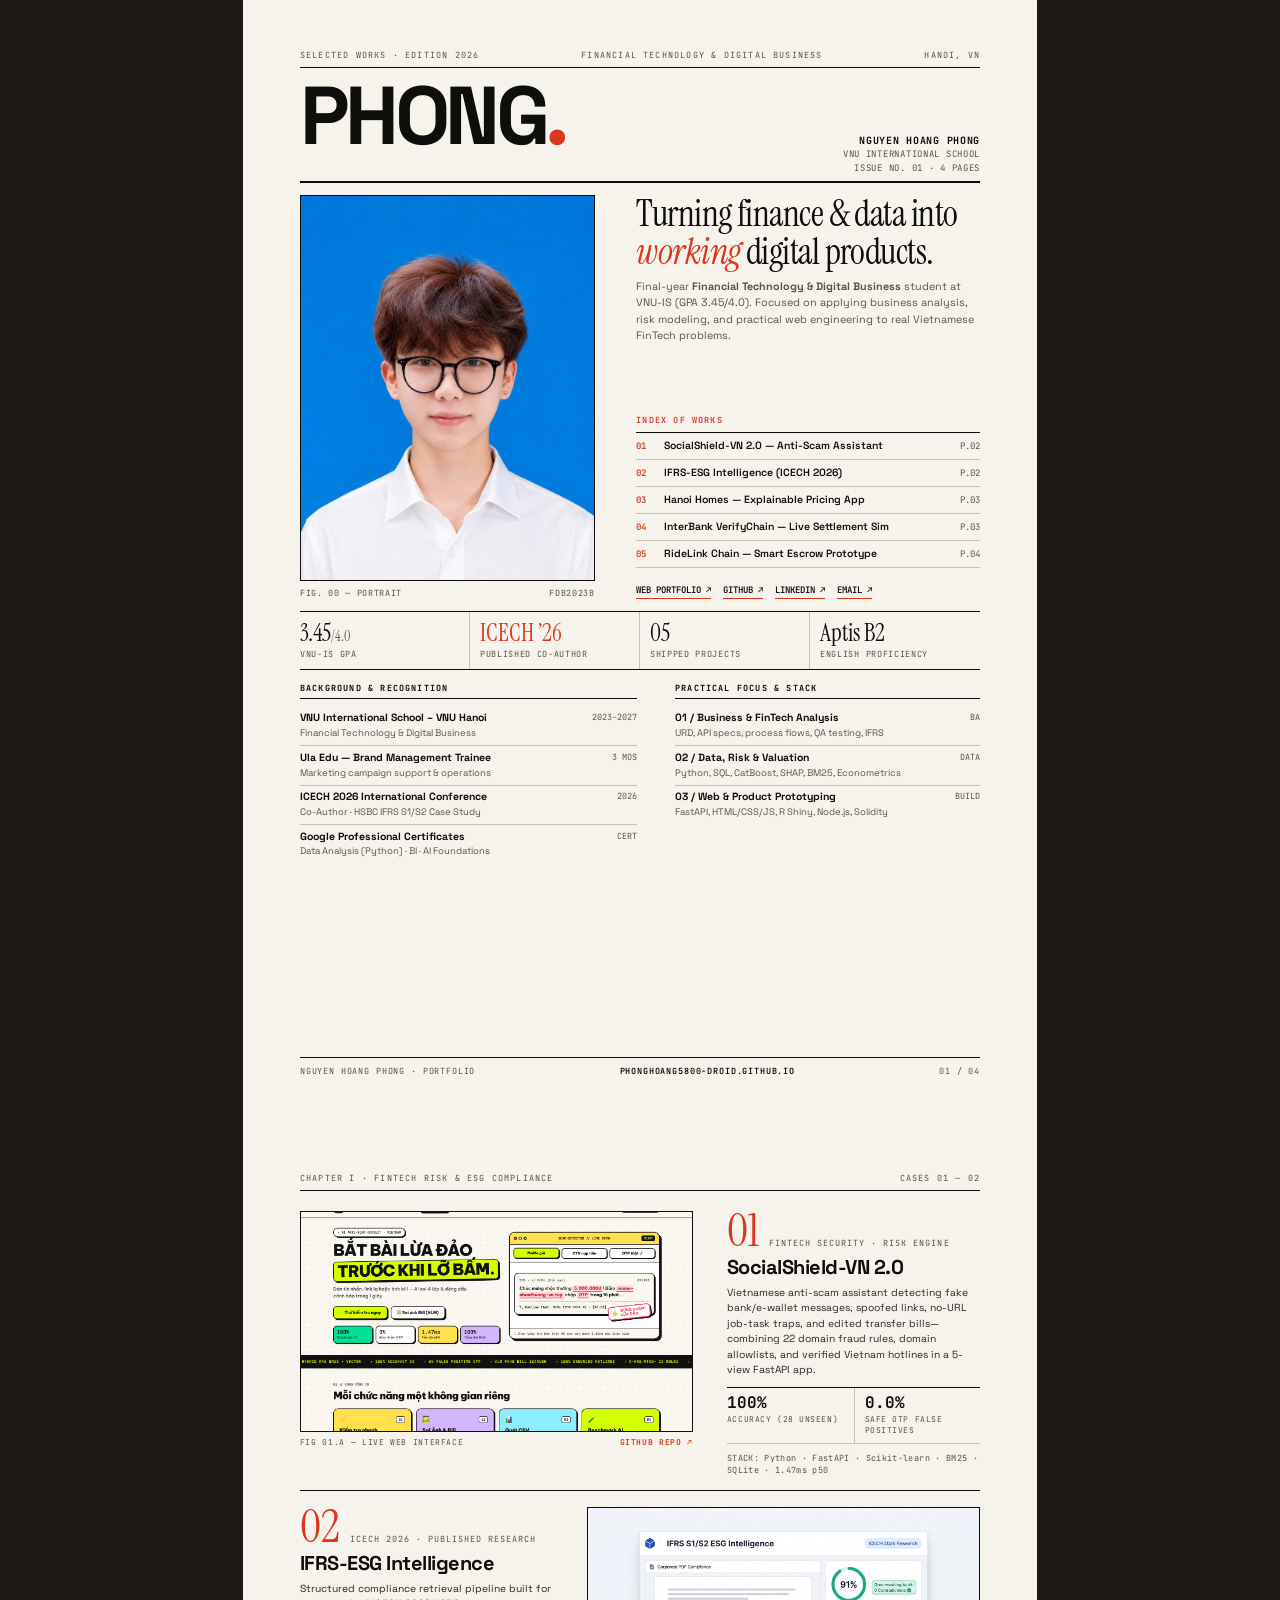
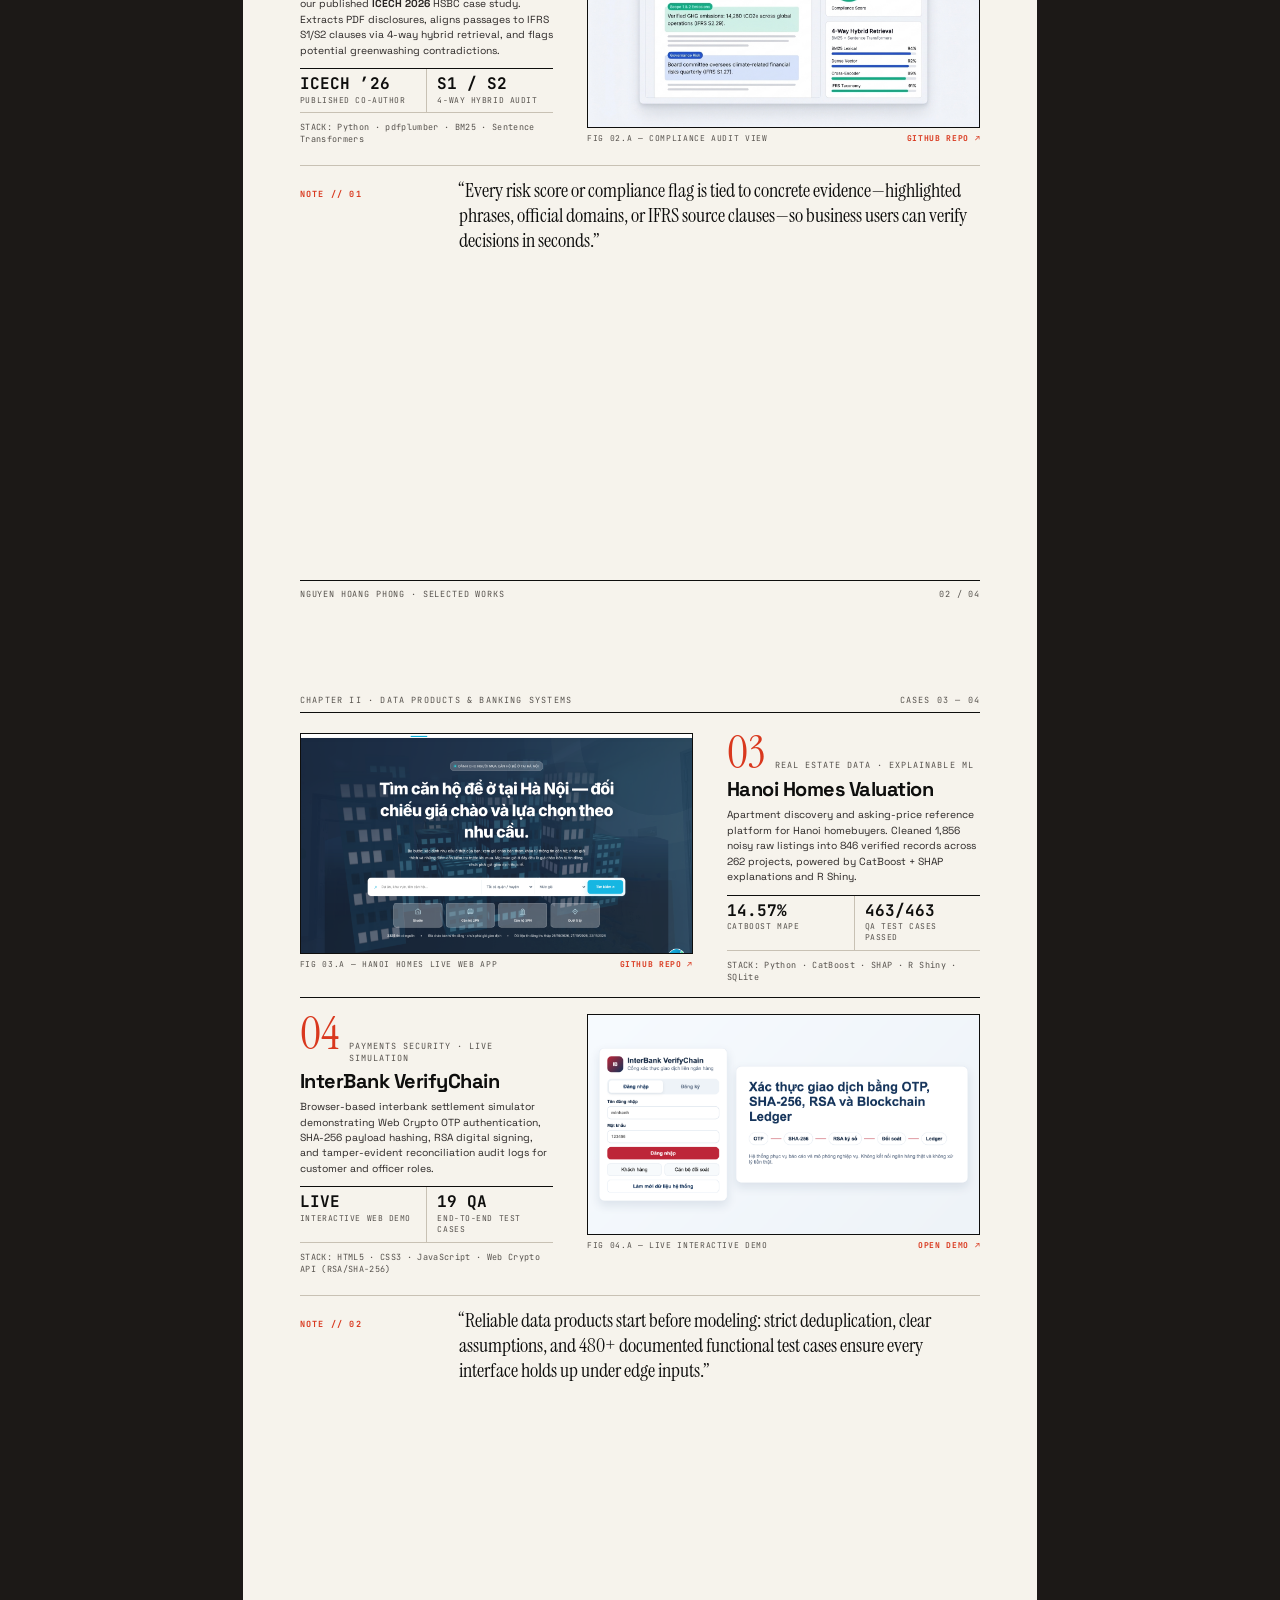
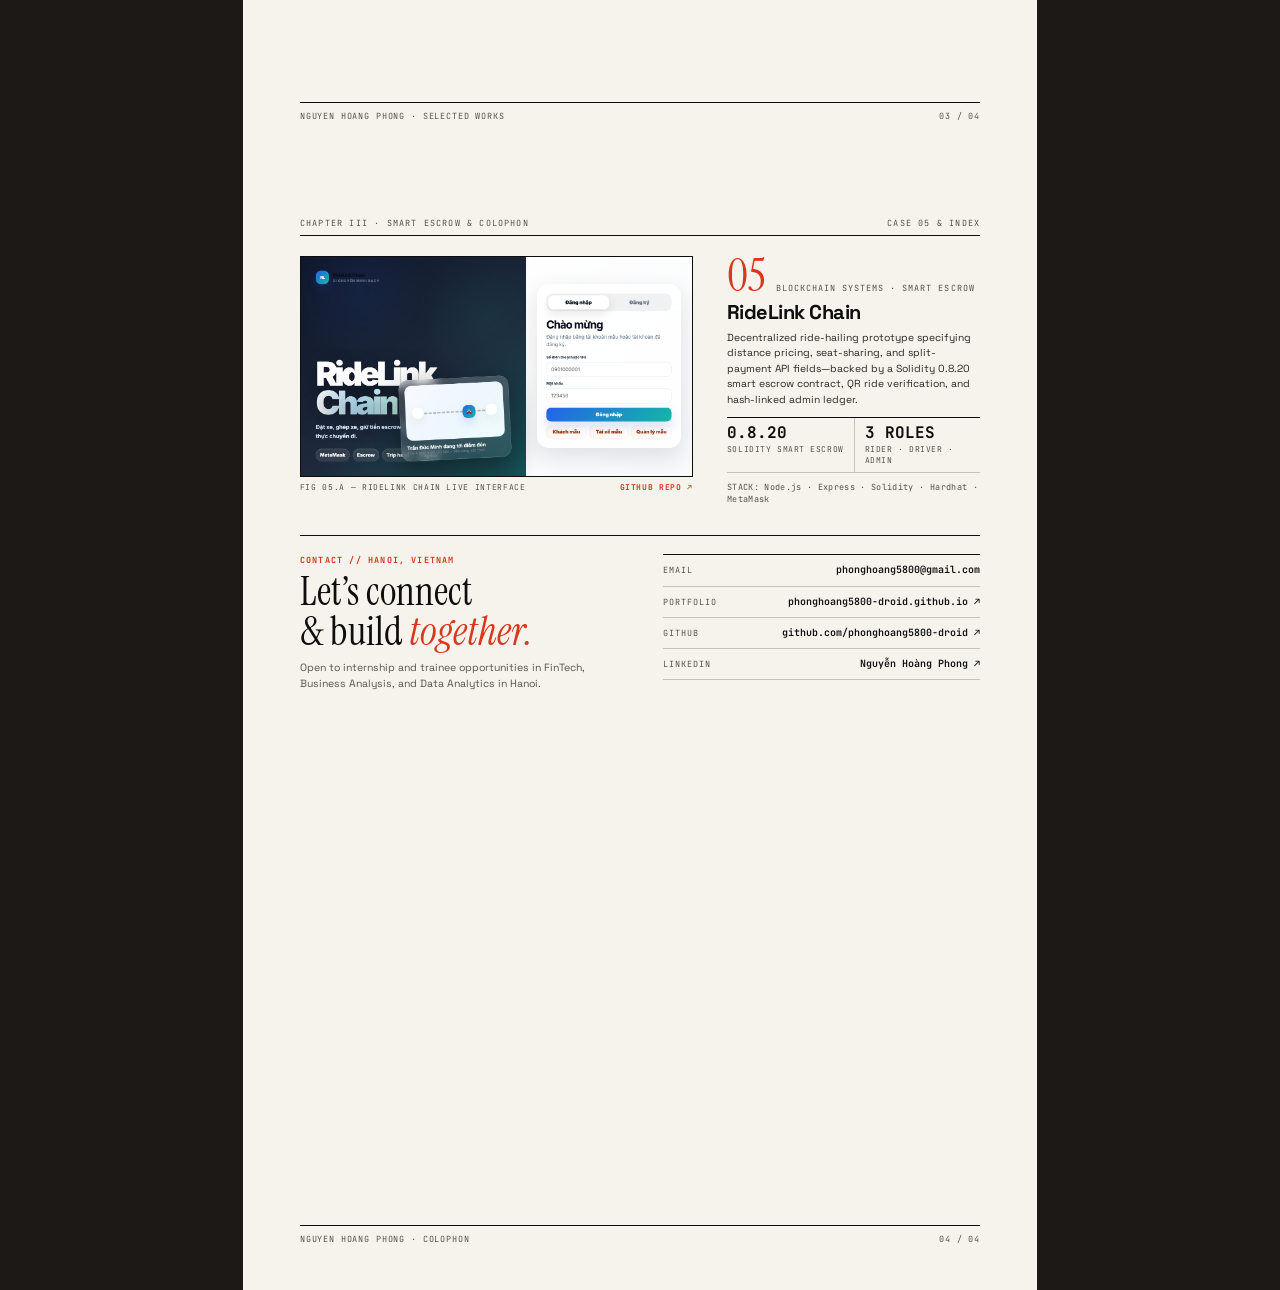
==== commit 687061dd: "style: remove black colophon slab on Portfolio PDF page 4 for clean editorial cream finish" ====
--- a/portfolio-pdf.html
+++ b/portfolio-pdf.html
@@ -426,87 +426,45 @@
     }
 
     /* ===================================================== */
-    /* PAGE 4: OBSIDIAN INK BACK-COVER COLOPHON              */
+    /* PAGE 4: CLEAN ARCHIVAL CREAM CONTACT & COLOPHON       */
     /* ===================================================== */
-    .back-colophon {
-      margin-top: 10px;
-      background: var(--ink);
-      color: var(--paper);
-      padding: 18px 20px 16px;
-      display: flex;
-      flex-direction: column;
-      gap: 14px;
-      flex: 1;
-    }
-
-    .col-head {
+    .contact-editorial {
+      margin-top: 22px;
+      padding-top: 18px;
+      border-top: 1.5px solid var(--rule-dark);
+      display: grid;
+      grid-template-columns: 1fr 1fr;
+      gap: 12mm;
+      align-items: start;
+    }
+
+    .ce-title {
+      margin: 4px 0 8px;
+      font-size: 40px;
+      font-weight: 400;
+      line-height: 1.02;
+      color: var(--ink);
+    }
+
+    .ce-title em { color: var(--vermilion); font-style: italic; }
+    .ce-note { margin: 0; font-size: 10.5px; color: var(--muted); line-height: 1.55; max-width: 78mm; }
+
+    .ce-ledger {
+      border-top: 1px solid var(--rule-dark);
+    }
+
+    .ce-row {
       display: flex;
       justify-content: space-between;
       align-items: baseline;
-      border-bottom: 1px solid rgba(246, 243, 236, 0.22);
-      padding-bottom: 8px;
-    }
-
-    .col-title {
-      margin: 0;
-      font-size: 34px;
-      font-weight: 400;
-      line-height: 1;
-    }
-
-    .col-title em { color: #ff6b4a; font-style: italic; }
-
-    .col-index {
-      width: 100%;
-      border-collapse: collapse;
-      font-size: 9.5px;
-    }
-
-    .col-index th, .col-index td {
-      padding: 6.5px 6px;
-      text-align: left;
-      border-bottom: 1px solid rgba(246, 243, 236, 0.15);
-    }
-
-    .col-index th {
-      font-size: 8px;
-      letter-spacing: 0.12em;
-      text-transform: uppercase;
-      color: #a8a29e;
-    }
-
-    .col-index td strong { color: #ffffff; }
-    .col-index td.acc { color: #ff6b4a; font-weight: 600; }
-
-    .col-contact {
-      margin-top: auto;
-      padding-top: 10px;
-      border-top: 1px solid rgba(246, 243, 236, 0.24);
-      display: flex;
-      justify-content: space-between;
-      align-items: flex-end;
-      gap: 12px;
-    }
-
-    .col-links {
-      display: flex;
-      flex-direction: column;
-      gap: 4px;
-      font-size: 9.5px;
-    }
-
-    .col-links a {
-      color: var(--paper);
-      text-decoration: none;
-    }
-
-    .col-stamp {
-      text-align: right;
-      font-size: 8.5px;
-      letter-spacing: 0.1em;
-      color: #a8a29e;
-      line-height: 1.5;
-    }
+      padding: 8px 0;
+      border-bottom: 1px solid var(--rule);
+      font-size: 10px;
+    }
+
+    .ce-k { font-size: 8.5px; letter-spacing: 0.12em; color: var(--muted); text-transform: uppercase; }
+    .ce-v { color: var(--ink); text-decoration: none; font-weight: 600; }
+    .ce-v:hover { color: var(--vermilion); }
   </style>
 </head>
 <body>
@@ -863,73 +821,32 @@
       </div>
     </article>
 
-    <!-- Full-Bleed Obsidian Ink Editorial Back-Cover Colophon -->
-    <div class="back-colophon">
-      <div class="col-head">
-        <h2 class="col-title serif">Let’s build something <em>real.</em></h2>
-        <span class="mono" style="font-size:8.5px;letter-spacing:0.12em;color:#a8a29e;">SUMMARY LEDGER · 2026</span>
-      </div>
-
-      <table class="col-index">
-        <thead>
-          <tr>
-            <th class="mono">#</th>
-            <th>PROJECT</th>
-            <th>DOMAIN</th>
-            <th>STACK</th>
-            <th>VERIFIED OUTCOME</th>
-          </tr>
-        </thead>
-        <tbody>
-          <tr>
-            <td class="mono acc">01</td>
-            <td><strong>SocialShield-VN 2.0</strong></td>
-            <td>FinTech Risk</td>
-            <td class="mono">FastAPI · ML · BM25</td>
-            <td><strong>100% Acc</strong>, 0% OTP FPR, 1.47ms p50</td>
-          </tr>
-          <tr>
-            <td class="mono acc">02</td>
-            <td><strong>IFRS-ESG Intelligence</strong></td>
-            <td>ESG Research</td>
-            <td class="mono">Python · NLP · BM25</td>
-            <td><strong>ICECH 2026</strong> Published Co-Author</td>
-          </tr>
-          <tr>
-            <td class="mono acc">03</td>
-            <td><strong>Hanoi Homes</strong></td>
-            <td>Real Estate Data</td>
-            <td class="mono">CatBoost · SHAP · R</td>
-            <td><strong>14.57% MAPE</strong>, 463/463 QA passed</td>
-          </tr>
-          <tr>
-            <td class="mono acc">04</td>
-            <td><strong>InterBank VerifyChain</strong></td>
-            <td>Payments Sim</td>
-            <td class="mono">Web Crypto · JS</td>
-            <td><strong>Live Demo</strong>, OTP/SHA-256/RSA, 19 QA</td>
-          </tr>
-          <tr>
-            <td class="mono acc">05</td>
-            <td><strong>RideLink Chain</strong></td>
-            <td>Smart Escrow</td>
-            <td class="mono">Solidity · Node.js</td>
-            <td>Escrow contract, QR check &amp; audit ledger</td>
-          </tr>
-        </tbody>
-      </table>
-
-      <div class="col-contact">
-        <div class="col-links mono">
-          <a href="mailto:phonghoang5800@gmail.com">→ phonghoang5800@gmail.com</a>
-          <a href="https://phonghoang5800-droid.github.io">→ https://phonghoang5800-droid.github.io</a>
-          <a href="https://github.com/phonghoang5800-droid">→ https://github.com/phonghoang5800-droid</a>
-          <a href="https://www.linkedin.com/in/ho%C3%A0ng-nguy%E1%BB%85n-phong-247722411">→ LinkedIn / Nguyễn Hoàng Phong</a>
-        </div>
-        <div class="col-stamp mono">
-          AVAILABLE FOR INTERNSHIP / TRAINEE ROLES<br />
-          FINTECH · BUSINESS ANALYSIS · DATA<br />
-          HANOI, VIETNAM · 2026
+    <!-- Clean Archival Cream Contact & Colophon (Zero Black Slab) -->
+    <div class="contact-editorial">
+      <div>
+        <div class="en-tag mono">CONTACT // HANOI, VIETNAM</div>
+        <h2 class="ce-title serif">Let’s connect<br />&amp; build <em>together.</em></h2>
+        <p class="ce-note">
+          Open to internship and trainee opportunities in FinTech, Business Analysis, and Data Analytics in Hanoi.
+        </p>
+      </div>
+
+      <div class="ce-ledger">
+        <div class="ce-row">
+          <span class="ce-k mono">EMAIL</span>
+          <a class="ce-v mono" href="mailto:phonghoang5800@gmail.com">phonghoang5800@gmail.com</a>
+        </div>
+        <div class="ce-row">
+          <span class="ce-k mono">PORTFOLIO</span>
+          <a class="ce-v mono" href="https://phonghoang5800-droid.github.io">phonghoang5800-droid.github.io ↗</a>
+        </div>
+        <div class="ce-row">
+          <span class="ce-k mono">GITHUB</span>
+          <a class="ce-v mono" href="https://github.com/phonghoang5800-droid">github.com/phonghoang5800-droid ↗</a>
+        </div>
+        <div class="ce-row">
+          <span class="ce-k mono">LINKEDIN</span>
+          <a class="ce-v mono" href="https://www.linkedin.com/in/ho%C3%A0ng-nguy%E1%BB%85n-phong-247722411">Nguyễn Hoàng Phong ↗</a>
         </div>
       </div>
     </div>
